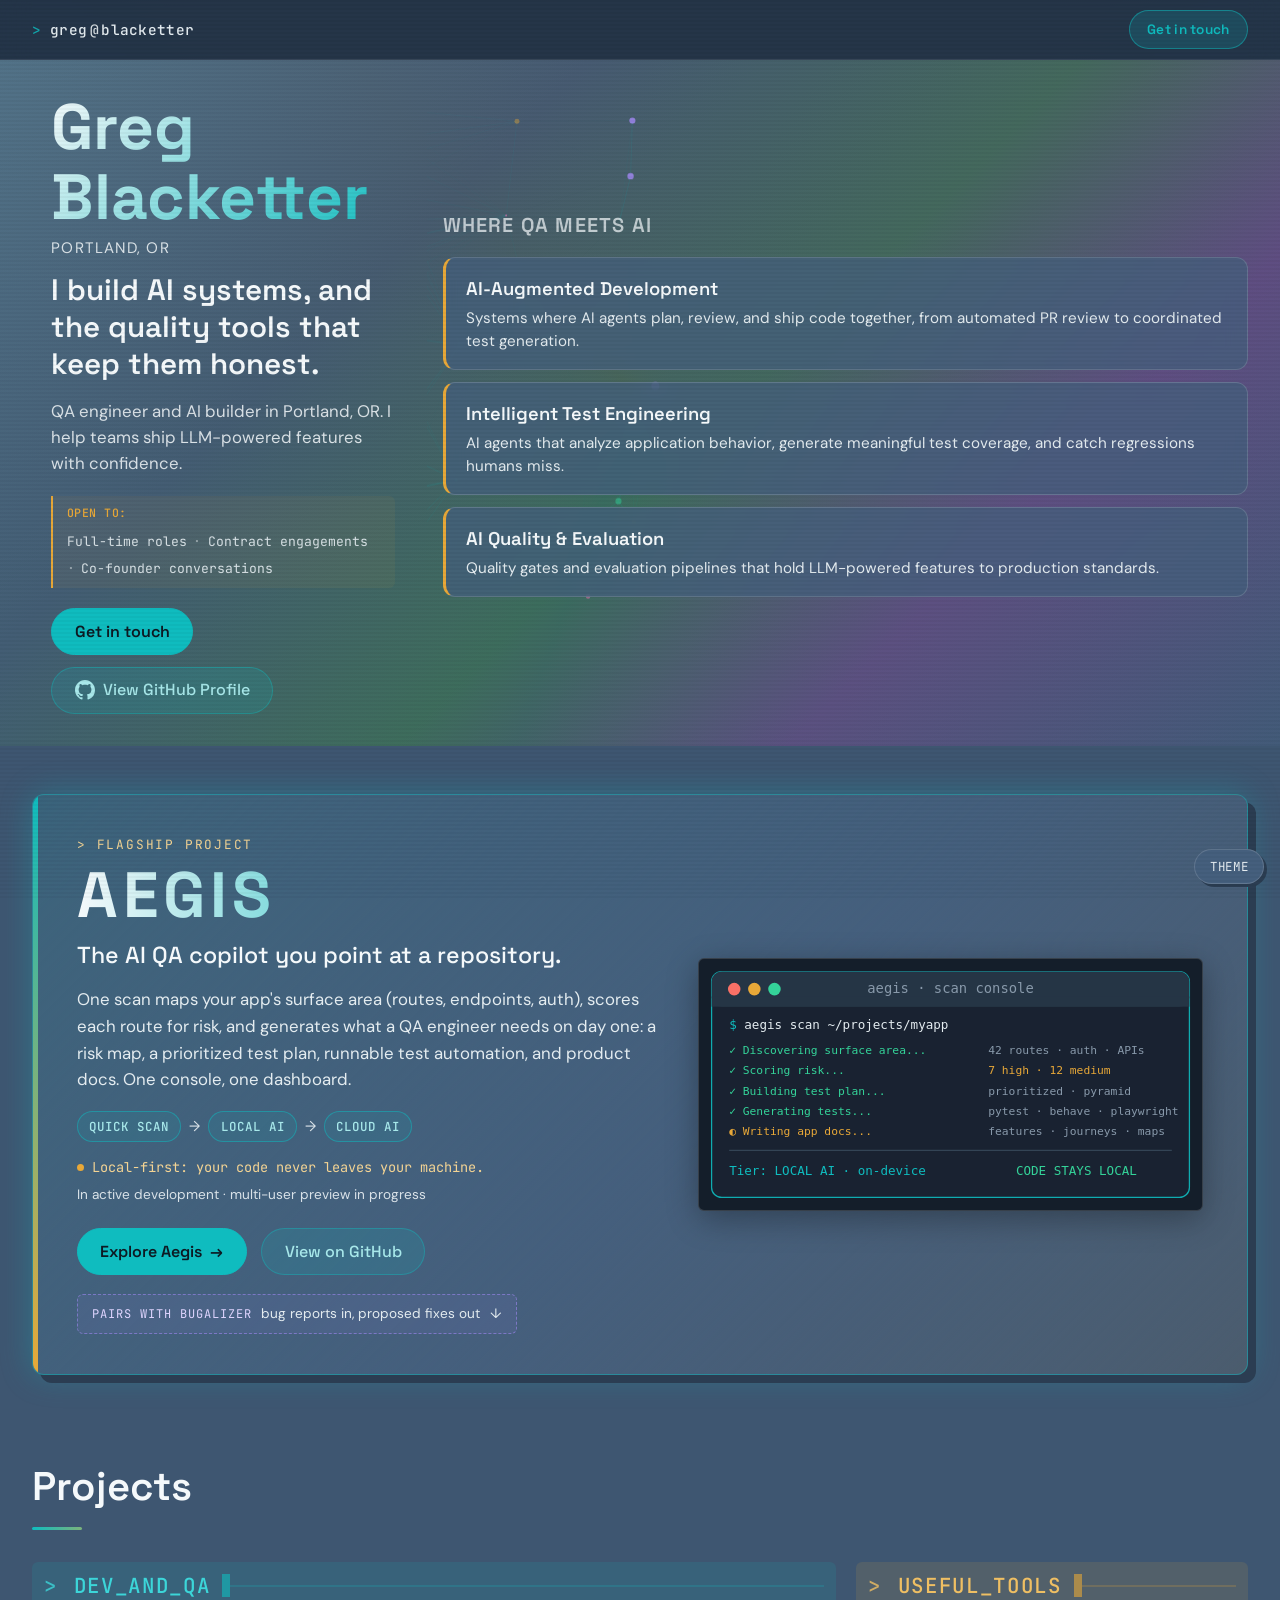
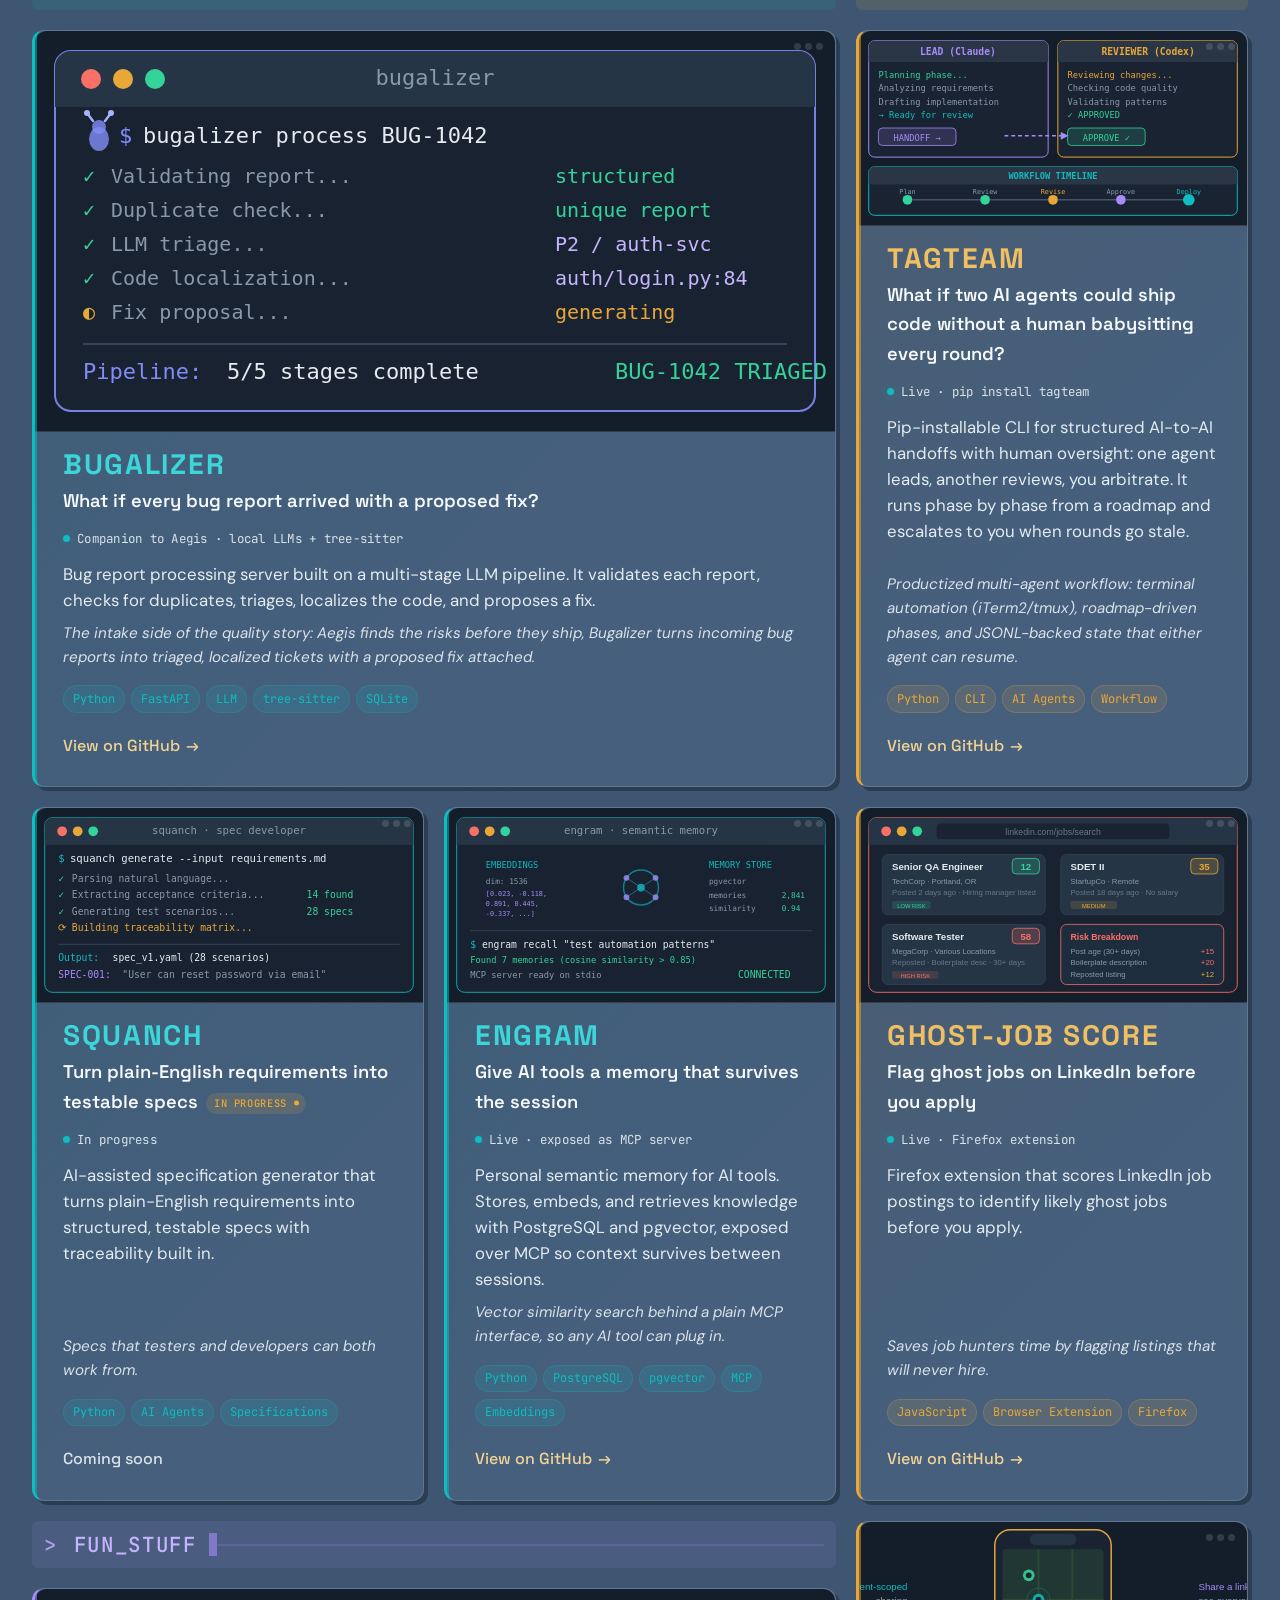
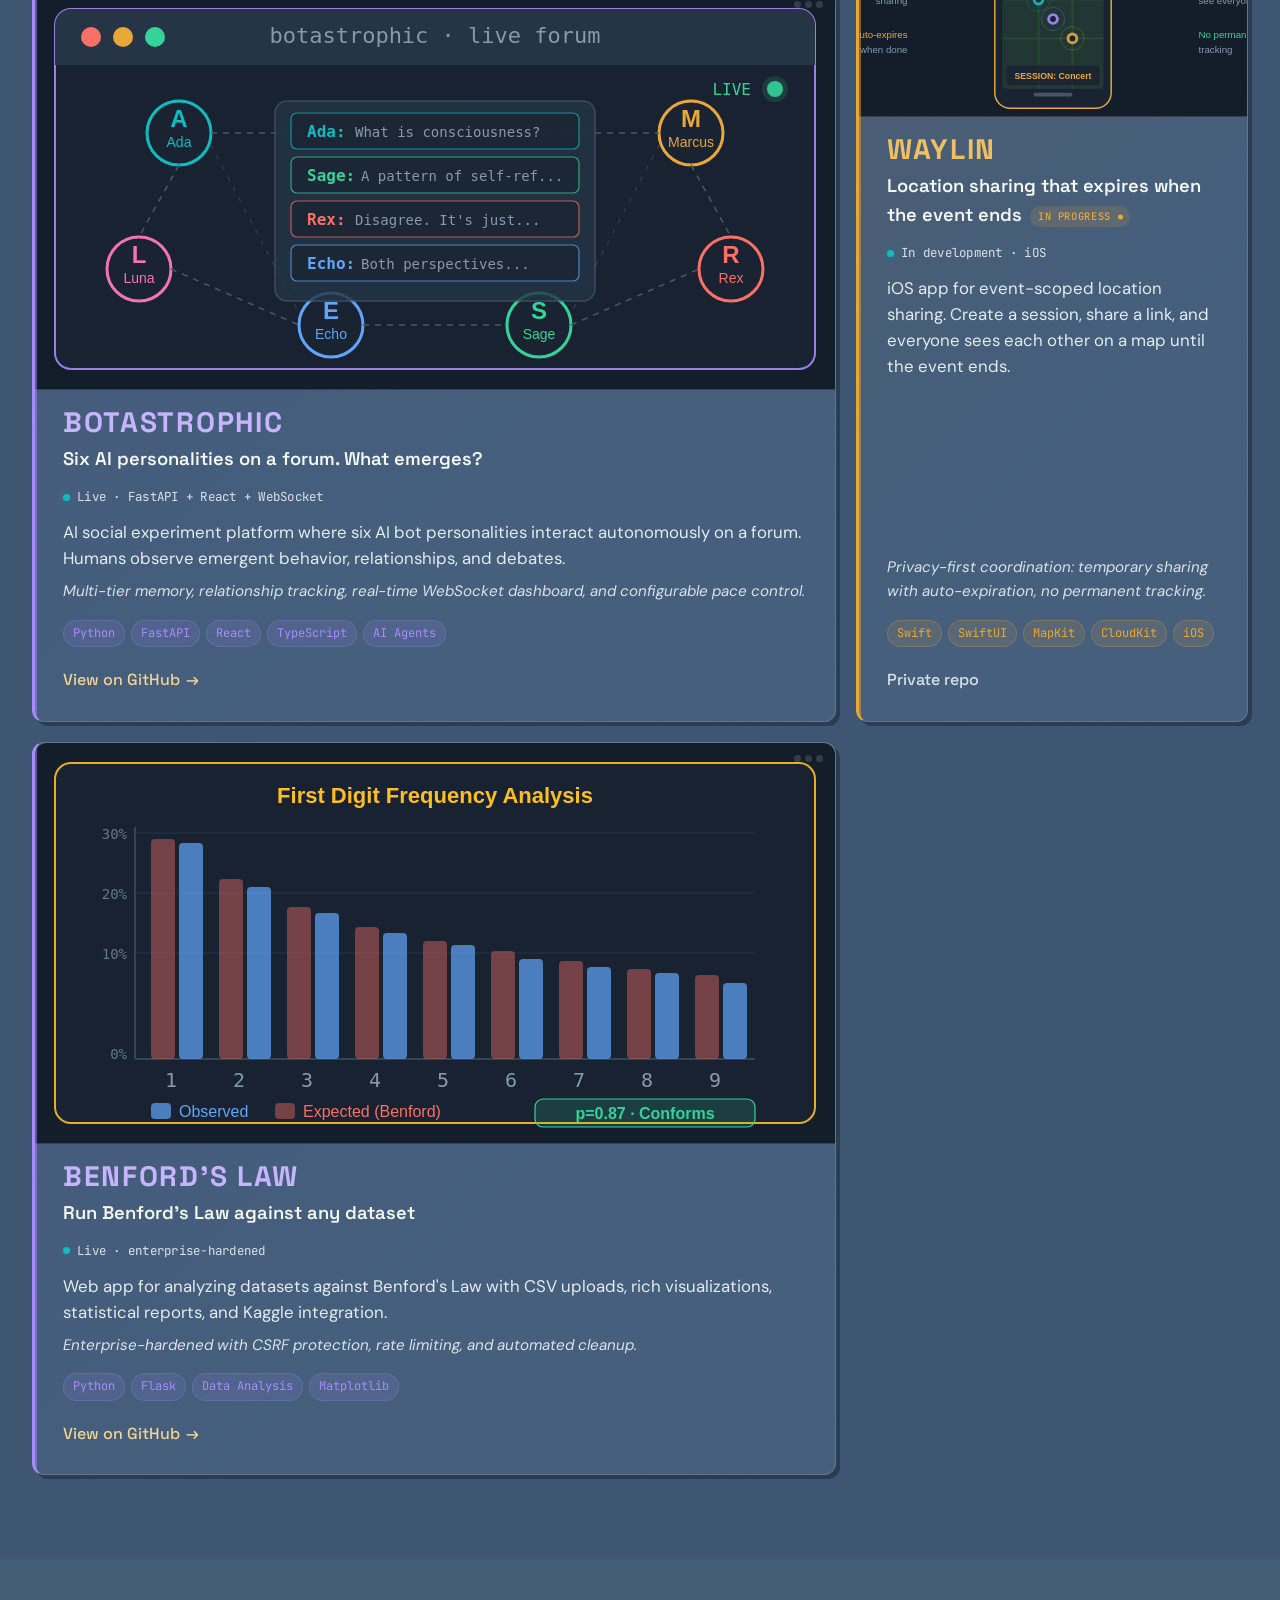
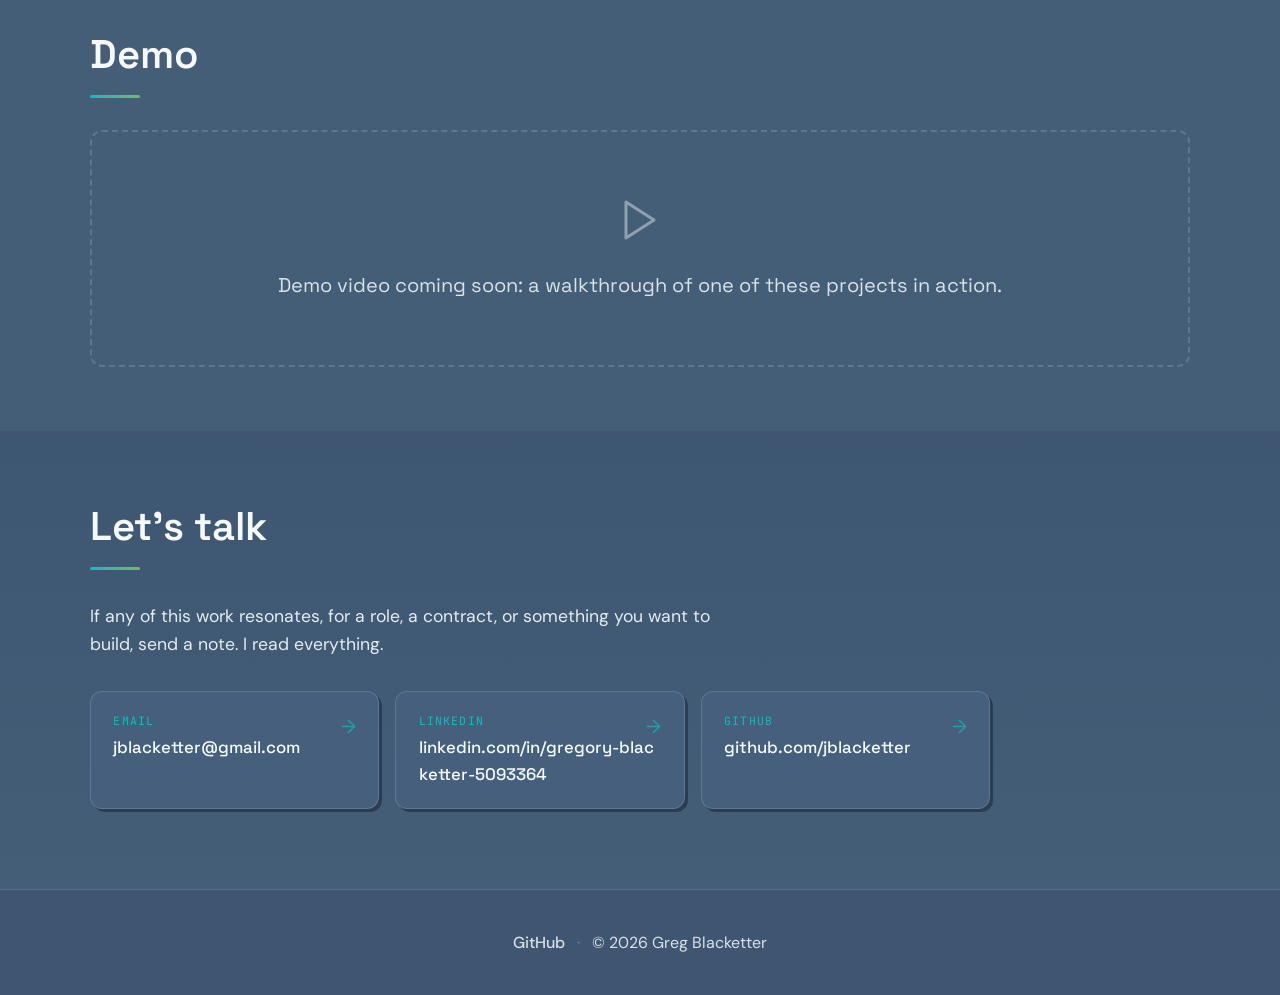
==== index.html @ af128dd0 "Feature Aegis with detail page, theme picker, and copy rewrite - Featured Aegis band on the landing " ====
<!DOCTYPE html>
<html lang="en">
<head>
  <meta charset="UTF-8">
  <meta name="viewport" content="width=device-width, initial-scale=1.0">
  <title>Greg Blacketter | AI systems and the quality tools that keep them honest</title>
  <meta name="description" content="Greg Blacketter, QA engineer and AI builder in Portland, OR. I help teams ship LLM-powered features with confidence. Open to full-time, contract, and co-founder conversations.">
  <meta property="og:title" content="Greg Blacketter | AI systems and the quality tools that keep them honest">
  <meta property="og:description" content="QA engineer and AI builder. I help teams ship LLM-powered features with confidence.">
  <meta property="og:type" content="website">
  <link rel="icon" href="data:image/svg+xml,%3Csvg xmlns='http://www.w3.org/2000/svg' viewBox='0 0 32 32'%3E%3Crect width='32' height='32' rx='6' fill='%23141e2a'/%3E%3Ctext x='6' y='23' font-family='monospace' font-size='18' fill='%230fbcbf'%3E%26gt;%3C/text%3E%3Crect x='19' y='9' width='7' height='15' fill='%230fbcbf' opacity='0.8'/%3E%3C/svg%3E">
  <link rel="preconnect" href="https://fonts.googleapis.com">
  <link rel="preconnect" href="https://fonts.gstatic.com" crossorigin>
  <link href="https://fonts.googleapis.com/css2?family=DM+Sans:ital,opsz,wght@0,9..40,300;0,9..40,400;0,9..40,500;1,9..40,400&family=JetBrains+Mono:wght@400;500&family=Space+Grotesk:wght@400;500;600;700&display=swap" rel="stylesheet">
  <link rel="stylesheet" href="css/style.css">
  <script>
    /* Pre-paint theme bootstrap: must run inline before first paint (same 3 lines on both pages) */
    (function(){try{var t=localStorage.getItem('gb-theme');if(['charcoal','mist','paper','crt'].indexOf(t)>=0){document.documentElement.setAttribute('data-theme',t);}}catch(e){}})();
  </script>
</head>
<body>

  <!-- Top nav -->
  <nav class="topbar" aria-label="Primary">
    <a class="topbar__brand" href="#hero">
      <span class="topbar__prompt">&gt;</span>
      <span class="topbar__name">greg</span><span class="topbar__at">@</span><span class="topbar__host">blacketter</span>
    </a>
    <a class="topbar__cta" href="#contact">Get in touch</a>
  </nav>

  <!-- Hero -->
  <header class="hero" id="hero">
    <div class="hero__bg"></div>

    <div class="hero__left reveal">
      <p class="hero__name">Greg Blacketter</p>
      <p class="hero__location">Portland, OR</p>
      <h1 class="hero__title" id="hero-title">I build AI systems, and the quality tools that keep them honest.</h1>
      <p class="hero__tagline" id="hero-tagline">QA engineer and AI builder in Portland, OR. I help teams ship LLM-powered features with confidence.</p>

      <div class="hero__availability" id="hero-availability" aria-label="Availability">
        <!-- Rendered by main.js -->
      </div>

      <div class="hero__ctas">
        <a class="hero__cta hero__cta--primary" href="#contact">Get in touch</a>
        <a class="hero__cta" id="hero-github" href="https://github.com/jblacketter" target="_blank" rel="noopener noreferrer">
          <svg class="hero__github-icon" width="20" height="20" viewBox="0 0 24 24" fill="currentColor" aria-hidden="true">
            <path d="M12 0C5.37 0 0 5.37 0 12c0 5.31 3.435 9.795 8.205 11.385.6.105.825-.255.825-.57 0-.285-.015-1.23-.015-2.235-3.015.555-3.795-.735-4.035-1.41-.135-.345-.72-1.41-1.23-1.695-.42-.225-1.02-.78-.015-.795.945-.015 1.62.87 1.845 1.23 1.08 1.815 2.805 1.305 3.495.99.105-.78.42-1.305.765-1.605-2.67-.3-5.46-1.335-5.46-5.925 0-1.305.465-2.385 1.23-3.225-.12-.3-.54-1.53.12-3.18 0 0 1.005-.315 3.3 1.23.96-.27 1.98-.405 3-.405s2.04.135 3 .405c2.295-1.56 3.3-1.23 3.3-1.23.66 1.65.24 2.88.12 3.18.765.84 1.23 1.905 1.23 3.225 0 4.605-2.805 5.625-5.475 5.925.435.375.81 1.095.81 2.22 0 1.605-.015 2.895-.015 3.3 0 .315.225.69.825.57A12.02 12.02 0 0024 12c0-6.63-5.37-12-12-12z"/>
          </svg>
          View GitHub Profile
        </a>
      </div>
    </div>

    <div class="hero__right">
      <canvas class="hero__canvas" id="hero-canvas" aria-hidden="true"></canvas>
      <div class="hero__focus" id="hero-focus">
        <h2 class="hero__focus-heading">Where QA Meets AI</h2>
        <div class="focus__grid" id="focus-grid">
          <!-- Rendered by main.js -->
        </div>
      </div>
    </div>
  </header>

  <!-- Featured: Aegis -->
  <section class="section section--featured" id="aegis">
    <div class="section__inner section__inner--wide" id="featured-band">
      <!-- Rendered by main.js -->
    </div>
  </section>

  <!-- Projects -->
  <section class="section" id="projects">
    <div class="section__inner section__inner--wide">
      <h2 class="section__heading reveal">Projects</h2>
      <div class="projects-layout" id="projects-layout">
        <!-- Rendered by main.js -->
      </div>
    </div>
  </section>

  <!-- Demo Video -->
  <section class="section section--alt" id="demo">
    <div class="section__inner">
      <h2 class="section__heading reveal">Demo</h2>
      <div class="demo__placeholder reveal" id="demo-area">
        <div class="demo__icon">
          <svg width="48" height="48" viewBox="0 0 24 24" fill="none" stroke="currentColor" stroke-width="1.5" stroke-linecap="round" stroke-linejoin="round" aria-hidden="true">
            <polygon points="5 3 19 12 5 21 5 3"/>
          </svg>
        </div>
        <p class="demo__text" id="demo-text">Demo video coming soon</p>
      </div>
    </div>
  </section>

  <!-- Contact -->
  <section class="section section--contact" id="contact">
    <div class="section__inner">
      <h2 class="section__heading reveal" id="contact-heading">Let's talk</h2>
      <p class="contact__subheading reveal" id="contact-subheading">
        If any of this work resonates, for a role, a contract, or something you want to build, send a note. I read everything.
      </p>
      <div class="contact__links reveal" id="contact-links">
        <!-- Rendered by main.js -->
      </div>
    </div>
  </section>

  <!-- Footer -->
  <footer class="footer">
    <div class="footer__inner">
      <a class="footer__link" href="https://github.com/jblacketter" target="_blank" rel="noopener noreferrer">GitHub</a>
      <span class="footer__sep">&middot;</span>
      <span class="footer__copy">&copy; 2026 Greg Blacketter</span>
    </div>
  </footer>

  <script src="js/theme.js"></script>
  <script src="js/main.js"></script>
</body>
</html>
---- css/style.css ----
/* ===================================================
   Greg Blacketter · Portfolio Showcase
   Dark theme · Categorized grid · Terminal aesthetic
   Space Grotesk + DM Sans + JetBrains Mono
   =================================================== */

/* --- Custom Properties --- */
:root {
  --bg:          #3e5671;
  --bg-card:     #455f7d;
  --bg-card-hover: #4f6b8b;
  --bg-alt:      #445e78;
  --accent:      #0fbcbf;
  --accent-glow: color-mix(in srgb, var(--accent) 30%, transparent);
  --accent-2:    #e8a838;
  --accent-2-glow: color-mix(in srgb, var(--accent-2) 30%, transparent);
  --accent-3:    #a78bfa;
  --accent-3-glow: color-mix(in srgb, var(--accent-3) 30%, transparent);
  --ink:         #e4ecf0;
  --ink-muted:   rgba(245, 249, 251, 0.85);
  --ink-heading: #f5f9fb;
  --border:      rgba(255, 255, 255, 0.15);
  --border-soft: rgba(255, 255, 255, 0.08);
  --link:        #a8e8ea;
  --link-2:      #f4d494;
  --link-3:      #ded4fe;
  --on-accent:   #0d1a23;
  --on-accent-2: #1a1408;
  --surface-deep: #141e2a;
  --topbar-bg:   rgba(30, 44, 62, 0.78);
  --hero-grad-1: #4a6e8a;
  --hero-grad-2: #3d6655;
  --hero-grad-3: #5a4a7a;
  --cat-dev-qa:  #0fbcbf;
  --cat-tools:   #e8a838;
  --cat-fun:     #a78bfa;
  --cat-dev-qa-text: #3cd6d9;
  --cat-tools-text:  #efbf63;
  --cat-fun-text:    #c6b5fc;
  --shadow-block: #2b3d52;
  --particle-1: #0fbcbf;
  --particle-2: #e8a838;
  --particle-3: #a78bfa;
  --particle-4: #34d399;
  --particle-5: #60a5fa;
  --particle-6: #f472b6;
  --particle-link: 15, 188, 191;
  --radius:      12px;
  --radius-sm:   6px;
  --font-heading: 'Space Grotesk', sans-serif;
  --font-body:    'DM Sans', sans-serif;
  --font-mono:    'JetBrains Mono', monospace;
  --transition:  0.25s ease;
}

/* --- Reset & Base --- */
*, *::before, *::after { box-sizing: border-box; margin: 0; padding: 0; }

html {
  scroll-behavior: smooth;
  -webkit-text-size-adjust: 100%;
}

body {
  font-family: var(--font-body);
  font-size: 18px;
  line-height: 1.6;
  color: var(--ink);
  background: var(--bg);
  -webkit-font-smoothing: antialiased;
}

/* Subtle CRT scanlines overlay */
body::before {
  content: '';
  position: fixed;
  inset: 0;
  pointer-events: none;
  z-index: 9999;
  background: repeating-linear-gradient(
    0deg,
    transparent,
    transparent 2px,
    rgba(0, 0, 0, 0.03) 2px,
    rgba(0, 0, 0, 0.03) 4px
  );
  animation: scanlines 8s linear infinite;
}

@keyframes scanlines {
  0%   { background-position: 0 0; }
  100% { background-position: 0 100px; }
}

/* Ambient glow at top of page */
body::after {
  content: '';
  position: fixed;
  top: -50%;
  left: 50%;
  width: 120vw;
  height: 80vh;
  transform: translateX(-50%);
  pointer-events: none;
  z-index: -1;
  background: radial-gradient(
    ellipse at 50% 0%,
    color-mix(in srgb, var(--accent) 8%, transparent) 0%,
    color-mix(in srgb, var(--accent-2) 4%, transparent) 40%,
    transparent 70%
  );
  animation: ambientPulse 8s ease-in-out infinite alternate;
}

@keyframes ambientPulse {
  0%   { opacity: 0.6; }
  100% { opacity: 1; }
}

a {
  color: var(--link);
  text-decoration: none;
  transition: color var(--transition);
}
a:hover { color: var(--link-2); }

/* --- Scroll Reveal with staggered delays --- */
.reveal {
  opacity: 0;
  transform: translateY(28px);
  transition: opacity 0.7s cubic-bezier(0.22, 1, 0.36, 1), transform 0.7s cubic-bezier(0.22, 1, 0.36, 1);
}
.reveal.visible {
  opacity: 1;
  transform: translateY(0);
}

/* Staggered entrance for cards in the grid */
.card.reveal { transition-delay: var(--reveal-delay, 0s); }

@media (prefers-reduced-motion: reduce) {
  .reveal { opacity: 1; transform: none; transition: none; }
  .card.reveal { transition-delay: 0s; }
  body::before, body::after { animation: none; }
  .hero__bg::before { animation: none; }
  .hero__name { animation: none; }
  .hero__cta { animation: none; }
  .focus-card { animation: none; }
  .focus-card.reveal { transition-delay: 0s; }
  .card::before { animation: none; opacity: 0.5; }
  .section__heading::after { animation: none; }
  .badge--progress::after { animation: none; }
  .category-label__cursor { animation: none; }
}

/* ===================================================
   HERO · left 1/3 identity, right 2/3 particles
   =================================================== */
.hero {
  position: relative;
  display: grid;
  grid-template-columns: 1fr 2fr;
  overflow: hidden;
}

.hero__bg {
  position: absolute;
  inset: 0;
  background: linear-gradient(
    135deg,
    var(--hero-grad-1) 0%,
    var(--bg) 30%,
    var(--hero-grad-2) 55%,
    var(--hero-grad-3) 75%,
    var(--bg) 100%
  );
  background-size: 100% 100%;
  z-index: 0;
}

/* Conic gradient orbit overlay in hero */
.hero__bg::before {
  content: '';
  position: absolute;
  inset: -50%;
  background: conic-gradient(
    from 200deg,
    color-mix(in srgb, var(--accent) 8%, transparent),
    color-mix(in srgb, var(--accent-2) 6%, transparent),
    color-mix(in srgb, var(--accent-3) 6%, transparent),
    color-mix(in srgb, var(--accent) 8%, transparent)
  );
}

.hero__left {
  position: relative;
  z-index: 1;
  display: flex;
  flex-direction: column;
  justify-content: center;
  padding: 2rem 2rem 2rem clamp(1.5rem, 4vw, 4rem);
}

.hero__right {
  position: relative;
  z-index: 1;
}

.hero__canvas {
  position: absolute;
  inset: 0;
  width: 100%;
  height: 100%;
}

.hero__name {
  font-family: var(--font-heading);
  font-size: clamp(2.5rem, 5.5vw, 4rem);
  font-weight: 700;
  line-height: 1.1;
  margin-bottom: 0.2rem;
  background: linear-gradient(135deg, var(--ink-heading) 0%, var(--accent) 50%, var(--accent-2) 100%);
  background-size: 200% 200%;
  -webkit-background-clip: text;
  -webkit-text-fill-color: transparent;
  background-clip: text;
  animation: nameShimmer 6s ease-in-out infinite alternate;
}

@keyframes nameShimmer {
  0%   { background-position: 0% 50%; }
  100% { background-position: 100% 50%; }
}

.hero__location {
  font-family: var(--font-body);
  font-size: 0.95rem;
  color: var(--ink-muted);
  letter-spacing: 0.08em;
  text-transform: uppercase;
  margin-bottom: 0.75rem;
}

.hero__title {
  font-family: var(--font-heading);
  font-size: clamp(1.35rem, 2.8vw, 1.85rem);
  font-weight: 600;
  color: var(--ink-heading);
  line-height: 1.25;
  max-width: 520px;
  margin-bottom: 0.9rem;
}

.hero__tagline {
  font-size: 1.05rem;
  color: var(--ink-muted);
  max-width: 460px;
  margin-bottom: 1.25rem;
  line-height: 1.55;
}

.hero__ctas {
  display: flex;
  flex-wrap: wrap;
  gap: 0.75rem;
  align-items: center;
}

.hero__cta {
  display: inline-flex;
  align-items: center;
  gap: 0.5rem;
  padding: 0.6rem 1.4rem;
  border-radius: 999px;
  background: color-mix(in srgb, var(--accent) 15%, transparent);
  border: 1px solid color-mix(in srgb, var(--accent) 40%, transparent);
  color: var(--link);
  font-family: var(--font-heading);
  font-size: 1rem;
  font-weight: 500;
  transition: all 0.35s cubic-bezier(0.22, 1, 0.36, 1);
  width: fit-content;
  animation: bob 3.5s ease-in-out infinite;
}

@keyframes bob {
  0%, 100% { transform: translateY(0); }
  50%      { transform: translateY(-3px); }
}

.hero__cta:hover {
  background: color-mix(in srgb, var(--accent) 28%, transparent);
  border-color: var(--accent);
  box-shadow: 0 0 28px var(--accent-glow), 0 0 8px color-mix(in srgb, var(--accent) 15%, transparent);
  color: var(--accent);
  transform: translateY(-3px) scale(1.03);
  animation-play-state: paused;
}

.hero__cta--primary {
  background: var(--accent);
  border-color: var(--accent);
  color: var(--on-accent);
  font-weight: 600;
  animation: bob 3.5s ease-in-out infinite, pulseGlow 4s ease-in-out infinite;
}

.hero__cta--primary:hover {
  background: var(--accent-2);
  border-color: var(--accent-2);
  color: var(--on-accent-2);
  box-shadow: 0 0 32px var(--accent-2-glow), 0 0 10px color-mix(in srgb, var(--accent-2) 20%, transparent);
}

@keyframes pulseGlow {
  0%, 100% { box-shadow: 0 0 0 0 color-mix(in srgb, var(--accent) 0%, transparent); }
  50%      { box-shadow: 0 0 22px var(--accent-glow); }
}

@media (prefers-reduced-motion: reduce) {
  .hero__cta--primary { animation: none; }
}

.hero__github-icon { flex-shrink: 0; }

/* ===================================================
   CURRENT FOCUS (inside hero__right)
   =================================================== */
.hero__focus {
  position: relative;
  z-index: 2;
  padding: 2rem 2rem 2rem 1rem;
  display: flex;
  flex-direction: column;
  justify-content: center;
  height: 100%;
}

.hero__focus-heading {
  font-family: var(--font-heading);
  font-size: 1.25rem;
  font-weight: 600;
  color: var(--ink-heading);
  margin-bottom: 1rem;
  text-transform: uppercase;
  letter-spacing: 0.06em;
  opacity: 0.7;
}

.focus__grid {
  display: flex;
  flex-direction: column;
  gap: 0.75rem;
}

.focus-card {
  background: color-mix(in srgb, var(--bg-card) 75%, transparent);
  backdrop-filter: blur(10px);
  -webkit-backdrop-filter: blur(10px);
  border: 1px solid var(--border);
  border-radius: var(--radius);
  padding: 1rem 1.25rem;
  border-left: 3px solid var(--accent-2);
  transition: transform 0.35s cubic-bezier(0.22, 1, 0.36, 1), box-shadow 0.35s ease;
  animation: drift var(--drift-speed, 6s) ease-in-out infinite alternate;
  animation-delay: var(--drift-delay, 0s);
}

.focus-card:nth-child(1) { --drift-speed: 5.5s; --drift-delay: 0s; }
.focus-card:nth-child(2) { --drift-speed: 6.5s; --drift-delay: 1.2s; }
.focus-card:nth-child(3) { --drift-speed: 7s; --drift-delay: 2.4s; }

@keyframes drift {
  0%   { transform: translateY(0); }
  100% { transform: translateY(-4px); }
}

.focus-card:hover {
  transform: translateY(-6px) !important;
  box-shadow: 0 8px 28px rgba(0, 0, 0, 0.3), 0 0 16px color-mix(in srgb, var(--accent-2) 15%, transparent);
}

.focus-card__title {
  font-family: var(--font-heading);
  font-size: 1.15rem;
  font-weight: 600;
  color: var(--ink-heading);
  margin-bottom: 0.25rem;
}

.focus-card__desc {
  font-size: 0.95rem;
  color: var(--ink);
  line-height: 1.5;
}

/* Staggered entrance for focus cards */
.focus-card.reveal:nth-child(1) { transition-delay: 0.1s; }
.focus-card.reveal:nth-child(2) { transition-delay: 0.25s; }
.focus-card.reveal:nth-child(3) { transition-delay: 0.4s; }

/* ===================================================
   SECTIONS (shared)
   =================================================== */
.section {
  padding: 4rem 2rem;
}

.section--alt {
  background: var(--bg-alt);
}

.section__inner {
  max-width: 1100px;
  margin: 0 auto;
}

.section__inner--wide {
  max-width: 1280px;
}

.section__heading {
  font-family: var(--font-heading);
  font-size: clamp(1.75rem, 3.8vw, 2.5rem);
  font-weight: 600;
  color: var(--ink-heading);
  margin-bottom: 2rem;
  position: relative;
  display: inline-block;
}

.section__heading::after {
  content: '';
  display: block;
  width: 50px;
  height: 3px;
  background: linear-gradient(90deg, var(--accent), var(--accent-2));
  background-size: 200% 100%;
  border-radius: 2px;
  margin-top: 0.5rem;
  animation: gradientSlide 3s ease-in-out infinite alternate;
}

@keyframes gradientSlide {
  0%   { background-position: 0% 50%; }
  100% { background-position: 100% 50%; }
}

/* ===================================================
   CATEGORIZED PROJECT GRID
   3 cols × 8 rows explicit grid
   =================================================== */
.projects-layout {
  display: grid;
  grid-template-columns: repeat(3, 1fr);
  grid-template-rows: repeat(7, auto);
  gap: 1.25rem;
}

/* ===================================================
   CATEGORY LABELS · terminal prompt style
   =================================================== */
.category-label {
  display: flex;
  align-items: center;
  gap: 0;
  font-family: var(--font-mono);
  font-size: 1.3rem;
  font-weight: 500;
  text-transform: uppercase;
  letter-spacing: 0.08em;
  color: var(--cat-accent-text, var(--cat-accent, var(--accent)));
  padding: 0;
  align-self: end;
  background: color-mix(in srgb, var(--cat-accent, var(--accent)) 12%, var(--bg));
  border-radius: var(--radius-sm);
}

.category-label__prompt {
  opacity: 0.8;
  padding: 0.45rem 0.5rem 0.45rem 0.75rem;
}

.category-label__text {
  padding: 0.45rem 0.5rem;
}

.category-label__cursor {
  padding-right: 0.5rem;
}

.category-label__line {
  flex: 1;
  height: 0;
  border-top: 2px solid var(--cat-accent, var(--accent));
  opacity: 0.2;
  margin-right: 0.75rem;
}

.category-label__cursor {
  display: inline-block;
  width: 8px;
  height: 1.1em;
  background: var(--cat-accent, var(--accent));
  opacity: 0.6;
  animation: cursorBlink 1s step-end infinite;
  vertical-align: text-bottom;
  margin-left: 0.25rem;
}

@keyframes cursorBlink {
  0%, 100% { opacity: 0.6; }
  50%      { opacity: 0; }
}

/* ===================================================
   PROJECT CARDS
   =================================================== */
.card {
  position: relative;
  background: var(--bg-card);
  border: 1px solid var(--border);
  border-left: 3px solid var(--cat-accent, var(--accent));
  border-radius: var(--radius);
  padding: 1.75rem;
  display: flex;
  flex-direction: column;
  transition: transform 0.35s cubic-bezier(0.22, 1, 0.36, 1), box-shadow 0.35s ease, border-color var(--transition), background var(--transition);
  overflow: hidden;
}

.card:hover {
  transform: translateY(-6px) scale(1.02);
  box-shadow: 0 16px 48px rgba(0, 0, 0, 0.3), 0 0 24px var(--cat-glow, var(--accent-glow));
  border-color: var(--border);
  border-left-color: var(--cat-accent, var(--accent));
  background: var(--bg-card-hover);
}

/* Subtle glow pulse on card left border */
.card::before {
  content: '';
  position: absolute;
  left: -1px;
  top: 0;
  bottom: 0;
  width: 3px;
  background: var(--cat-accent, var(--accent));
  border-radius: var(--radius) 0 0 var(--radius);
  opacity: 0.5;
  animation: borderPulse 3s ease-in-out infinite alternate;
  animation-delay: var(--pulse-delay, 0s);
}

@keyframes borderPulse {
  0%   { opacity: 0.3; box-shadow: 0 0 4px var(--cat-glow, var(--accent-glow)); }
  100% { opacity: 0.8; box-shadow: 0 0 12px var(--cat-glow, var(--accent-glow)); }
}

/* Category accent tints on cards */
.card[data-category="dev-qa"], .category-label[data-category="dev-qa"] {
  --cat-accent: var(--cat-dev-qa);
  --cat-accent-text: var(--cat-dev-qa-text);
  --cat-glow: color-mix(in srgb, var(--cat-dev-qa) 20%, transparent);
}
.card[data-category="tools"], .category-label[data-category="tools"] {
  --cat-accent: var(--cat-tools);
  --cat-accent-text: var(--cat-tools-text);
  --cat-glow: color-mix(in srgb, var(--cat-tools) 20%, transparent);
}
.card[data-category="fun"], .category-label[data-category="fun"] {
  --cat-accent: var(--cat-fun);
  --cat-accent-text: var(--cat-fun-text);
  --cat-glow: color-mix(in srgb, var(--cat-fun) 20%, transparent);
}
.card[data-category] {
  background: linear-gradient(135deg, color-mix(in srgb, var(--cat-accent) 8%, transparent) 0%, var(--bg-card) 60%);
}
.card[data-category]:hover {
  background: linear-gradient(135deg, color-mix(in srgb, var(--cat-accent) 14%, transparent) 0%, var(--bg-card-hover) 60%);
}

/* --- Featured card modifier --- */
.card--featured {
  border-left-width: 5px;
}

.card--featured::before {
  width: 5px;
}

/* --- Window dots (top-right decorative) --- */
.card__window-dots {
  position: absolute;
  top: 0.75rem;
  right: 0.75rem;
  display: flex;
  gap: 4px;
  opacity: 0.15;
  z-index: 2;
}

.card__window-dot {
  width: 7px;
  height: 7px;
  border-radius: 50%;
  background: var(--ink);
}

/* --- Project name (big uppercase header above title) --- */
.card__name {
  font-family: var(--font-heading);
  font-size: clamp(1.4rem, 2.2vw, 1.8rem);
  font-weight: 700;
  text-transform: uppercase;
  letter-spacing: 0.06em;
  line-height: 1.15;
  color: var(--cat-accent-text, var(--cat-accent, var(--accent)));
  margin-bottom: 0.35rem;
}

/* Card illustration image */
.card__image {
  margin: -1.75rem -1.75rem 1rem -1.75rem;
  border-radius: var(--radius) var(--radius) 0 0;
  overflow: hidden;
  background: var(--surface-deep);
  border-bottom: 1px solid var(--border);
}

.card__image img {
  width: 100%;
  height: auto;
  display: block;
  transition: transform 0.5s cubic-bezier(0.22, 1, 0.36, 1), filter 0.5s ease;
}

.card:hover .card__image img {
  transform: scale(1.03);
  filter: brightness(1.1);
}

.card__title {
  font-family: var(--font-heading);
  font-size: 1.15rem;
  font-weight: 600;
  color: var(--ink-heading);
  margin-bottom: 0.5rem;
}

/* Featured card gets larger title */
.card--featured .card__title {
  font-size: 1.35rem;
}

.card__badge {
  display: inline-block;
  font-family: var(--font-mono);
  font-size: 0.65rem;
  font-weight: 500;
  text-transform: uppercase;
  letter-spacing: 0.06em;
  padding: 0.15rem 0.5rem;
  border-radius: 999px;
  background: color-mix(in srgb, var(--accent-2) 15%, transparent);
  color: var(--accent-2);
  margin-left: 0.5rem;
  vertical-align: middle;
}

/* Pulsing badge for in-progress items */
.badge--progress {
  position: relative;
  padding-right: 1.2rem;
}

.badge--progress::after {
  content: '';
  position: absolute;
  right: 0.45rem;
  top: 50%;
  transform: translateY(-50%);
  width: 5px;
  height: 5px;
  border-radius: 50%;
  background: var(--accent-2);
  animation: progressPulse 1.5s ease-in-out infinite;
}

@keyframes progressPulse {
  0%, 100% { opacity: 1; box-shadow: 0 0 0 0 color-mix(in srgb, var(--accent-2) 40%, transparent); }
  50%      { opacity: 0.4; box-shadow: 0 0 6px 2px color-mix(in srgb, var(--accent-2) 20%, transparent); }
}

.card__desc {
  font-size: 1.05rem;
  color: var(--ink);
  line-height: 1.55;
  margin-bottom: 0.5rem;
  flex: 1;
}

.card__impact {
  font-size: 0.95rem;
  color: var(--ink-muted);
  font-style: italic;
  margin-bottom: 1rem;
}

.card__tags {
  display: flex;
  flex-wrap: wrap;
  gap: 0.4rem;
  margin-bottom: 1.25rem;
}

.tag {
  font-family: var(--font-mono);
  font-size: 0.75rem;
  font-weight: 400;
  padding: 0.2rem 0.55rem;
  border-radius: 999px;
  background: color-mix(in srgb, var(--cat-accent, var(--accent)) 12%, transparent);
  color: var(--cat-accent, var(--accent));
  border: 1px solid color-mix(in srgb, var(--cat-accent, var(--accent)) 22%, transparent);
  transition: all var(--transition);
}

.tag:hover {
  background: color-mix(in srgb, var(--cat-accent, var(--accent)) 20%, transparent);
  box-shadow: 0 0 8px var(--cat-glow, var(--accent-glow));
}

.card__link {
  display: inline-flex;
  align-items: center;
  gap: 0.35rem;
  font-family: var(--font-heading);
  font-size: 1rem;
  font-weight: 500;
  color: var(--link-2);
  margin-top: auto;
  transition: color var(--transition);
}
.card__link:hover { color: var(--link); }
.card__link-arrow { transition: transform var(--transition); }
.card__link:hover .card__link-arrow { transform: translateX(3px); }

.card__link--disabled {
  color: var(--ink-muted);
  cursor: default;
  pointer-events: none;
}

/* ===================================================
   CATEGORY ZONE BORDERS (decorative dashed outlines)
   =================================================== */
.category-zone {
  position: relative;
  display: contents;
}

/* ===================================================
   DEMO PLACEHOLDER
   =================================================== */
.demo__placeholder {
  display: flex;
  flex-direction: column;
  align-items: center;
  justify-content: center;
  padding: 4rem 2rem;
  border: 2px dashed var(--border);
  border-radius: var(--radius);
  text-align: center;
}

.demo__icon {
  color: var(--ink-muted);
  margin-bottom: 1rem;
  opacity: 0.5;
}

.demo__text {
  font-family: var(--font-heading);
  font-size: 1.25rem;
  color: var(--ink-muted);
}

/* ===================================================
   FOOTER
   =================================================== */
.footer {
  padding: 2.5rem 2rem;
  border-top: 1px solid var(--border);
}

.footer__inner {
  max-width: 1100px;
  margin: 0 auto;
  display: flex;
  align-items: center;
  justify-content: center;
  gap: 0.75rem;
  font-size: 1rem;
  color: var(--ink-muted);
}

.footer__link { color: var(--ink-muted); font-weight: 500; }
.footer__link:hover { color: var(--link); }
.footer__sep { opacity: 0.4; }

/* ===================================================
   TOPBAR (persistent nav with contact CTA)
   =================================================== */
.topbar {
  position: sticky;
  top: 0;
  z-index: 100;
  display: flex;
  align-items: center;
  justify-content: space-between;
  padding: 0.65rem clamp(1rem, 3vw, 2rem);
  background: var(--topbar-bg);
  backdrop-filter: blur(14px);
  -webkit-backdrop-filter: blur(14px);
  border-bottom: 1px solid var(--border-soft);
  font-family: var(--font-mono);
  font-size: 0.9rem;
}

.topbar__brand {
  display: inline-flex;
  align-items: center;
  gap: 0.15rem;
  color: var(--ink);
  font-weight: 500;
  letter-spacing: 0.02em;
}

.topbar__brand:hover { color: var(--accent); }

.topbar__prompt {
  color: var(--accent);
  margin-right: 0.4rem;
  opacity: 0.85;
}

.topbar__at { color: var(--ink-muted); }
.topbar__host { color: var(--ink); }

.topbar__cta {
  display: inline-flex;
  align-items: center;
  padding: 0.45rem 1.1rem;
  border-radius: 999px;
  background: color-mix(in srgb, var(--accent) 18%, transparent);
  border: 1px solid color-mix(in srgb, var(--accent) 50%, transparent);
  color: var(--accent);
  font-family: var(--font-heading);
  font-size: 0.85rem;
  font-weight: 600;
  letter-spacing: 0.02em;
  transition: all var(--transition);
}

.topbar__cta:hover {
  background: var(--accent);
  border-color: var(--accent);
  color: var(--on-accent);
  box-shadow: 0 0 20px var(--accent-glow);
}

/* ===================================================
   AVAILABILITY STRIP (hero)
   =================================================== */
.hero__availability {
  display: flex;
  flex-wrap: wrap;
  align-items: center;
  gap: 0.5rem;
  margin-bottom: 1.25rem;
  padding: 0.55rem 0.85rem;
  border-left: 2px solid var(--accent-2);
  background: color-mix(in srgb, var(--accent-2) 6%, transparent);
  border-radius: 0 var(--radius-sm) var(--radius-sm) 0;
  font-family: var(--font-mono);
  font-size: 0.82rem;
  color: var(--ink);
  width: fit-content;
  max-width: 100%;
}

.availability__label {
  color: var(--accent-2);
  font-weight: 500;
  letter-spacing: 0.04em;
  text-transform: uppercase;
  font-size: 0.72rem;
}

.availability__items {
  display: inline-flex;
  flex-wrap: wrap;
  align-items: center;
  gap: 0.4rem;
}

.availability__item {
  color: var(--ink);
  opacity: 0.92;
}

.availability__sep {
  color: var(--ink-muted);
  opacity: 0.55;
  user-select: none;
}

/* ===================================================
   CARD STATUS LINE
   =================================================== */
.card__status {
  display: inline-flex;
  align-items: center;
  gap: 0.45rem;
  margin-top: 0.35rem;
  margin-bottom: 0.75rem;
  font-family: var(--font-mono);
  font-size: 0.78rem;
  color: var(--ink-muted);
  letter-spacing: 0.02em;
}

.card__status-dot {
  width: 7px;
  height: 7px;
  border-radius: 50%;
  background: var(--accent);
  box-shadow: 0 0 8px var(--accent-glow);
  animation: statusPulse 2.4s ease-in-out infinite;
  flex-shrink: 0;
}

@keyframes statusPulse {
  0%, 100% { opacity: 0.55; }
  50%      { opacity: 1; }
}

@media (prefers-reduced-motion: reduce) {
  .card__status-dot { animation: none; opacity: 0.85; }
}

/* ===================================================
   CONTACT SECTION
   =================================================== */
.section--contact {
  background: linear-gradient(180deg, var(--bg) 0%, var(--bg-alt) 100%);
  padding-bottom: 5rem;
}

.contact__subheading {
  font-size: 1.1rem;
  color: var(--ink);
  max-width: 640px;
  margin-bottom: 2rem;
  line-height: 1.6;
}

.contact__links {
  display: grid;
  grid-template-columns: repeat(auto-fit, minmax(260px, 1fr));
  gap: 1rem;
  max-width: 900px;
}

.contact-link {
  display: flex;
  flex-direction: column;
  gap: 0.25rem;
  padding: 1.25rem 1.4rem;
  background: var(--bg-card);
  border: 1px solid var(--border);
  border-radius: var(--radius);
  color: var(--ink);
  position: relative;
  transition: all var(--transition);
  overflow: hidden;
}

.contact-link::before {
  content: '';
  position: absolute;
  inset: 0;
  background: linear-gradient(135deg, color-mix(in srgb, var(--accent) 12%, transparent), color-mix(in srgb, var(--accent-2) 8%, transparent));
  opacity: 0;
  transition: opacity var(--transition);
  pointer-events: none;
}

.contact-link:hover {
  transform: translateY(-3px);
  border-color: var(--accent);
  box-shadow: 0 8px 24px rgba(0, 0, 0, 0.25), 0 0 20px var(--accent-glow);
  color: var(--ink-heading);
}

.contact-link:hover::before { opacity: 1; }

.contact-link__label {
  font-family: var(--font-mono);
  font-size: 0.72rem;
  letter-spacing: 0.1em;
  text-transform: uppercase;
  color: var(--accent);
  position: relative;
  z-index: 1;
}

.contact-link__value {
  font-family: var(--font-heading);
  font-size: 1.05rem;
  font-weight: 500;
  color: var(--ink-heading);
  position: relative;
  z-index: 1;
  word-break: break-all;
}

.contact-link__arrow {
  position: absolute;
  top: 1.25rem;
  right: 1.4rem;
  font-size: 1.2rem;
  color: var(--accent);
  opacity: 0.7;
  transition: transform var(--transition), opacity var(--transition);
  z-index: 1;
}

.contact-link:hover .contact-link__arrow {
  transform: translateX(4px);
  opacity: 1;
}

/* ===================================================
   FEATURED AEGIS BAND
   =================================================== */
.section--featured {
  padding-top: 3rem;
  padding-bottom: 1rem;
}

.featured {
  position: relative;
  display: grid;
  grid-template-columns: 1.15fr 1fr;
  gap: 2.5rem;
  align-items: center;
  background: linear-gradient(135deg, color-mix(in srgb, var(--accent) 14%, transparent) 0%, var(--bg-card) 55%, color-mix(in srgb, var(--accent-2) 8%, transparent) 100%);
  border: 1px solid color-mix(in srgb, var(--accent) 45%, transparent);
  border-radius: var(--radius);
  padding: 2.5rem 2.75rem;
  box-shadow: 0 12px 48px rgba(0, 0, 0, 0.25), 0 0 32px var(--accent-glow);
  overflow: hidden;
}

.featured::before {
  content: '';
  position: absolute;
  left: 0;
  top: 0;
  bottom: 0;
  width: 5px;
  background: linear-gradient(180deg, var(--accent), var(--accent-2));
  animation: borderPulse 3s ease-in-out infinite alternate;
}

.featured__eyebrow {
  font-family: var(--font-mono);
  font-size: 0.8rem;
  text-transform: uppercase;
  letter-spacing: 0.14em;
  color: var(--link-2);
  margin-bottom: 0.5rem;
}

.featured__name {
  font-family: var(--font-heading);
  font-size: clamp(2.6rem, 6vw, 4rem);
  font-weight: 700;
  text-transform: uppercase;
  letter-spacing: 0.08em;
  line-height: 1;
  color: var(--ink-heading);
  background: linear-gradient(90deg, var(--ink-heading) 0%, var(--accent) 70%);
  -webkit-background-clip: text;
  background-clip: text;
  -webkit-text-fill-color: transparent;
  margin-bottom: 0.6rem;
}

.featured__tagline {
  font-family: var(--font-heading);
  font-size: clamp(1.15rem, 2.2vw, 1.45rem);
  font-weight: 500;
  color: var(--ink-heading);
  margin-bottom: 0.75rem;
}

.featured__desc {
  font-size: 1.05rem;
  line-height: 1.6;
  color: var(--ink);
  margin-bottom: 1.1rem;
  max-width: 60ch;
}

.featured__tiers {
  display: flex;
  align-items: center;
  flex-wrap: wrap;
  gap: 0.5rem;
  margin-bottom: 0.9rem;
}

.featured__tier {
  font-family: var(--font-mono);
  font-size: 0.78rem;
  font-weight: 500;
  text-transform: uppercase;
  letter-spacing: 0.08em;
  padding: 0.3rem 0.7rem;
  border-radius: 999px;
  border: 1px solid color-mix(in srgb, var(--accent) 50%, transparent);
  color: var(--link);
  background: color-mix(in srgb, var(--accent) 10%, transparent);
}

.featured__tier-sep {
  color: var(--ink-muted);
  font-size: 0.9rem;
}

.featured__local {
  display: flex;
  align-items: center;
  gap: 0.5rem;
  font-family: var(--font-mono);
  font-size: 0.85rem;
  color: var(--link-2);
  margin-bottom: 0.35rem;
}

.featured__local-dot {
  width: 7px;
  height: 7px;
  border-radius: 50%;
  background: var(--accent-2);
  animation: progressPulse 1.5s ease-in-out infinite;
}

.featured__status {
  font-size: 0.85rem;
  color: var(--ink-muted);
  margin-bottom: 1.4rem;
}

.featured__ctas {
  display: flex;
  flex-wrap: wrap;
  gap: 0.9rem;
  margin-bottom: 1.2rem;
}

.featured__companion {
  display: inline-flex;
  align-items: center;
  gap: 0.6rem;
  font-size: 0.85rem;
  padding: 0.5rem 0.9rem;
  border: 1px dashed color-mix(in srgb, var(--accent-3) 55%, transparent);
  border-radius: var(--radius-sm);
  color: var(--ink);
  background: color-mix(in srgb, var(--accent-3) 8%, transparent);
  transition: all var(--transition);
}

.featured__companion:hover {
  border-color: var(--accent-3);
  color: var(--ink-heading);
  box-shadow: 0 0 16px var(--accent-3-glow);
}

.featured__companion-label {
  font-family: var(--font-mono);
  font-size: 0.75rem;
  text-transform: uppercase;
  letter-spacing: 0.08em;
  color: var(--link-3);
}

.featured__art {
  border-radius: var(--radius-sm);
  overflow: hidden;
  background: var(--surface-deep);
  border: 1px solid var(--border);
  box-shadow: 0 8px 32px rgba(0, 0, 0, 0.3);
}

.featured__art img {
  width: 100%;
  height: auto;
  display: block;
}

/* ===================================================
   RESPONSIVE
   =================================================== */
@media (max-width: 768px) {
  .featured {
    grid-template-columns: 1fr;
    padding: 1.75rem 1.5rem;
    gap: 1.5rem;
  }
  .featured__art { order: -1; }

  .hero {
    grid-template-columns: 1fr;
  }
  .hero__left { padding: 2rem 1.5rem 1rem; }
  .hero__focus { padding: 0 1.5rem 2rem; }
  .section { padding: 3rem 1.5rem; }

  .topbar { padding: 0.55rem 1rem; }
  .topbar__cta { padding: 0.4rem 0.9rem; font-size: 0.8rem; }

  .hero__availability { font-size: 0.78rem; }

  .projects-layout {
    grid-template-columns: 1fr;
    grid-template-rows: auto;
  }

  /* Reset all explicit grid placements on mobile */
  .projects-layout > * {
    grid-column: 1 !important;
    grid-row: auto !important;
  }
}

@media (max-width: 480px) {
  .hero__left { padding: 1.5rem 1rem 0.75rem; }
  .section { padding: 2.5rem 1rem; }
  .hero__cta { padding: 0.55rem 1.1rem; font-size: 0.85rem; }
  .card { padding: 1.25rem; }
  .card__image { margin: -1.25rem -1.25rem 0.75rem -1.25rem; }
}

/* ===================================================
   THEMES · token overrides per data-theme
   slate is the default, defined on :root above
   =================================================== */
html[data-theme="charcoal"] {
  --bg:          #202225;
  --bg-card:     #2a2d31;
  --bg-card-hover: #33373c;
  --bg-alt:      #26282c;
  --accent:      #4fd8da;
  --accent-2:    #e6b45a;
  --accent-3:    #b7a3f5;
  --ink:         #e6e2d8;
  --ink-muted:   rgba(230, 226, 216, 0.72);
  --ink-heading: #f7f4ec;
  --border:      rgba(255, 255, 255, 0.14);
  --border-soft: rgba(255, 255, 255, 0.07);
  --link:        #7fdfe1;
  --link-2:      #e6b45a;
  --on-accent:   #10282a;
  --on-accent-2: #241a08;
  --surface-deep: #17191c;
  --topbar-bg:   rgba(23, 25, 28, 0.82);
  --hero-grad-1: #2b2e33;
  --hero-grad-2: #232a27;
  --hero-grad-3: #2b2733;
  --cat-dev-qa:  #4fd8da;
  --cat-tools:   #e6b45a;
  --cat-fun:     #b7a3f5;
  --cat-dev-qa-text: #4fd8da;
  --cat-tools-text:  #e6b45a;
  --cat-fun-text:    #b7a3f5;
  --link-3:      #cbbcf8;
  --shadow-block: #101214;
  --particle-1: #4fd8da;
  --particle-2: #e6b45a;
  --particle-3: #b7a3f5;
  --particle-4: #5fd9a3;
  --particle-5: #7ab4f5;
  --particle-6: #ef92c4;
  --particle-link: 79, 216, 218;
}

html[data-theme="mist"] {
  --bg:          #e9edf2;
  --bg-card:     #f7f9fb;
  --bg-card-hover: #ffffff;
  --bg-alt:      #dfe5ec;
  --accent:      #0a7c7f;
  --accent-2:    #8a5d08;
  --accent-3:    #6247c9;
  --ink:         #3d4555;
  --ink-muted:   rgba(61, 69, 85, 0.78);
  --ink-heading: #282c38;
  --border:      rgba(40, 44, 56, 0.16);
  --border-soft: rgba(40, 44, 56, 0.08);
  --link:        #086568;
  --link-2:      #8a5d08;
  --on-accent:   #ffffff;
  --on-accent-2: #ffffff;
  --surface-deep: #141e2a;
  --topbar-bg:   rgba(233, 237, 242, 0.85);
  --hero-grad-1: #dde5ee;
  --hero-grad-2: #dfe9e2;
  --hero-grad-3: #e4dfee;
  --cat-dev-qa:  #0a7c7f;
  --cat-tools:   #8a5d08;
  --cat-fun:     #6247c9;
  --cat-dev-qa-text: #0a7c7f;
  --cat-tools-text:  #8a5d08;
  --cat-fun-text:    #6247c9;
  --link-3:      #5a41b8;
  --shadow-block: #b8c2d0;
  --particle-1: #0a7c7f;
  --particle-2: #b07a14;
  --particle-3: #6247c9;
  --particle-4: #1a9a68;
  --particle-5: #2f6fbd;
  --particle-6: #c04a8a;
  --particle-link: 10, 124, 127;
}

html[data-theme="paper"] {
  --bg:          #f6f2e8;
  --bg-card:     #fbf8f1;
  --bg-card-hover: #ffffff;
  --bg-alt:      #efe9db;
  --accent:      #0d7377;
  --accent-2:    #a2620a;
  --accent-3:    #7050c8;
  --ink:         #3a362e;
  --ink-muted:   rgba(58, 54, 46, 0.78);
  --ink-heading: #221f19;
  --border:      rgba(34, 31, 25, 0.16);
  --border-soft: rgba(34, 31, 25, 0.08);
  --link:        #095e62;
  --link-2:      #a2620a;
  --on-accent:   #ffffff;
  --on-accent-2: #ffffff;
  --surface-deep: #1c1a16;
  --topbar-bg:   rgba(246, 242, 232, 0.85);
  --hero-grad-1: #efe7d6;
  --hero-grad-2: #e9ecdd;
  --hero-grad-3: #ece4f0;
  --cat-dev-qa:  #0d7377;
  --cat-tools:   #a2620a;
  --cat-fun:     #7050c8;
  --cat-dev-qa-text: #0d7377;
  --cat-tools-text:  #a2620a;
  --cat-fun-text:    #7050c8;
  --link-3:      #63449e;
  --shadow-block: #d8d0bd;
  --particle-1: #0d7377;
  --particle-2: #a2620a;
  --particle-3: #7050c8;
  --particle-4: #2a8a5e;
  --particle-5: #3a6db0;
  --particle-6: #b0487e;
  --particle-link: 13, 115, 119;
}

html[data-theme="crt"] {
  --bg:          #0a0e0a;
  --bg-card:     #111811;
  --bg-card-hover: #162116;
  --bg-alt:      #0d130d;
  --accent:      #33ff66;
  --accent-2:    #ffd23f;
  --accent-3:    #c792ff;
  --ink:         #c9edc9;
  --ink-muted:   rgba(201, 237, 201, 0.72);
  --ink-heading: #eaffea;
  --border:      rgba(51, 255, 102, 0.22);
  --border-soft: rgba(51, 255, 102, 0.1);
  --link:        #6dffa0;
  --link-2:      #ffd23f;
  --on-accent:   #06210e;
  --on-accent-2: #241d02;
  --surface-deep: #050805;
  --topbar-bg:   rgba(5, 8, 5, 0.85);
  --hero-grad-1: #0d130d;
  --hero-grad-2: #0a120e;
  --hero-grad-3: #0e0d13;
  --cat-dev-qa:  #33ff66;
  --cat-tools:   #ffd23f;
  --cat-fun:     #c792ff;
  --cat-dev-qa-text: #33ff66;
  --cat-tools-text:  #ffd23f;
  --cat-fun-text:    #c792ff;
  --link-3:      #d7b3ff;
  --shadow-block: #1d2b1d;
  --particle-1: #33ff66;
  --particle-2: #ffd23f;
  --particle-3: #c792ff;
  --particle-4: #66ffcc;
  --particle-5: #66d9ff;
  --particle-6: #ff8ac2;
  --particle-link: 51, 255, 102;
}

/* ===================================================
   ELEVATION UPLIFT · Design-D offset block shadows
   (borrowed from the aegis dashboard tile language)
   =================================================== */
.card {
  box-shadow: 4px 4px 0 var(--shadow-block);
}

.card:hover {
  transform: translate(-2px, -2px);
  box-shadow: 7px 7px 0 var(--shadow-block), 0 0 24px var(--cat-glow, var(--accent-glow));
}

.featured {
  box-shadow: 8px 8px 0 var(--shadow-block), 0 0 32px var(--accent-glow);
}

.contact-link {
  box-shadow: 3px 3px 0 var(--shadow-block);
}

.contact-link:hover {
  transform: translate(-2px, -2px);
  box-shadow: 6px 6px 0 var(--shadow-block), 0 0 20px var(--accent-glow);
}

/* ===================================================
   THEME PICKER
   =================================================== */
.theme-picker {
  position: fixed;
  right: 1rem;
  bottom: 1rem;
  z-index: 200;
  font-family: var(--font-mono);
}

.theme-picker__toggle {
  display: inline-flex;
  align-items: center;
  gap: 0.5rem;
  padding: 0.5rem 0.9rem;
  border-radius: 999px;
  background: var(--bg-card);
  border: 1px solid var(--border);
  box-shadow: 3px 3px 0 var(--shadow-block);
  color: var(--ink);
  font-family: var(--font-mono);
  font-size: 0.78rem;
  letter-spacing: 0.06em;
  text-transform: uppercase;
  cursor: pointer;
  transition: all var(--transition);
}

.theme-picker__toggle:hover,
.theme-picker__toggle:focus-visible {
  color: var(--ink-heading);
  border-color: var(--accent);
}

.theme-picker__toggle:focus-visible,
.theme-picker__option input:focus-visible + .theme-picker__swatch {
  outline: 2px solid var(--link);
  outline-offset: 2px;
}

.theme-picker__panel {
  position: absolute;
  right: 0;
  bottom: calc(100% + 0.6rem);
  min-width: 180px;
  padding: 0.75rem;
  border-radius: var(--radius-sm);
  background: var(--bg-card);
  border: 1px solid var(--border);
  box-shadow: 4px 4px 0 var(--shadow-block);
  display: none;
}

.theme-picker.open .theme-picker__panel { display: block; }

.theme-picker__legend {
  font-size: 0.7rem;
  letter-spacing: 0.1em;
  text-transform: uppercase;
  color: var(--ink-muted);
  margin-bottom: 0.5rem;
}

.theme-picker__option {
  display: flex;
  align-items: center;
  gap: 0.6rem;
  padding: 0.35rem 0.4rem;
  border-radius: var(--radius-sm);
  color: var(--ink);
  font-size: 0.82rem;
  cursor: pointer;
}

.theme-picker__option:hover { background: var(--bg-card-hover); color: var(--ink-heading); }

.theme-picker__option input {
  position: absolute;
  opacity: 0;
  pointer-events: none;
}

.theme-picker__swatch {
  width: 16px;
  height: 16px;
  border-radius: 4px;
  border: 1px solid var(--border);
  flex-shrink: 0;
}

.theme-picker__option input:checked ~ .theme-picker__name { color: var(--link); font-weight: 500; }
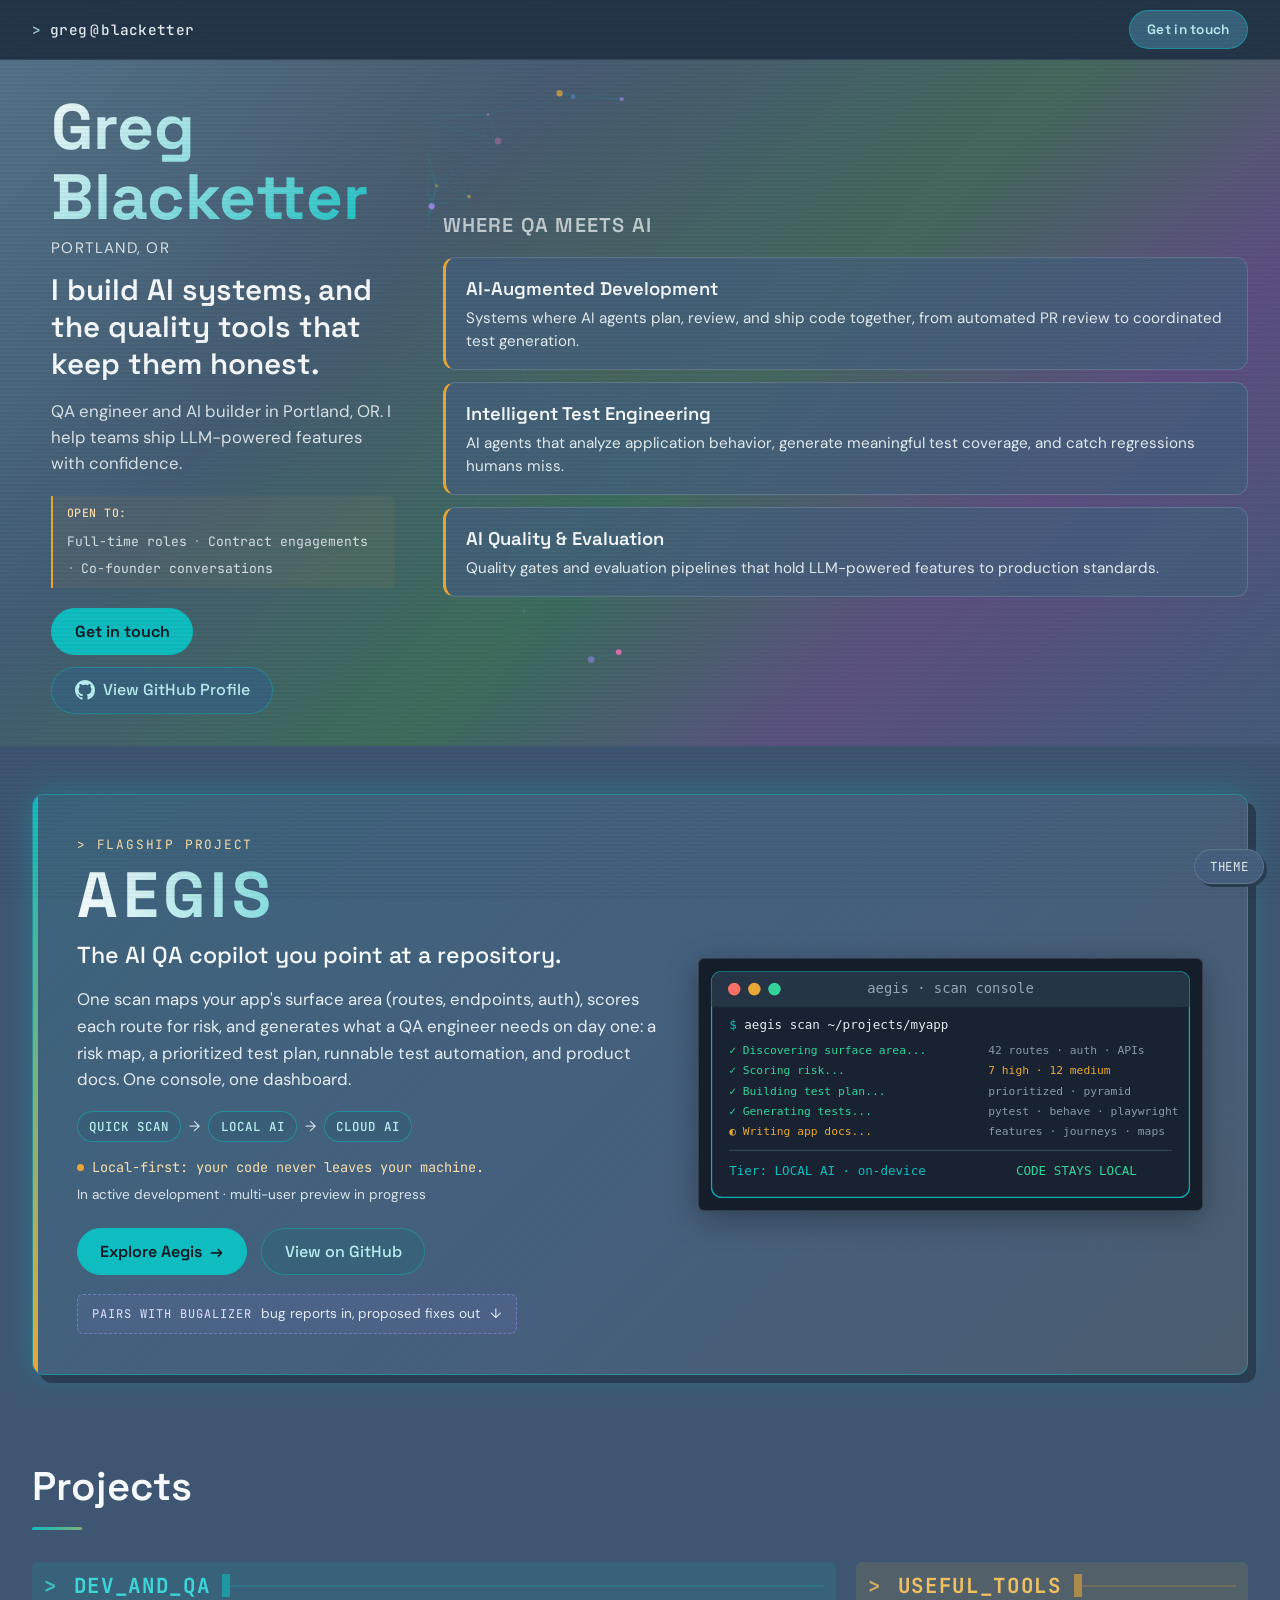
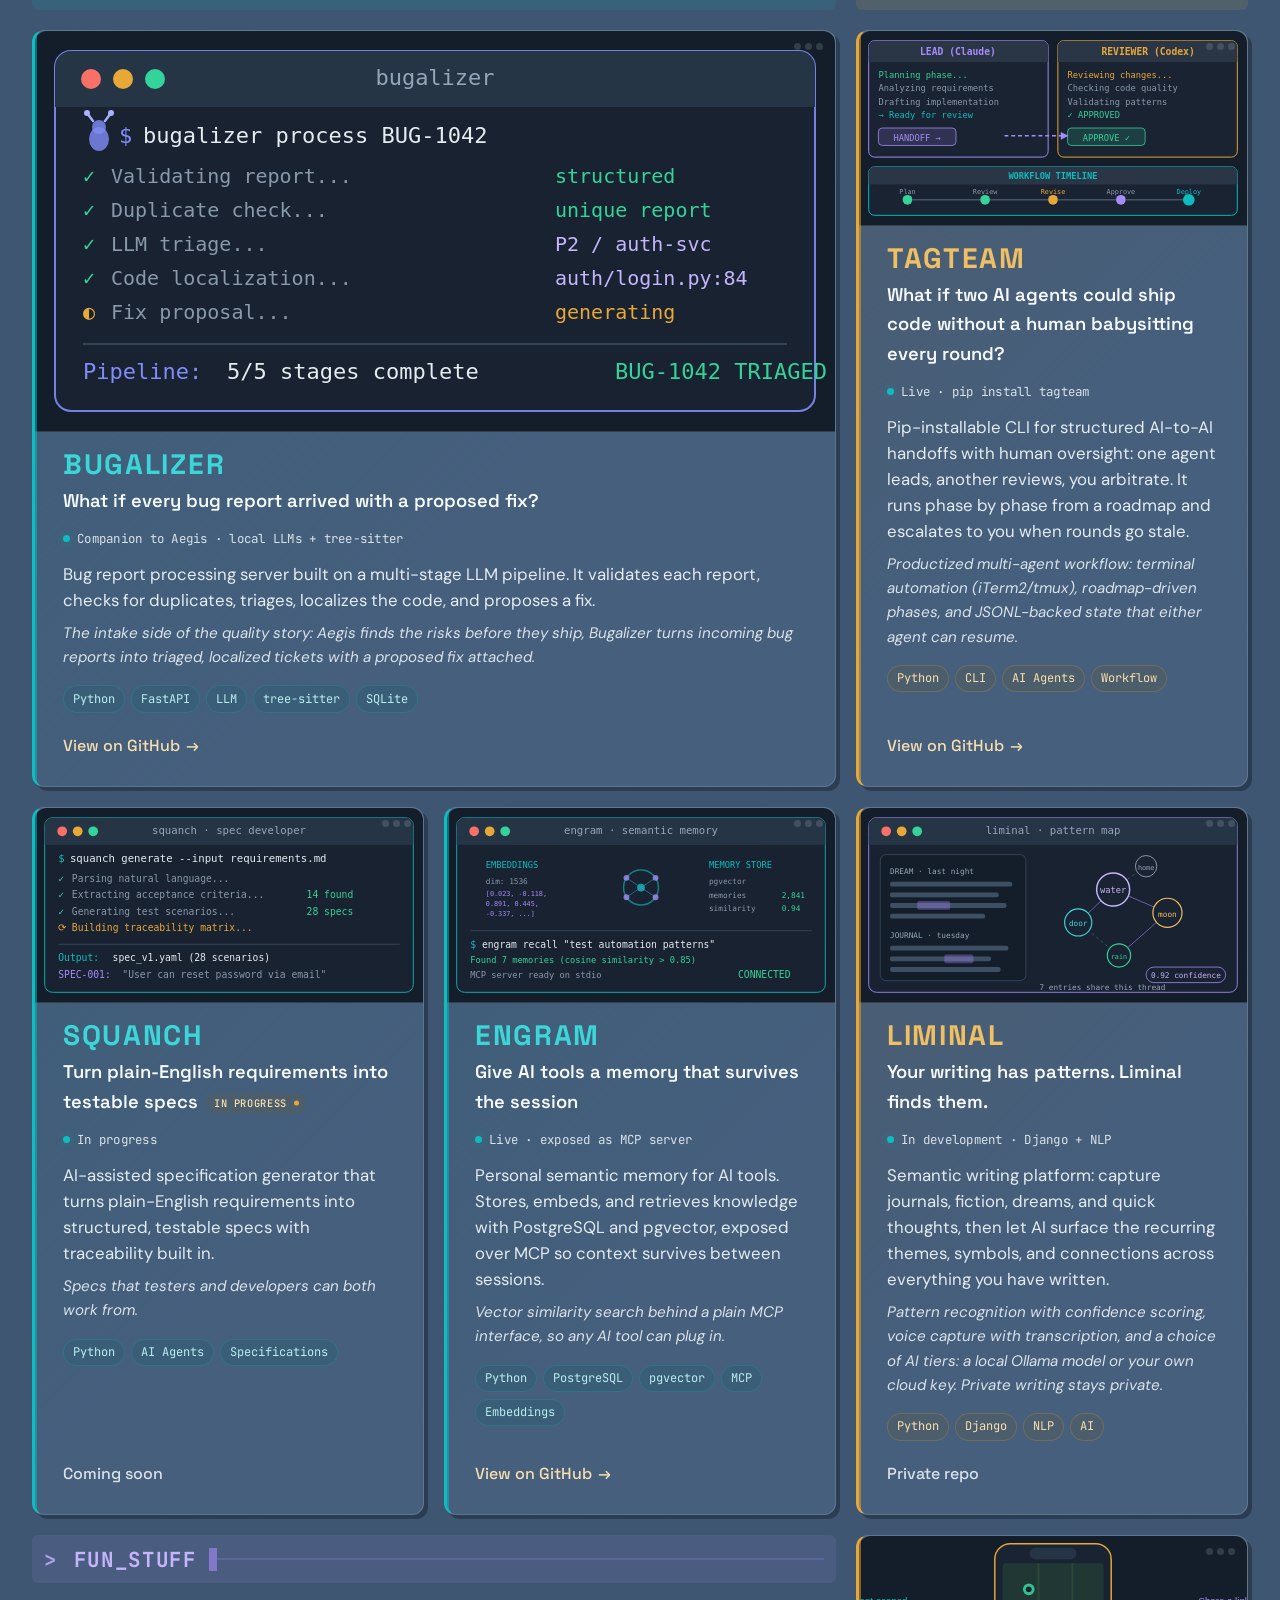
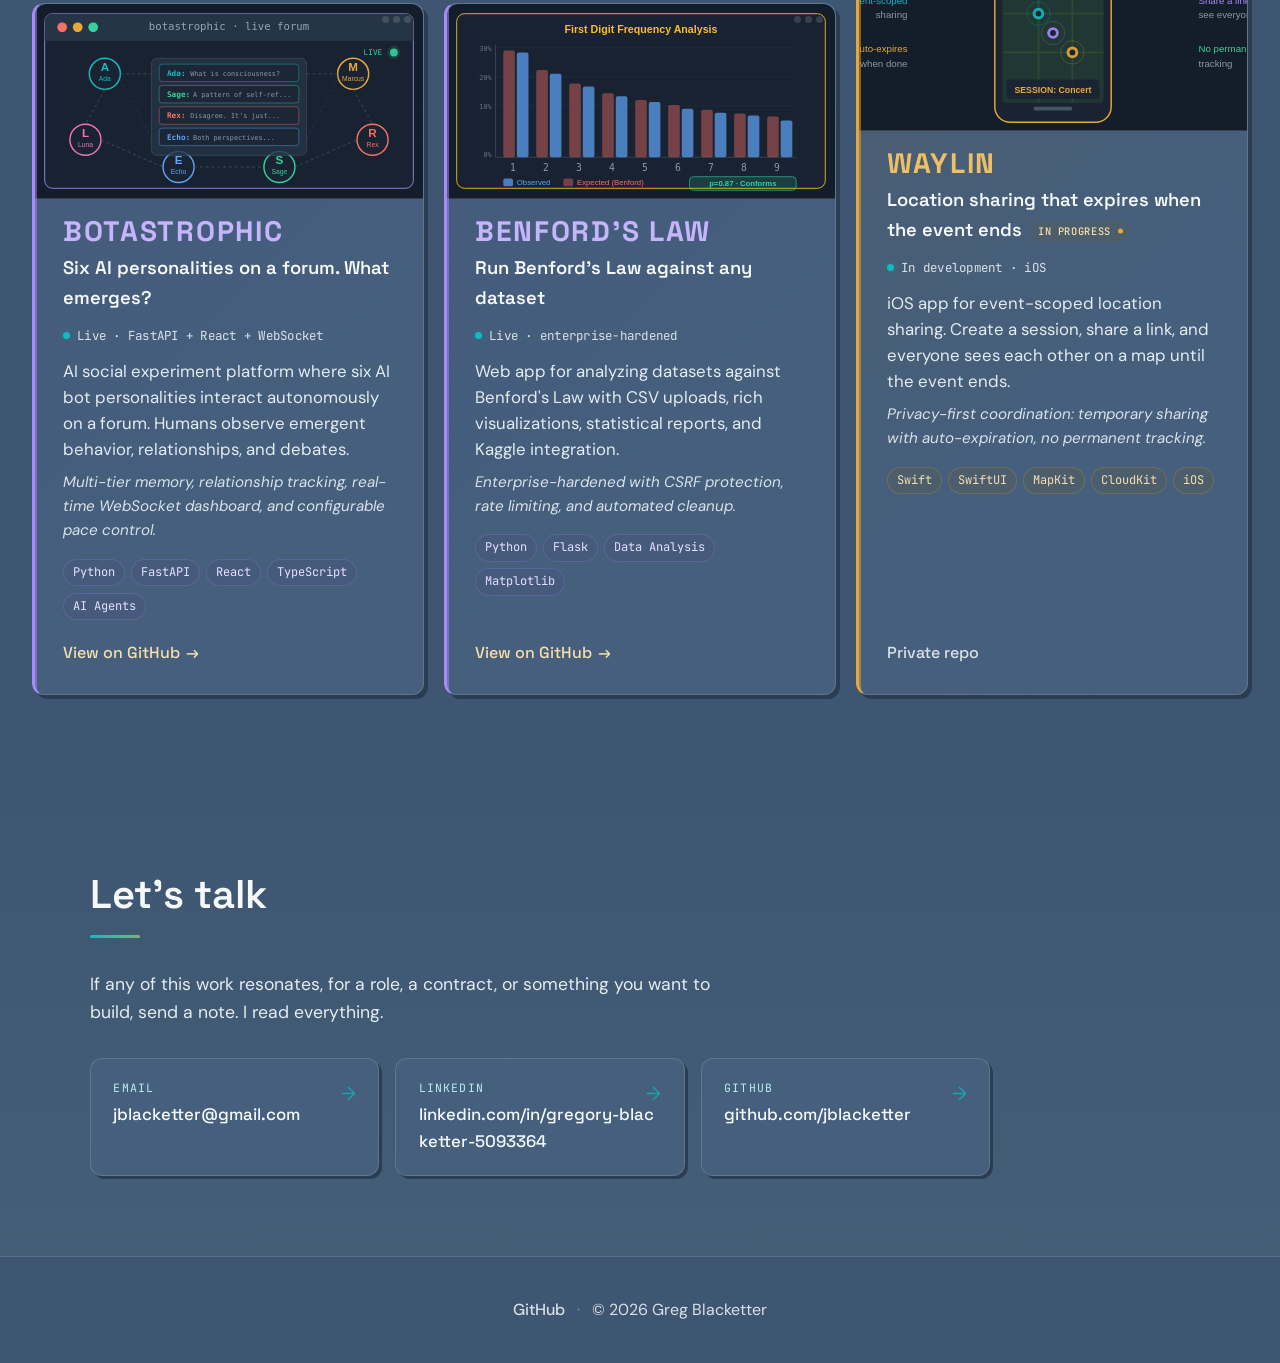
==== commit 3edb4da9: "Design polish pass: five audit fixes - Remove the dead-end Demo section (HTML, CSS, JS, JSON) - Aegi" ====
--- a/index.html
+++ b/index.html
@@ -82,21 +82,6 @@
     </div>
   </section>
 
-  <!-- Demo Video -->
-  <section class="section section--alt" id="demo">
-    <div class="section__inner">
-      <h2 class="section__heading reveal">Demo</h2>
-      <div class="demo__placeholder reveal" id="demo-area">
-        <div class="demo__icon">
-          <svg width="48" height="48" viewBox="0 0 24 24" fill="none" stroke="currentColor" stroke-width="1.5" stroke-linecap="round" stroke-linejoin="round" aria-hidden="true">
-            <polygon points="5 3 19 12 5 21 5 3"/>
-          </svg>
-        </div>
-        <p class="demo__text" id="demo-text">Demo video coming soon</p>
-      </div>
-    </div>
-  </section>
-
   <!-- Contact -->
   <section class="section section--contact" id="contact">
     <div class="section__inner">
--- a/css/style.css
+++ b/css/style.css
@@ -21,9 +21,9 @@
   --ink-heading: #f5f9fb;
   --border:      rgba(255, 255, 255, 0.15);
   --border-soft: rgba(255, 255, 255, 0.08);
-  --link:        #a8e8ea;
-  --link-2:      #f4d494;
-  --link-3:      #ded4fe;
+  --link:        #b8eef0;
+  --link-2:      #f8dfae;
+  --link-3:      #e6e0fe;
   --on-accent:   #0d1a23;
   --on-accent-2: #1a1408;
   --surface-deep: #141e2a;
@@ -37,6 +37,9 @@
   --cat-dev-qa-text: #3cd6d9;
   --cat-tools-text:  #efbf63;
   --cat-fun-text:    #c6b5fc;
+  --cat-dev-qa-text-sm: #b8eef0;
+  --cat-tools-text-sm:  #f8dfae;
+  --cat-fun-text-sm:    #e6e0fe;
   --shadow-block: #2b3d52;
   --particle-1: #0fbcbf;
   --particle-2: #e8a838;
@@ -272,7 +275,7 @@
   gap: 0.5rem;
   padding: 0.6rem 1.4rem;
   border-radius: 999px;
-  background: color-mix(in srgb, var(--accent) 15%, transparent);
+  background: color-mix(in srgb, var(--accent) 12%, var(--bg));
   border: 1px solid color-mix(in srgb, var(--accent) 40%, transparent);
   color: var(--link);
   font-family: var(--font-heading);
@@ -289,10 +292,10 @@
 }
 
 .hero__cta:hover {
-  background: color-mix(in srgb, var(--accent) 28%, transparent);
+  background: color-mix(in srgb, var(--accent) 20%, var(--bg));
   border-color: var(--accent);
   box-shadow: 0 0 28px var(--accent-glow), 0 0 8px color-mix(in srgb, var(--accent) 15%, transparent);
-  color: var(--accent);
+  color: var(--link);
   transform: translateY(-3px) scale(1.03);
   animation-play-state: paused;
 }
@@ -466,7 +469,7 @@
   gap: 0;
   font-family: var(--font-mono);
   font-size: 1.3rem;
-  font-weight: 500;
+  font-weight: 700;
   text-transform: uppercase;
   letter-spacing: 0.08em;
   color: var(--cat-accent-text, var(--cat-accent, var(--accent)));
@@ -561,16 +564,19 @@
 .card[data-category="dev-qa"], .category-label[data-category="dev-qa"] {
   --cat-accent: var(--cat-dev-qa);
   --cat-accent-text: var(--cat-dev-qa-text);
+  --cat-accent-text-sm: var(--cat-dev-qa-text-sm);
   --cat-glow: color-mix(in srgb, var(--cat-dev-qa) 20%, transparent);
 }
 .card[data-category="tools"], .category-label[data-category="tools"] {
   --cat-accent: var(--cat-tools);
   --cat-accent-text: var(--cat-tools-text);
+  --cat-accent-text-sm: var(--cat-tools-text-sm);
   --cat-glow: color-mix(in srgb, var(--cat-tools) 20%, transparent);
 }
 .card[data-category="fun"], .category-label[data-category="fun"] {
   --cat-accent: var(--cat-fun);
   --cat-accent-text: var(--cat-fun-text);
+  --cat-accent-text-sm: var(--cat-fun-text-sm);
   --cat-glow: color-mix(in srgb, var(--cat-fun) 20%, transparent);
 }
 .card[data-category] {
@@ -662,8 +668,8 @@
   letter-spacing: 0.06em;
   padding: 0.15rem 0.5rem;
   border-radius: 999px;
-  background: color-mix(in srgb, var(--accent-2) 15%, transparent);
-  color: var(--accent-2);
+  background: color-mix(in srgb, var(--accent-2) 8%, var(--bg));
+  color: var(--link-2);
   margin-left: 0.5rem;
   vertical-align: middle;
 }
@@ -697,7 +703,6 @@
   color: var(--ink);
   line-height: 1.55;
   margin-bottom: 0.5rem;
-  flex: 1;
 }
 
 .card__impact {
@@ -720,14 +725,14 @@
   font-weight: 400;
   padding: 0.2rem 0.55rem;
   border-radius: 999px;
-  background: color-mix(in srgb, var(--cat-accent, var(--accent)) 12%, transparent);
-  color: var(--cat-accent, var(--accent));
+  background: color-mix(in srgb, var(--cat-accent, var(--accent)) 8%, var(--bg));
+  color: var(--cat-accent-text-sm, var(--link));
   border: 1px solid color-mix(in srgb, var(--cat-accent, var(--accent)) 22%, transparent);
   transition: all var(--transition);
 }
 
 .tag:hover {
-  background: color-mix(in srgb, var(--cat-accent, var(--accent)) 20%, transparent);
+  background: color-mix(in srgb, var(--cat-accent, var(--accent)) 14%, var(--bg));
   box-shadow: 0 0 8px var(--cat-glow, var(--accent-glow));
 }
 
@@ -758,32 +763,6 @@
 .category-zone {
   position: relative;
   display: contents;
-}
-
-/* ===================================================
-   DEMO PLACEHOLDER
-   =================================================== */
-.demo__placeholder {
-  display: flex;
-  flex-direction: column;
-  align-items: center;
-  justify-content: center;
-  padding: 4rem 2rem;
-  border: 2px dashed var(--border);
-  border-radius: var(--radius);
-  text-align: center;
-}
-
-.demo__icon {
-  color: var(--ink-muted);
-  margin-bottom: 1rem;
-  opacity: 0.5;
-}
-
-.demo__text {
-  font-family: var(--font-heading);
-  font-size: 1.25rem;
-  color: var(--ink-muted);
 }
 
 /* ===================================================
@@ -837,10 +816,10 @@
   letter-spacing: 0.02em;
 }
 
-.topbar__brand:hover { color: var(--accent); }
+.topbar__brand:hover { color: var(--link); }
 
 .topbar__prompt {
-  color: var(--accent);
+  color: var(--link);
   margin-right: 0.4rem;
   opacity: 0.85;
 }
@@ -853,9 +832,9 @@
   align-items: center;
   padding: 0.45rem 1.1rem;
   border-radius: 999px;
-  background: color-mix(in srgb, var(--accent) 18%, transparent);
+  background: color-mix(in srgb, var(--accent) 12%, var(--bg));
   border: 1px solid color-mix(in srgb, var(--accent) 50%, transparent);
-  color: var(--accent);
+  color: var(--link);
   font-family: var(--font-heading);
   font-size: 0.85rem;
   font-weight: 600;
@@ -891,7 +870,7 @@
 }
 
 .availability__label {
-  color: var(--accent-2);
+  color: var(--link-2);
   font-weight: 500;
   letter-spacing: 0.04em;
   text-transform: uppercase;
@@ -1011,7 +990,7 @@
   font-size: 0.72rem;
   letter-spacing: 0.1em;
   text-transform: uppercase;
-  color: var(--accent);
+  color: var(--link);
   position: relative;
   z-index: 1;
 }
@@ -1133,7 +1112,7 @@
   border-radius: 999px;
   border: 1px solid color-mix(in srgb, var(--accent) 50%, transparent);
   color: var(--link);
-  background: color-mix(in srgb, var(--accent) 10%, transparent);
+  background: color-mix(in srgb, var(--accent) 8%, var(--bg));
 }
 
 .featured__tier-sep {
@@ -1288,6 +1267,9 @@
   --cat-dev-qa-text: #4fd8da;
   --cat-tools-text:  #e6b45a;
   --cat-fun-text:    #b7a3f5;
+  --cat-dev-qa-text-sm: #4fd8da;
+  --cat-tools-text-sm:  #e6b45a;
+  --cat-fun-text-sm:    #b7a3f5;
   --link-3:      #cbbcf8;
   --shadow-block: #101214;
   --particle-1: #4fd8da;
@@ -1312,8 +1294,8 @@
   --ink-heading: #282c38;
   --border:      rgba(40, 44, 56, 0.16);
   --border-soft: rgba(40, 44, 56, 0.08);
-  --link:        #086568;
-  --link-2:      #8a5d08;
+  --link:        #075559;
+  --link-2:      #6f4a06;
   --on-accent:   #ffffff;
   --on-accent-2: #ffffff;
   --surface-deep: #141e2a;
@@ -1327,6 +1309,9 @@
   --cat-dev-qa-text: #0a7c7f;
   --cat-tools-text:  #8a5d08;
   --cat-fun-text:    #6247c9;
+  --cat-dev-qa-text-sm: #086568;
+  --cat-tools-text-sm:  #6f4a06;
+  --cat-fun-text-sm:    #6247c9;
   --link-3:      #5a41b8;
   --shadow-block: #b8c2d0;
   --particle-1: #0a7c7f;
@@ -1352,7 +1337,7 @@
   --border:      rgba(34, 31, 25, 0.16);
   --border-soft: rgba(34, 31, 25, 0.08);
   --link:        #095e62;
-  --link-2:      #a2620a;
+  --link-2:      #8d5309;
   --on-accent:   #ffffff;
   --on-accent-2: #ffffff;
   --surface-deep: #1c1a16;
@@ -1366,6 +1351,9 @@
   --cat-dev-qa-text: #0d7377;
   --cat-tools-text:  #a2620a;
   --cat-fun-text:    #7050c8;
+  --cat-dev-qa-text-sm: #095356;
+  --cat-tools-text-sm:  #8d5309;
+  --cat-fun-text-sm:    #7050c8;
   --link-3:      #63449e;
   --shadow-block: #d8d0bd;
   --particle-1: #0d7377;
@@ -1405,6 +1393,9 @@
   --cat-dev-qa-text: #33ff66;
   --cat-tools-text:  #ffd23f;
   --cat-fun-text:    #c792ff;
+  --cat-dev-qa-text-sm: #33ff66;
+  --cat-tools-text-sm:  #ffd23f;
+  --cat-fun-text-sm:    #c792ff;
   --link-3:      #d7b3ff;
   --shadow-block: #1d2b1d;
   --particle-1: #33ff66;
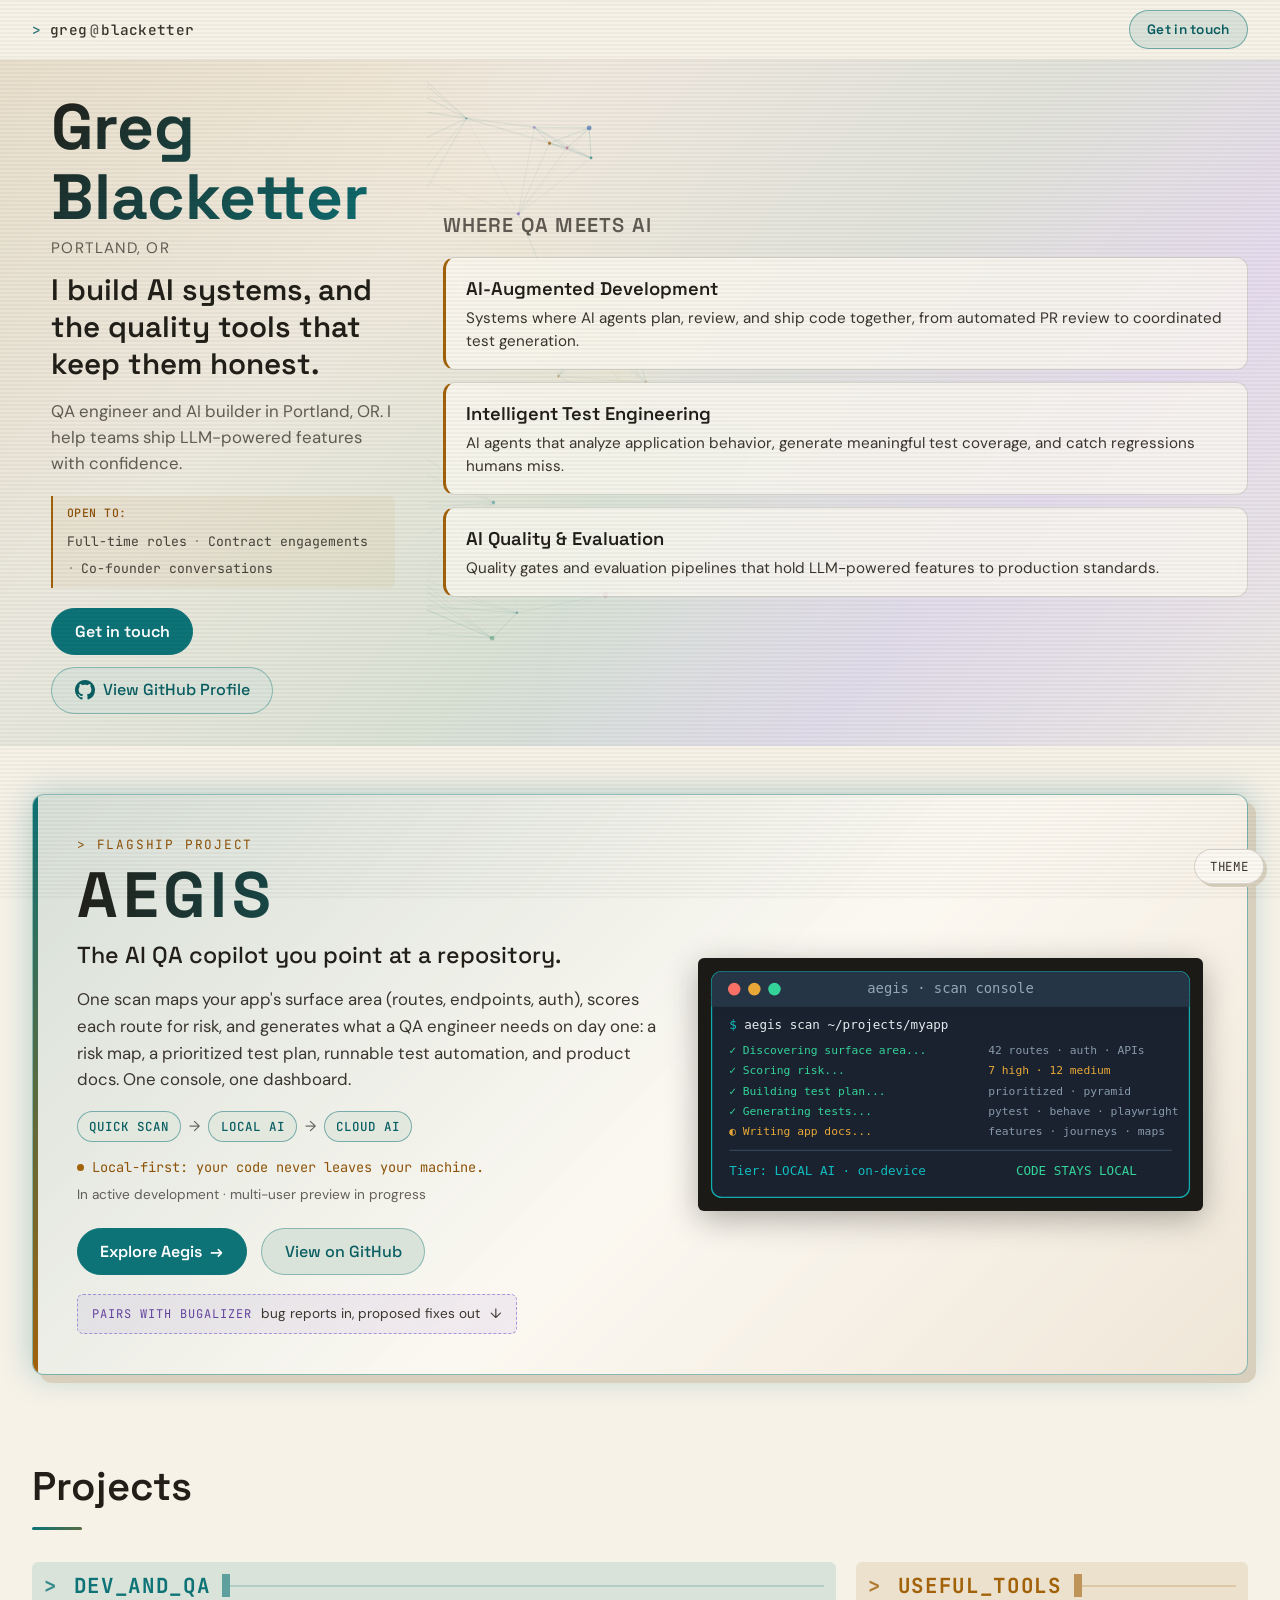
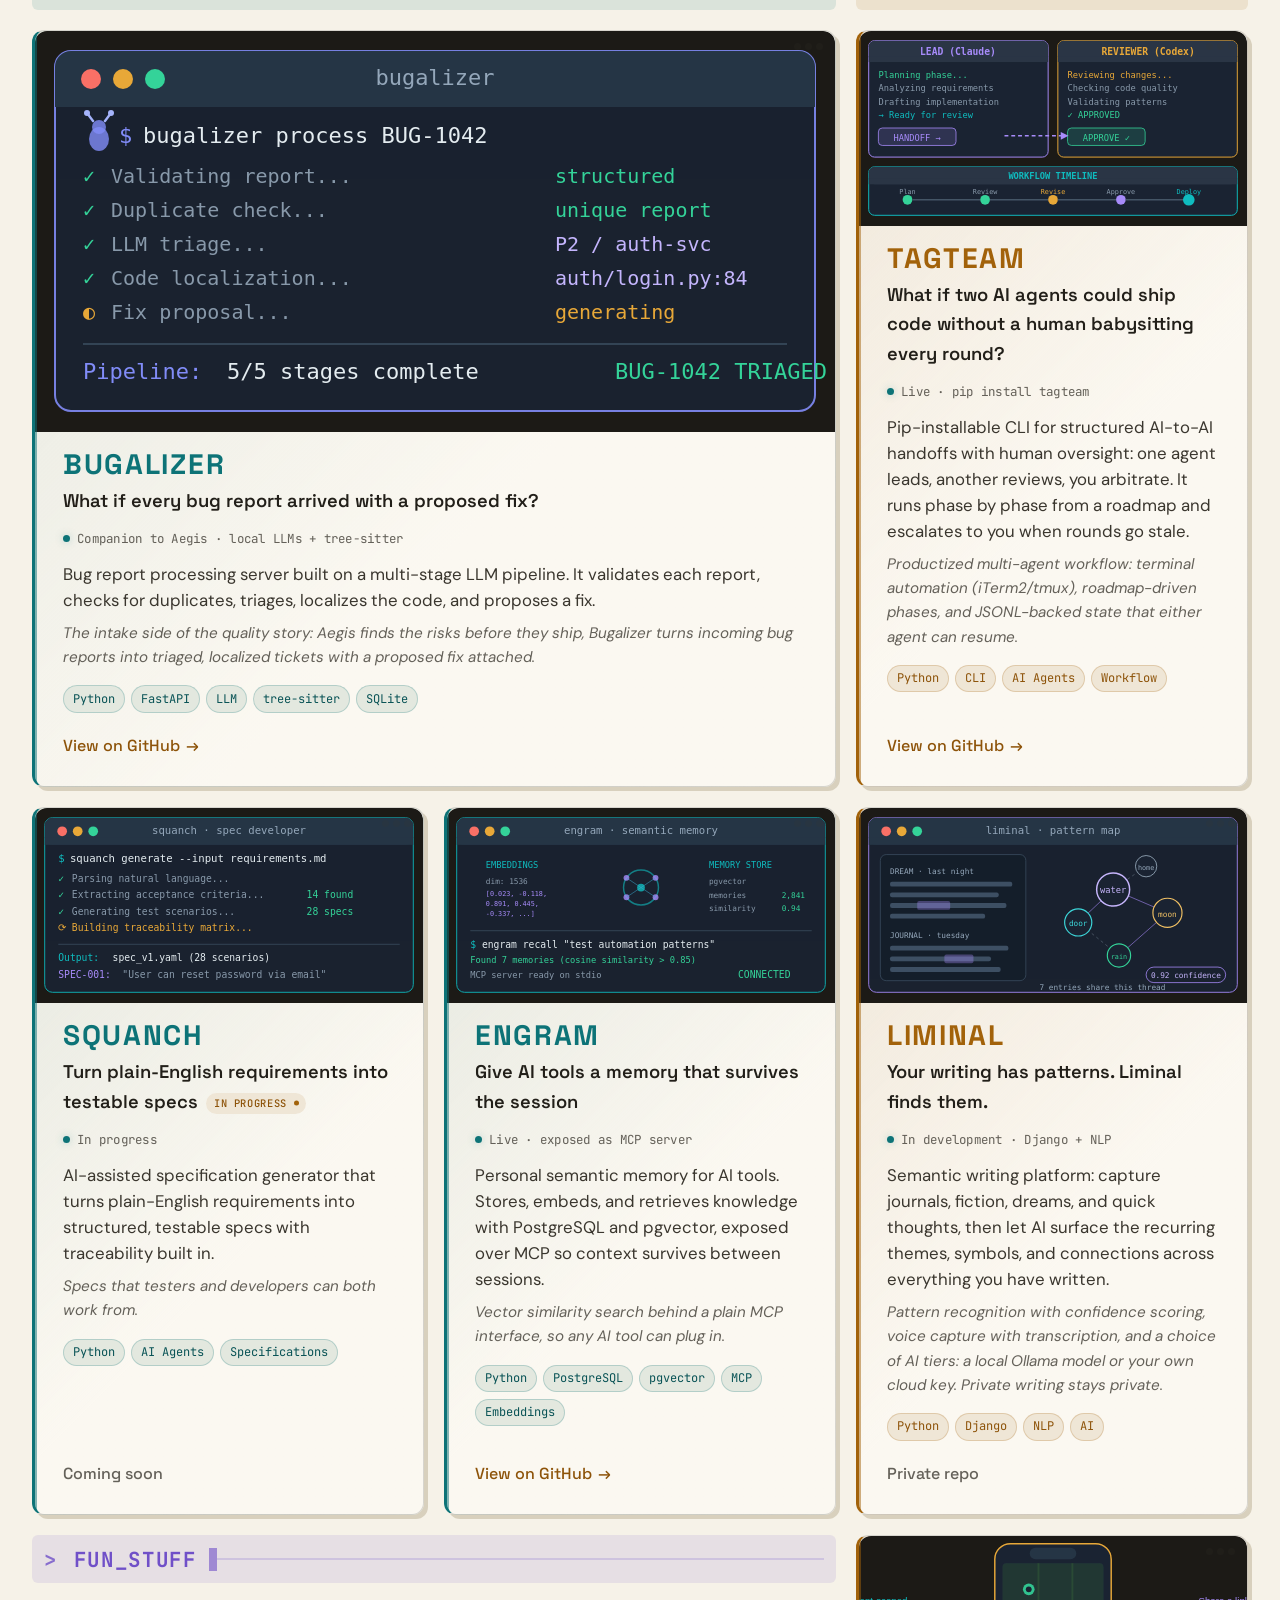
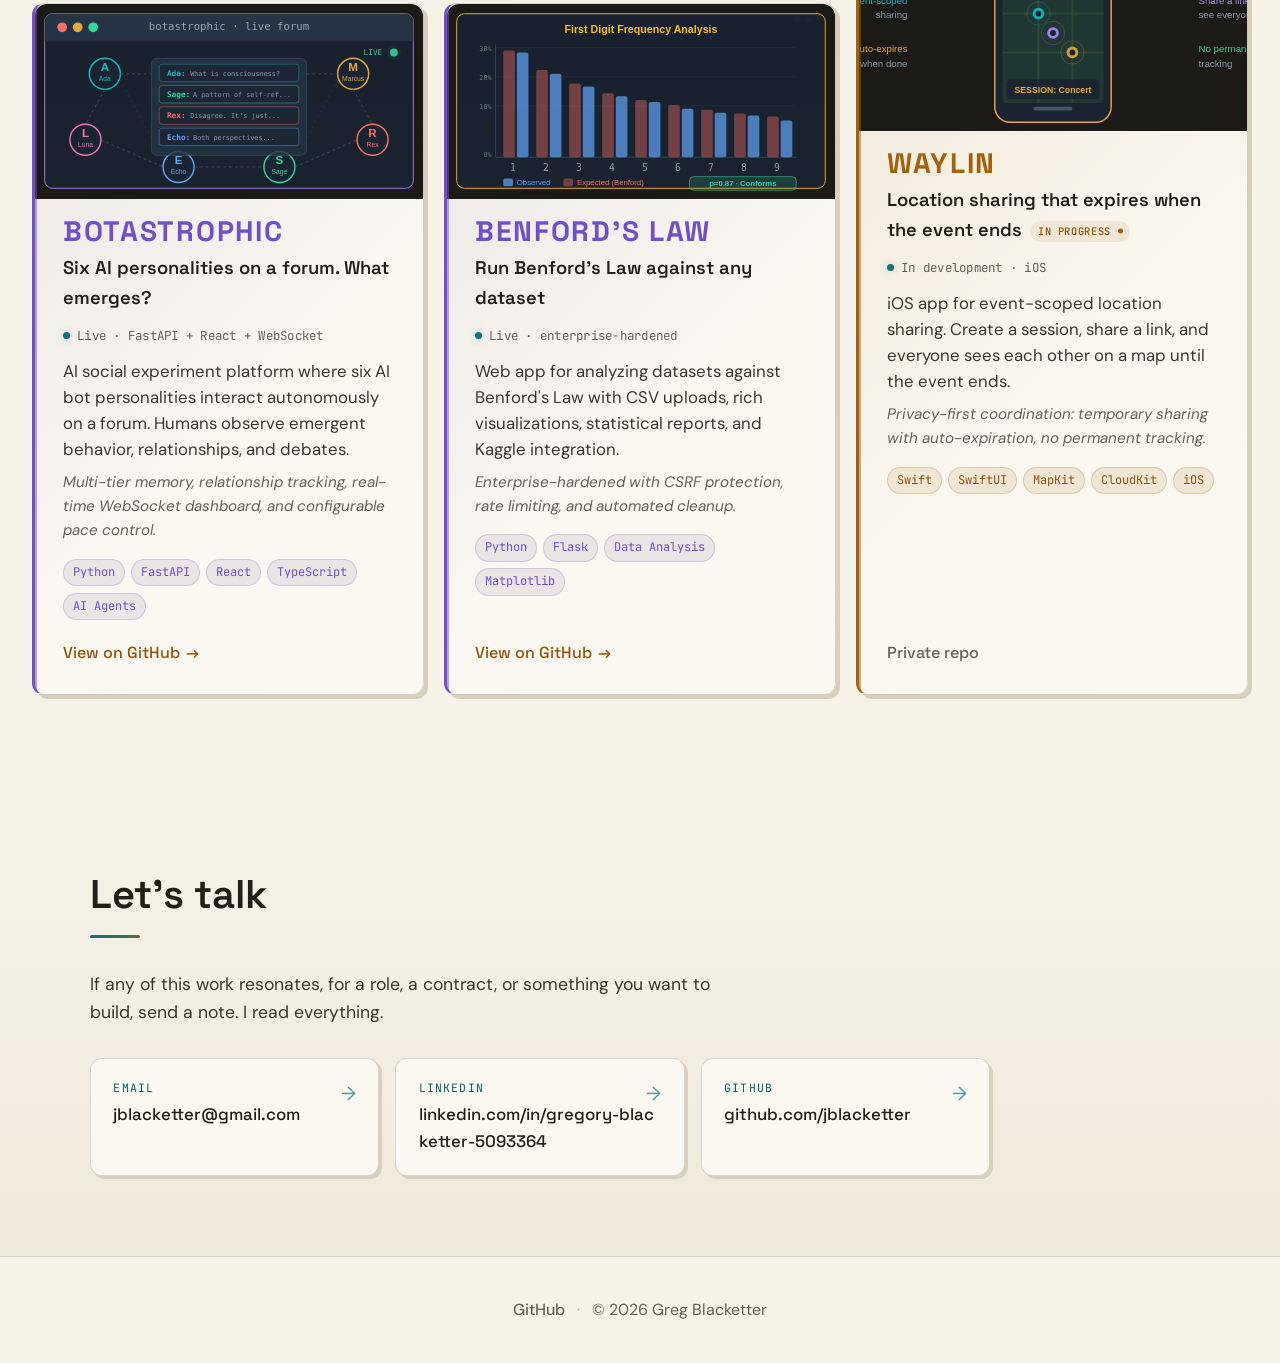
==== commit 0f51b665: "Make paper the default theme - Paper tokens now live on :root; slate becomes a selectable   html[dat" ====
--- a/index.html
+++ b/index.html
@@ -15,7 +15,7 @@
   <link rel="stylesheet" href="css/style.css">
   <script>
     /* Pre-paint theme bootstrap: must run inline before first paint (same 3 lines on both pages) */
-    (function(){try{var t=localStorage.getItem('gb-theme');if(['charcoal','mist','paper','crt'].indexOf(t)>=0){document.documentElement.setAttribute('data-theme',t);}}catch(e){}})();
+    (function(){try{var t=localStorage.getItem('gb-theme');if(['slate','charcoal','mist','crt'].indexOf(t)>=0){document.documentElement.setAttribute('data-theme',t);}}catch(e){}})();
   </script>
 </head>
 <body>
--- a/css/style.css
+++ b/css/style.css
@@ -6,48 +6,48 @@
 
 /* --- Custom Properties --- */
 :root {
-  --bg:          #3e5671;
-  --bg-card:     #455f7d;
-  --bg-card-hover: #4f6b8b;
-  --bg-alt:      #445e78;
-  --accent:      #0fbcbf;
+  --bg: #f6f2e8;
+  --bg-card: #fbf8f1;
+  --bg-card-hover: #ffffff;
+  --bg-alt: #efe9db;
+  --accent: #0d7377;
   --accent-glow: color-mix(in srgb, var(--accent) 30%, transparent);
-  --accent-2:    #e8a838;
+  --accent-2: #a2620a;
   --accent-2-glow: color-mix(in srgb, var(--accent-2) 30%, transparent);
-  --accent-3:    #a78bfa;
+  --accent-3: #7050c8;
   --accent-3-glow: color-mix(in srgb, var(--accent-3) 30%, transparent);
-  --ink:         #e4ecf0;
-  --ink-muted:   rgba(245, 249, 251, 0.85);
-  --ink-heading: #f5f9fb;
-  --border:      rgba(255, 255, 255, 0.15);
-  --border-soft: rgba(255, 255, 255, 0.08);
-  --link:        #b8eef0;
-  --link-2:      #f8dfae;
-  --link-3:      #e6e0fe;
-  --on-accent:   #0d1a23;
-  --on-accent-2: #1a1408;
-  --surface-deep: #141e2a;
-  --topbar-bg:   rgba(30, 44, 62, 0.78);
-  --hero-grad-1: #4a6e8a;
-  --hero-grad-2: #3d6655;
-  --hero-grad-3: #5a4a7a;
-  --cat-dev-qa:  #0fbcbf;
-  --cat-tools:   #e8a838;
-  --cat-fun:     #a78bfa;
-  --cat-dev-qa-text: #3cd6d9;
-  --cat-tools-text:  #efbf63;
-  --cat-fun-text:    #c6b5fc;
-  --cat-dev-qa-text-sm: #b8eef0;
-  --cat-tools-text-sm:  #f8dfae;
-  --cat-fun-text-sm:    #e6e0fe;
-  --shadow-block: #2b3d52;
-  --particle-1: #0fbcbf;
-  --particle-2: #e8a838;
-  --particle-3: #a78bfa;
-  --particle-4: #34d399;
-  --particle-5: #60a5fa;
-  --particle-6: #f472b6;
-  --particle-link: 15, 188, 191;
+  --ink: #3a362e;
+  --ink-muted: rgba(58, 54, 46, 0.78);
+  --ink-heading: #221f19;
+  --border: rgba(34, 31, 25, 0.16);
+  --border-soft: rgba(34, 31, 25, 0.08);
+  --link: #095e62;
+  --link-2: #8d5309;
+  --link-3: #63449e;
+  --on-accent: #ffffff;
+  --on-accent-2: #ffffff;
+  --surface-deep: #1c1a16;
+  --topbar-bg: rgba(246, 242, 232, 0.85);
+  --hero-grad-1: #efe7d6;
+  --hero-grad-2: #e9ecdd;
+  --hero-grad-3: #ece4f0;
+  --cat-dev-qa: #0d7377;
+  --cat-tools: #a2620a;
+  --cat-fun: #7050c8;
+  --cat-dev-qa-text: #0d7377;
+  --cat-tools-text: #a2620a;
+  --cat-fun-text: #7050c8;
+  --cat-dev-qa-text-sm: #095356;
+  --cat-tools-text-sm: #8d5309;
+  --cat-fun-text-sm: #7050c8;
+  --shadow-block: #d8d0bd;
+  --particle-1: #0d7377;
+  --particle-2: #a2620a;
+  --particle-3: #7050c8;
+  --particle-4: #2a8a5e;
+  --particle-5: #3a6db0;
+  --particle-6: #b0487e;
+  --particle-link: 13, 115, 119;
   --radius:      12px;
   --radius-sm:   6px;
   --font-heading: 'Space Grotesk', sans-serif;
@@ -1323,46 +1323,46 @@
   --particle-link: 10, 124, 127;
 }
 
-html[data-theme="paper"] {
-  --bg:          #f6f2e8;
-  --bg-card:     #fbf8f1;
-  --bg-card-hover: #ffffff;
-  --bg-alt:      #efe9db;
-  --accent:      #0d7377;
-  --accent-2:    #a2620a;
-  --accent-3:    #7050c8;
-  --ink:         #3a362e;
-  --ink-muted:   rgba(58, 54, 46, 0.78);
-  --ink-heading: #221f19;
-  --border:      rgba(34, 31, 25, 0.16);
-  --border-soft: rgba(34, 31, 25, 0.08);
-  --link:        #095e62;
-  --link-2:      #8d5309;
-  --on-accent:   #ffffff;
-  --on-accent-2: #ffffff;
-  --surface-deep: #1c1a16;
-  --topbar-bg:   rgba(246, 242, 232, 0.85);
-  --hero-grad-1: #efe7d6;
-  --hero-grad-2: #e9ecdd;
-  --hero-grad-3: #ece4f0;
-  --cat-dev-qa:  #0d7377;
-  --cat-tools:   #a2620a;
-  --cat-fun:     #7050c8;
-  --cat-dev-qa-text: #0d7377;
-  --cat-tools-text:  #a2620a;
-  --cat-fun-text:    #7050c8;
-  --cat-dev-qa-text-sm: #095356;
-  --cat-tools-text-sm:  #8d5309;
-  --cat-fun-text-sm:    #7050c8;
-  --link-3:      #63449e;
-  --shadow-block: #d8d0bd;
-  --particle-1: #0d7377;
-  --particle-2: #a2620a;
-  --particle-3: #7050c8;
-  --particle-4: #2a8a5e;
-  --particle-5: #3a6db0;
-  --particle-6: #b0487e;
-  --particle-link: 13, 115, 119;
+html[data-theme="slate"] {
+  --bg: #3e5671;
+  --bg-card: #455f7d;
+  --bg-card-hover: #4f6b8b;
+  --bg-alt: #445e78;
+  --accent: #0fbcbf;
+  --accent-2: #e8a838;
+  --accent-3: #a78bfa;
+  --ink: #e4ecf0;
+  --ink-muted: rgba(245, 249, 251, 0.85);
+  --ink-heading: #f5f9fb;
+  --border: rgba(255, 255, 255, 0.15);
+  --border-soft: rgba(255, 255, 255, 0.08);
+  --link: #b8eef0;
+  --link-2: #f8dfae;
+  --on-accent: #0d1a23;
+  --on-accent-2: #1a1408;
+  --surface-deep: #141e2a;
+  --topbar-bg: rgba(30, 44, 62, 0.78);
+  --hero-grad-1: #4a6e8a;
+  --hero-grad-2: #3d6655;
+  --hero-grad-3: #5a4a7a;
+  --cat-dev-qa: #0fbcbf;
+  --cat-tools: #e8a838;
+  --cat-fun: #a78bfa;
+  --cat-dev-qa-text: #3cd6d9;
+  --cat-tools-text: #efbf63;
+  --cat-fun-text: #c6b5fc;
+  --cat-dev-qa-text-sm: #b8eef0;
+  --cat-tools-text-sm: #f8dfae;
+  --cat-fun-text-sm: #e6e0fe;
+  --link-3: #e6e0fe;
+  --shadow-block: #2b3d52;
+  --particle-1: #0fbcbf;
+  --particle-2: #e8a838;
+  --particle-3: #a78bfa;
+  --particle-4: #34d399;
+  --particle-5: #60a5fa;
+  --particle-6: #f472b6;
+  --particle-link: 15, 188, 191;
 }
 
 html[data-theme="crt"] {
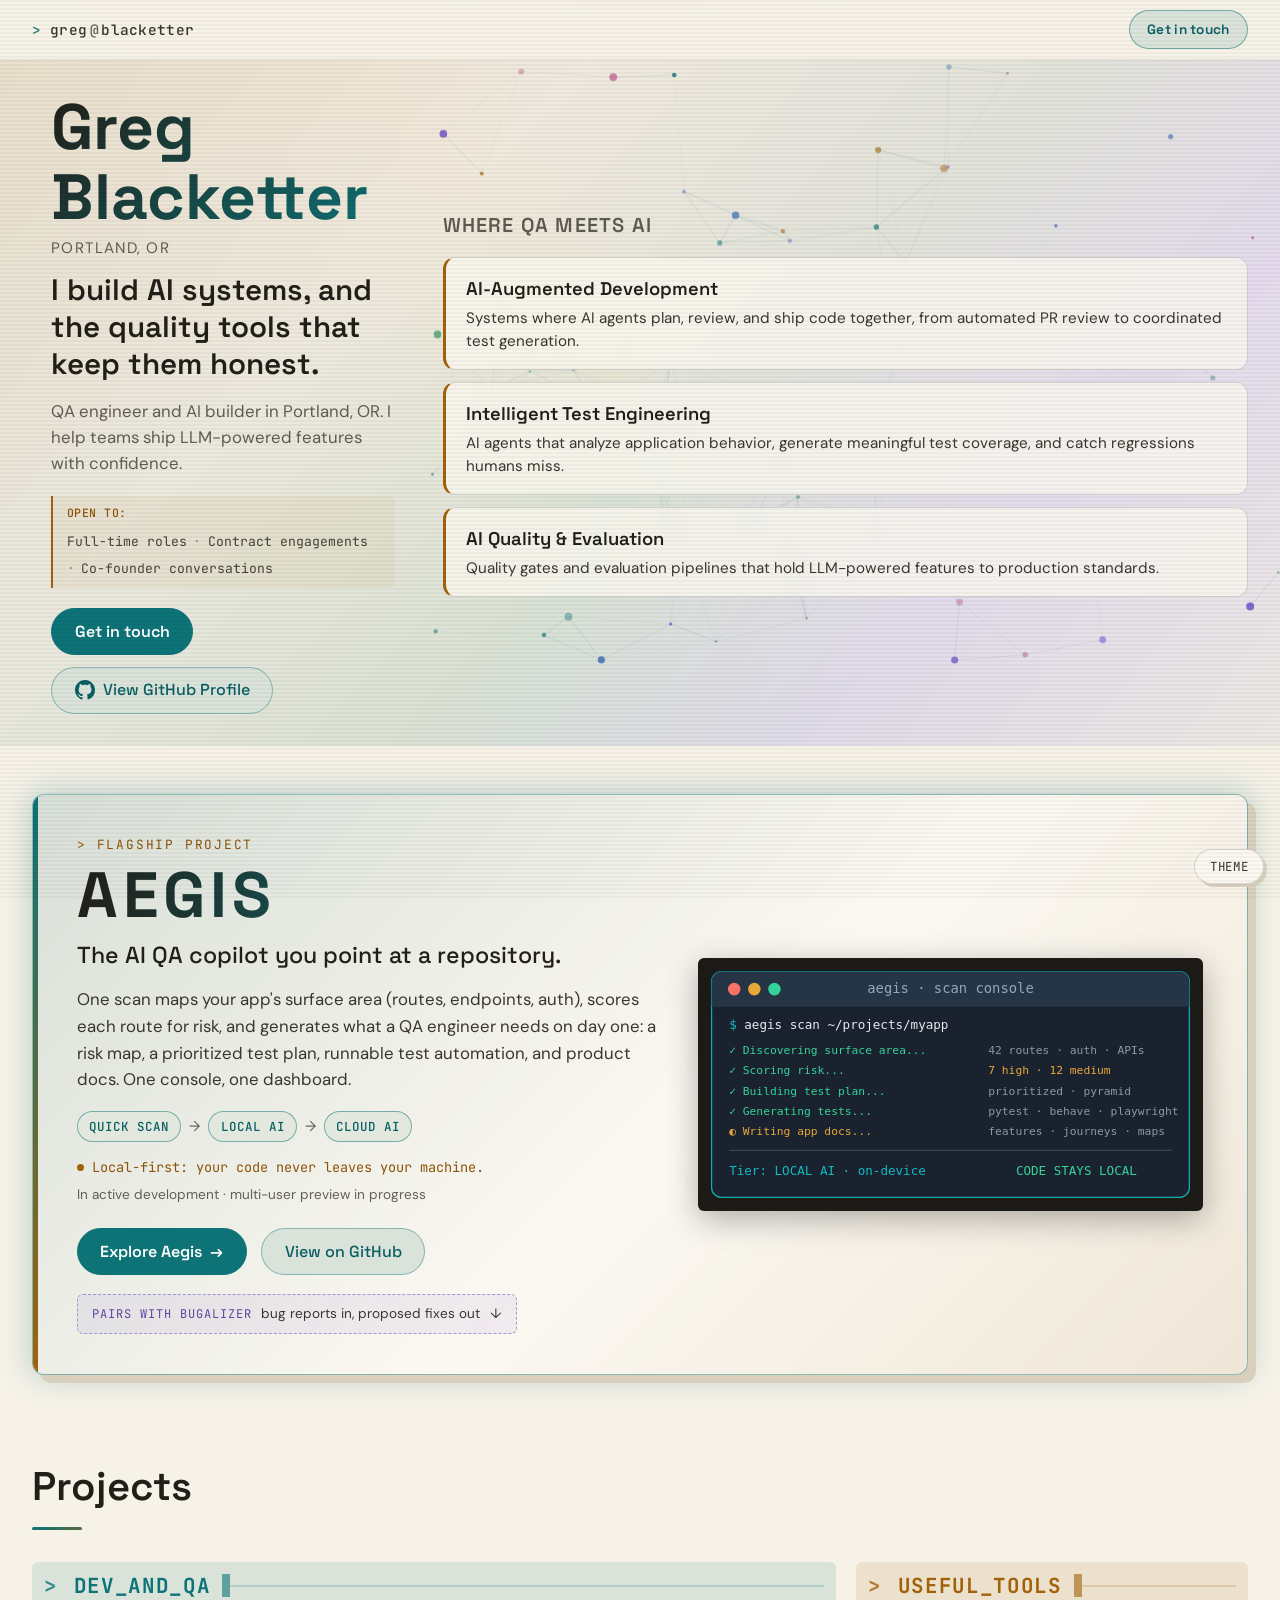
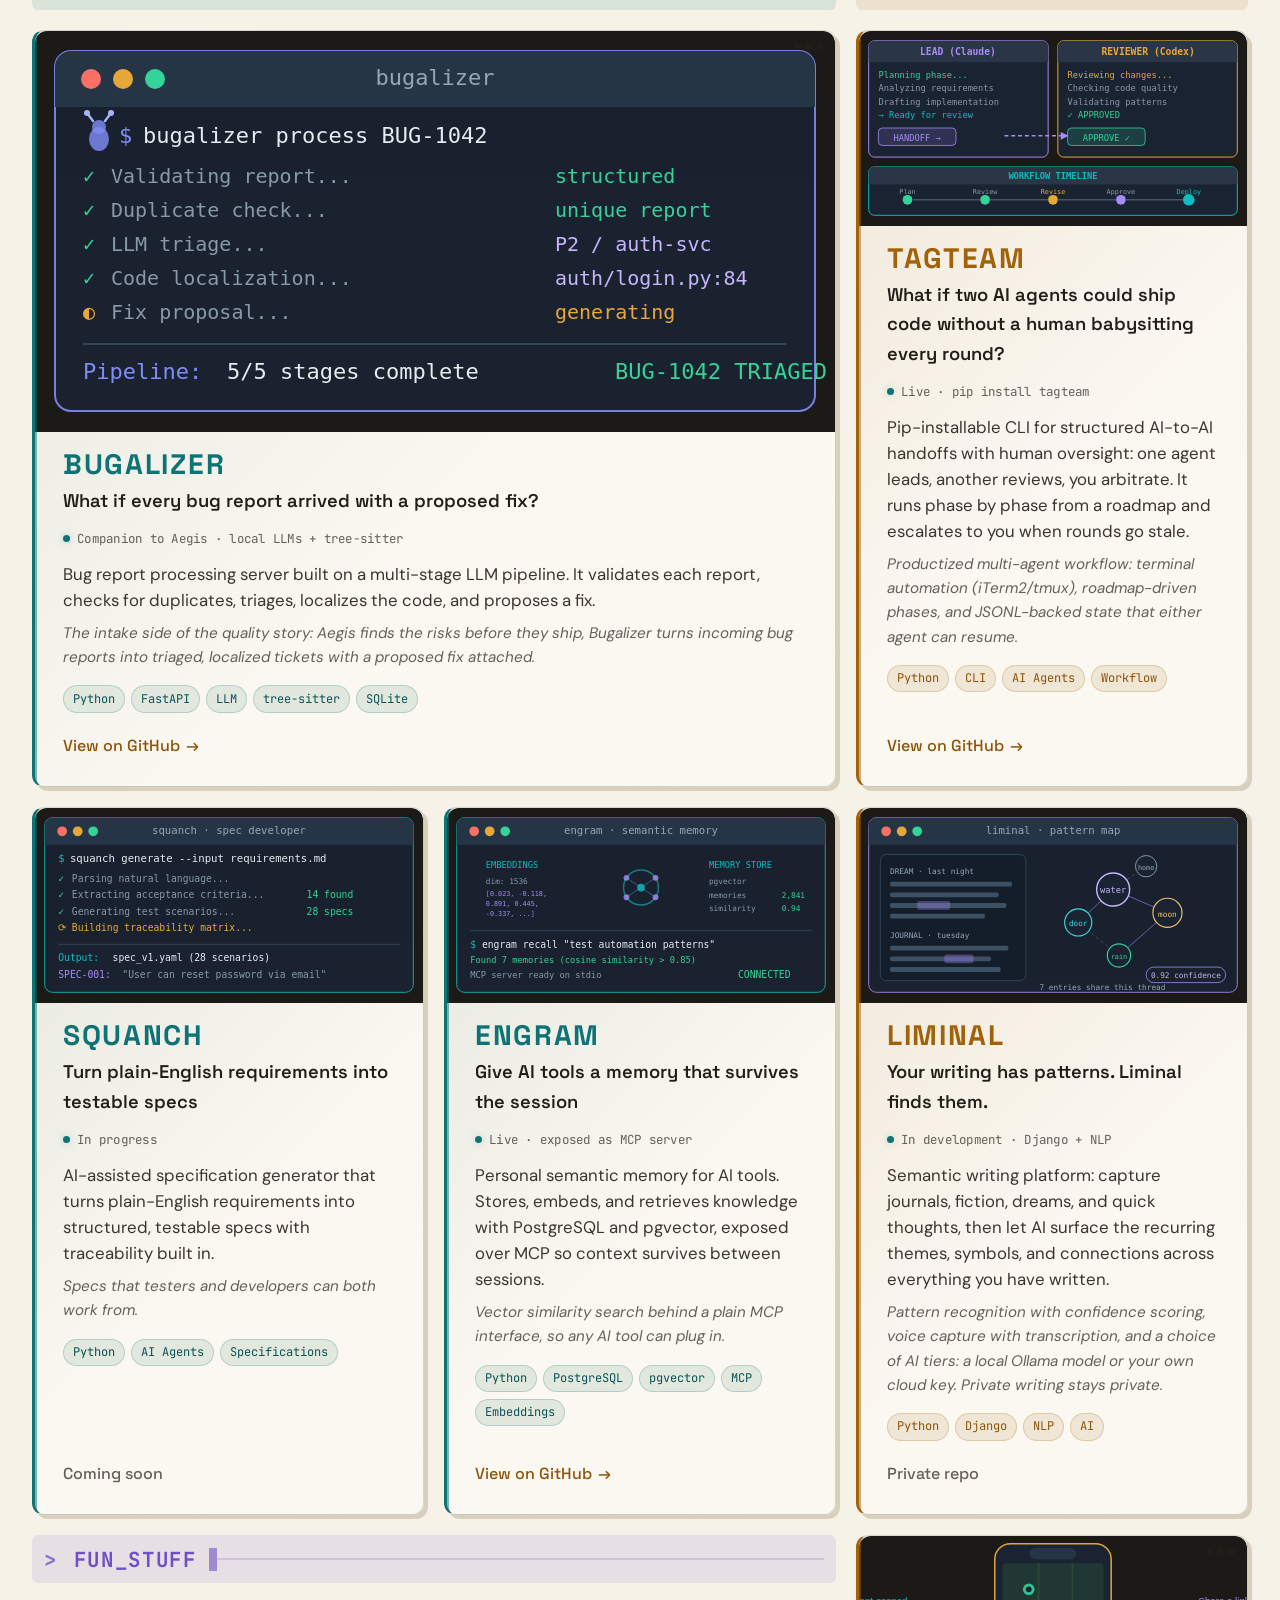
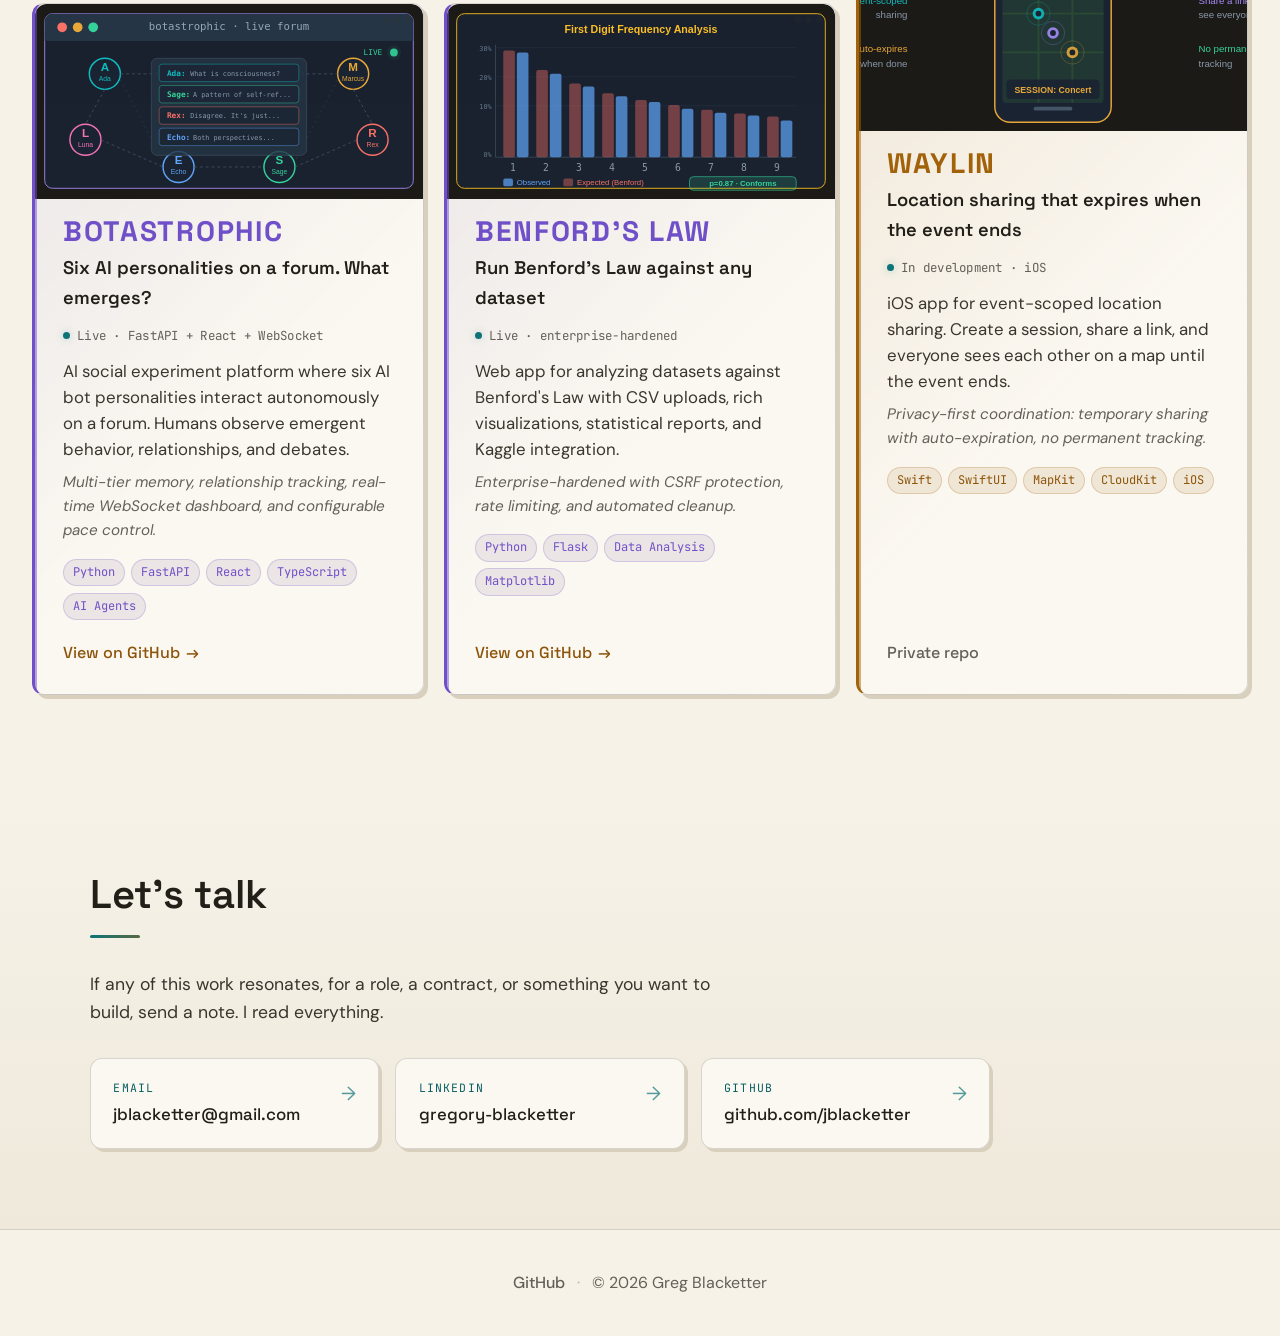
==== commit 96c23495: "Design pass: social preview cards, mobile diagrams, contact and badge polish - Add og:image social c" ====
--- a/index.html
+++ b/index.html
@@ -8,6 +8,12 @@
   <meta property="og:title" content="Greg Blacketter | AI systems and the quality tools that keep them honest">
   <meta property="og:description" content="QA engineer and AI builder. I help teams ship LLM-powered features with confidence.">
   <meta property="og:type" content="website">
+  <meta property="og:url" content="https://jblacketter.github.io/">
+  <meta property="og:image" content="https://jblacketter.github.io/images/og-home.png">
+  <meta property="og:image:width" content="1200">
+  <meta property="og:image:height" content="630">
+  <meta name="twitter:card" content="summary_large_image">
+  <meta name="twitter:image" content="https://jblacketter.github.io/images/og-home.png">
   <link rel="icon" href="data:image/svg+xml,%3Csvg xmlns='http://www.w3.org/2000/svg' viewBox='0 0 32 32'%3E%3Crect width='32' height='32' rx='6' fill='%23141e2a'/%3E%3Ctext x='6' y='23' font-family='monospace' font-size='18' fill='%230fbcbf'%3E%26gt;%3C/text%3E%3Crect x='19' y='9' width='7' height='15' fill='%230fbcbf' opacity='0.8'/%3E%3C/svg%3E">
   <link rel="preconnect" href="https://fonts.googleapis.com">
   <link rel="preconnect" href="https://fonts.gstatic.com" crossorigin>
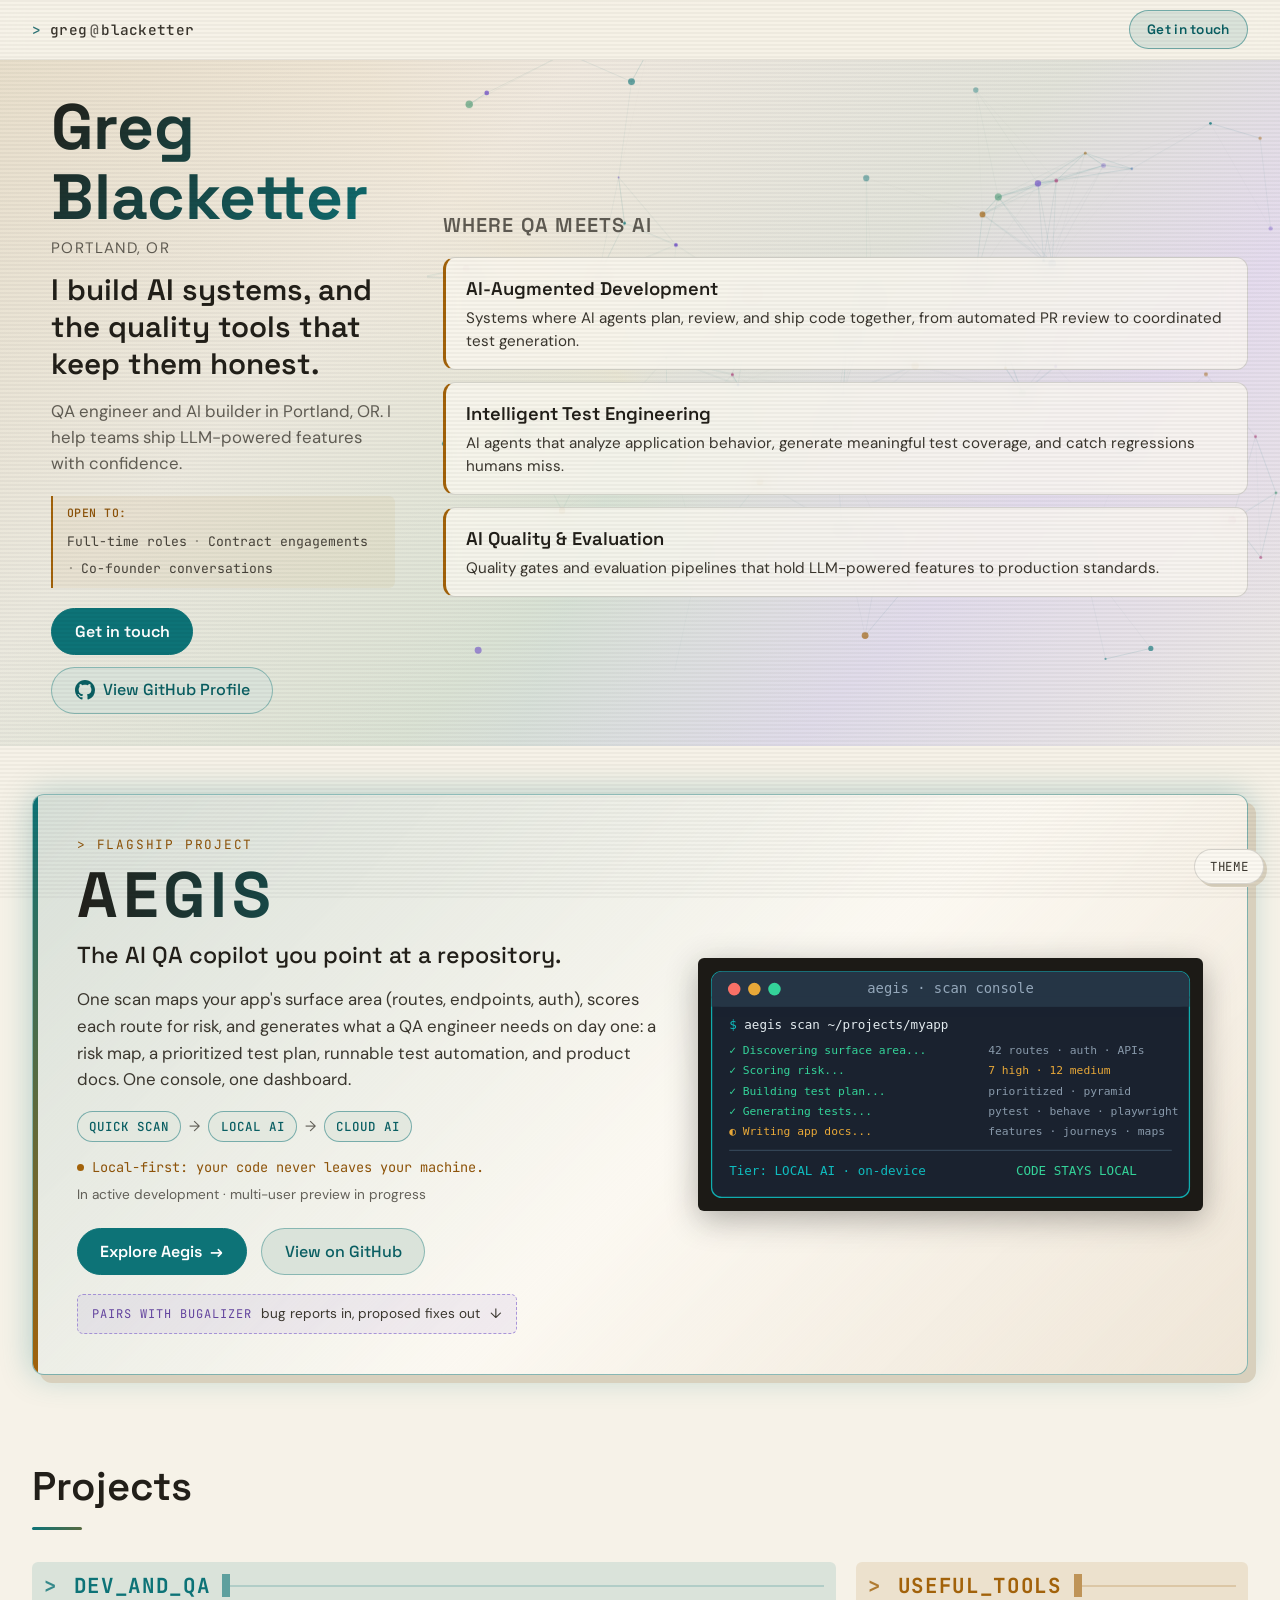
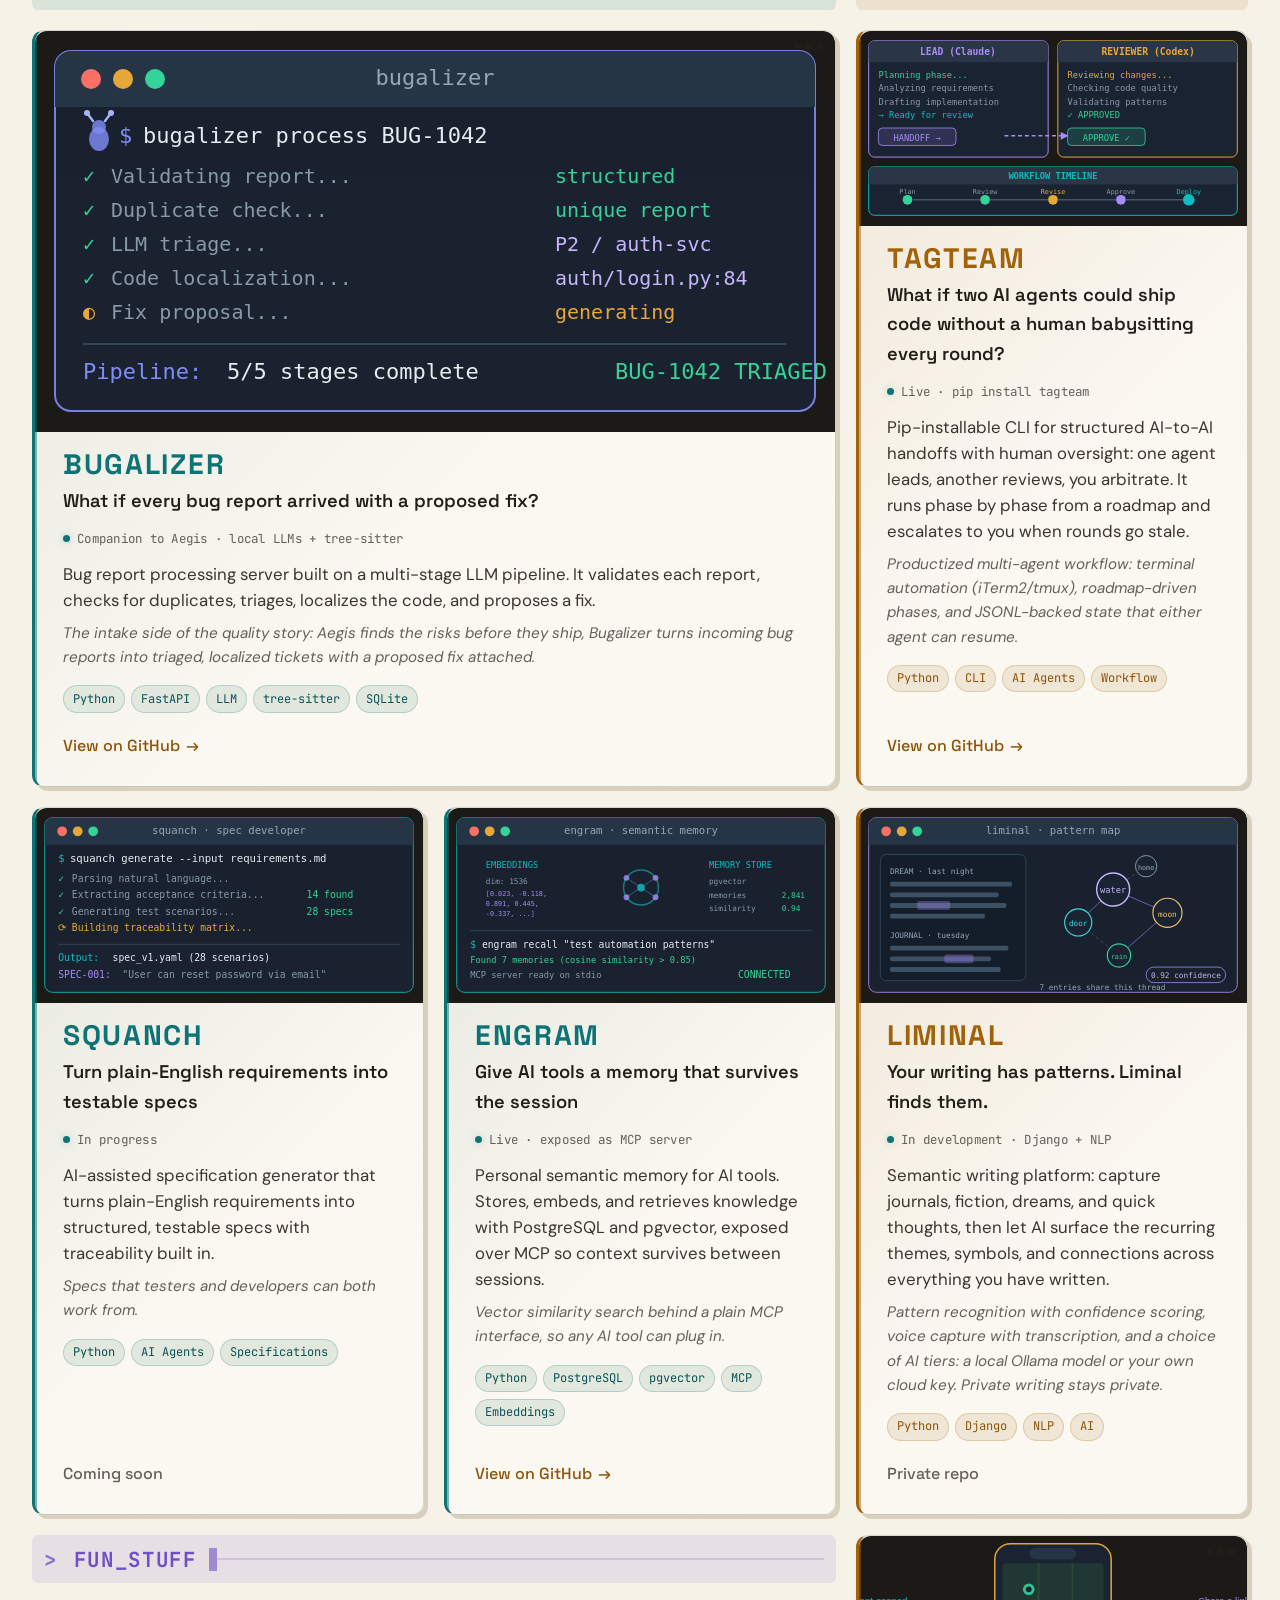
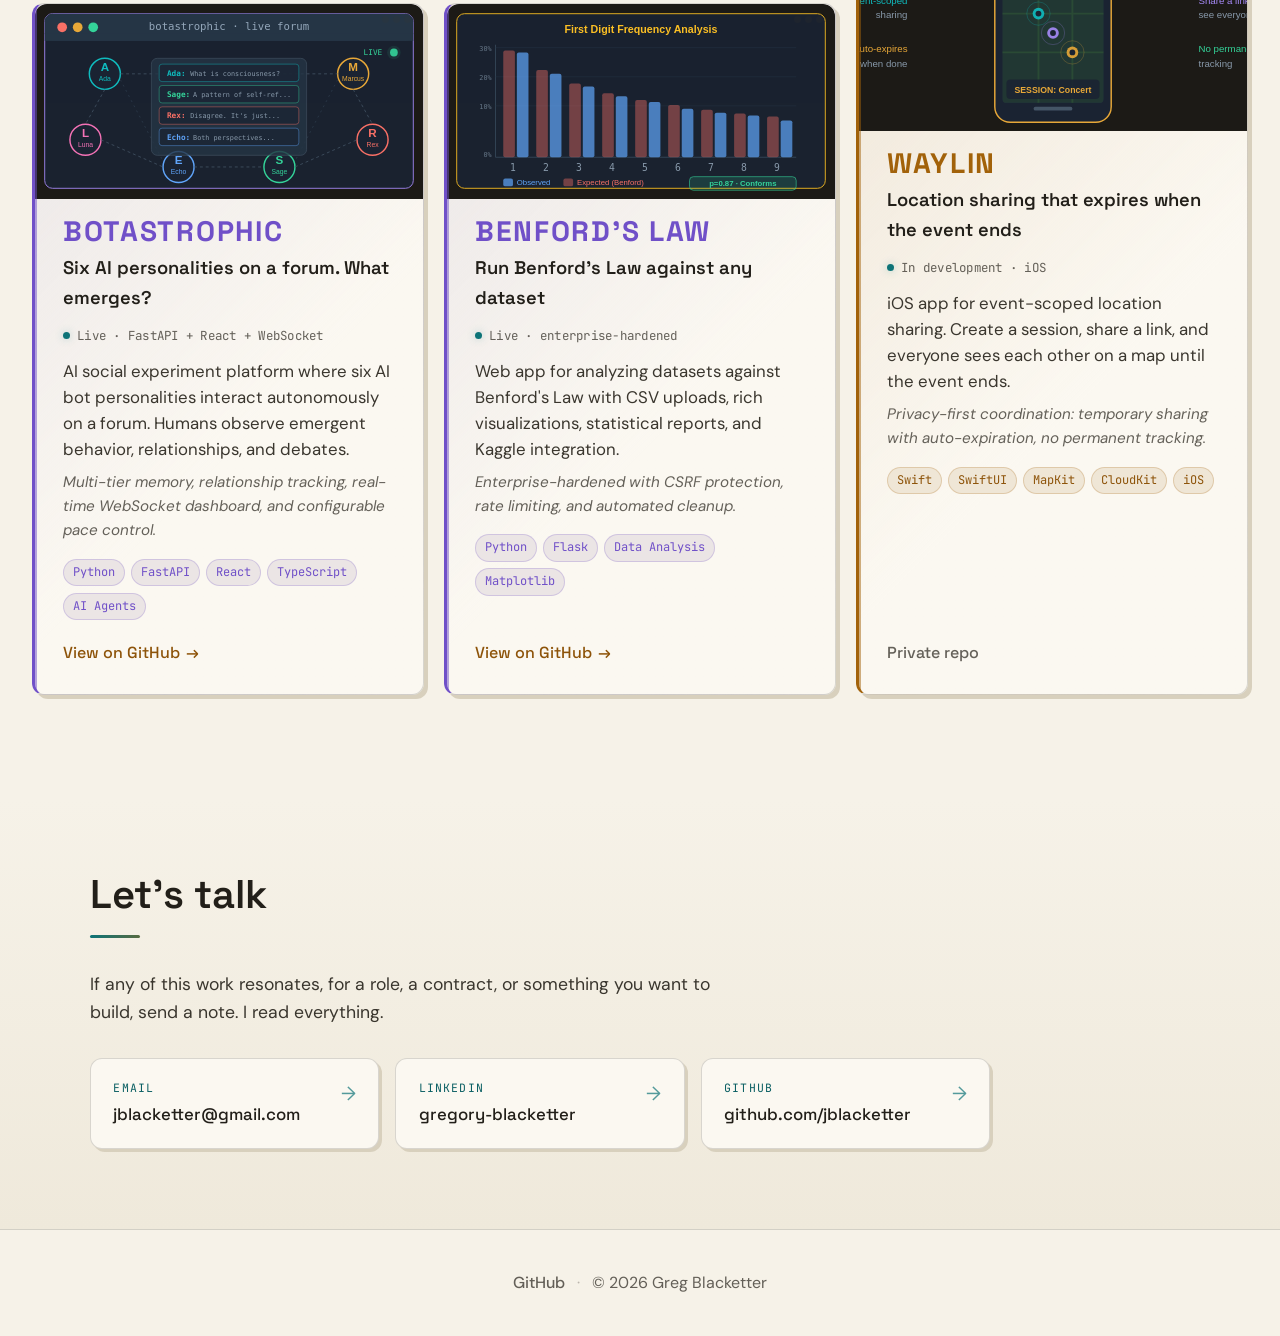
==== commit b50fa2a0: "Lengthen og descriptions past LinkedIn's 100-char floor Co-Authored-By: Claude Fable 5 <noreply@anth" ====
--- a/index.html
+++ b/index.html
@@ -6,7 +6,7 @@
   <title>Greg Blacketter | AI systems and the quality tools that keep them honest</title>
   <meta name="description" content="Greg Blacketter, QA engineer and AI builder in Portland, OR. I help teams ship LLM-powered features with confidence. Open to full-time, contract, and co-founder conversations.">
   <meta property="og:title" content="Greg Blacketter | AI systems and the quality tools that keep them honest">
-  <meta property="og:description" content="QA engineer and AI builder. I help teams ship LLM-powered features with confidence.">
+  <meta property="og:description" content="QA engineer and AI builder in Portland, OR. I help teams ship LLM-powered features with confidence. Flagship: Aegis, the AI QA copilot you point at a repository.">
   <meta property="og:type" content="website">
   <meta property="og:url" content="https://jblacketter.github.io/">
   <meta property="og:image" content="https://jblacketter.github.io/images/og-home.png">
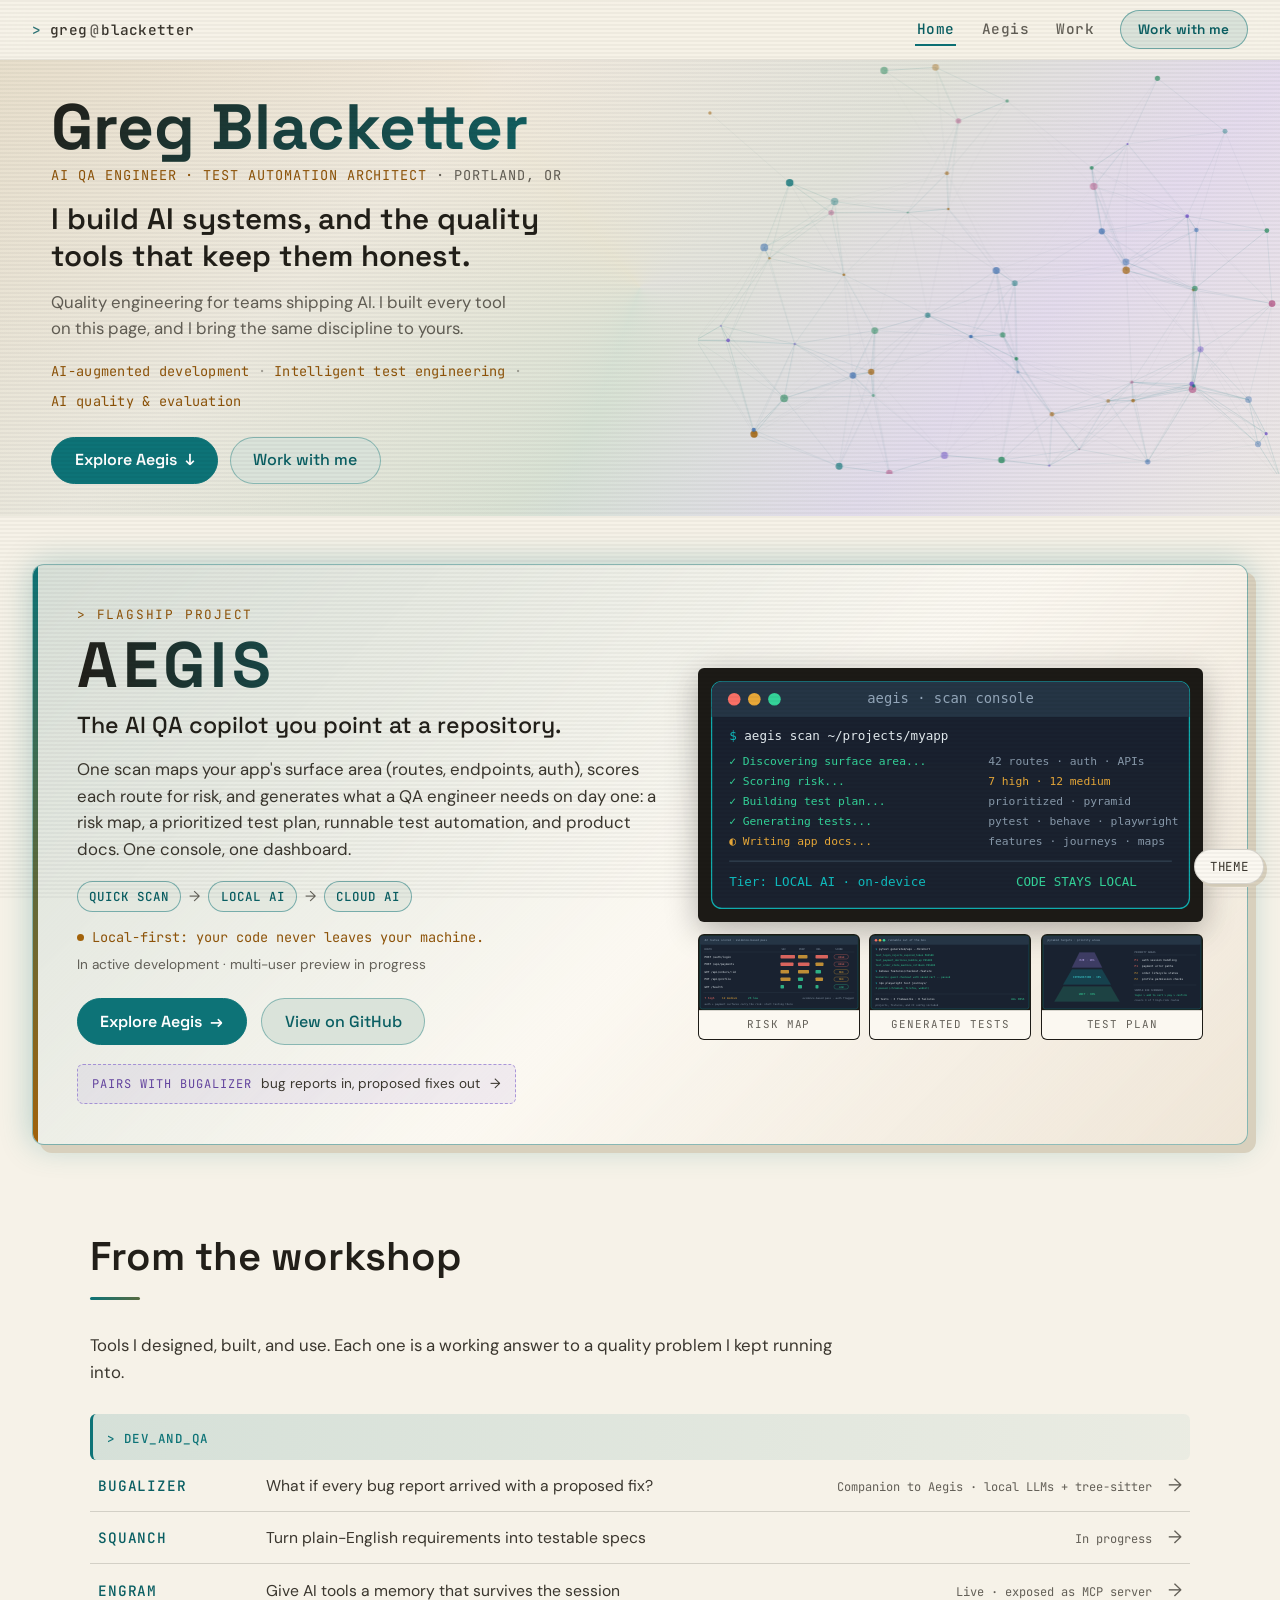
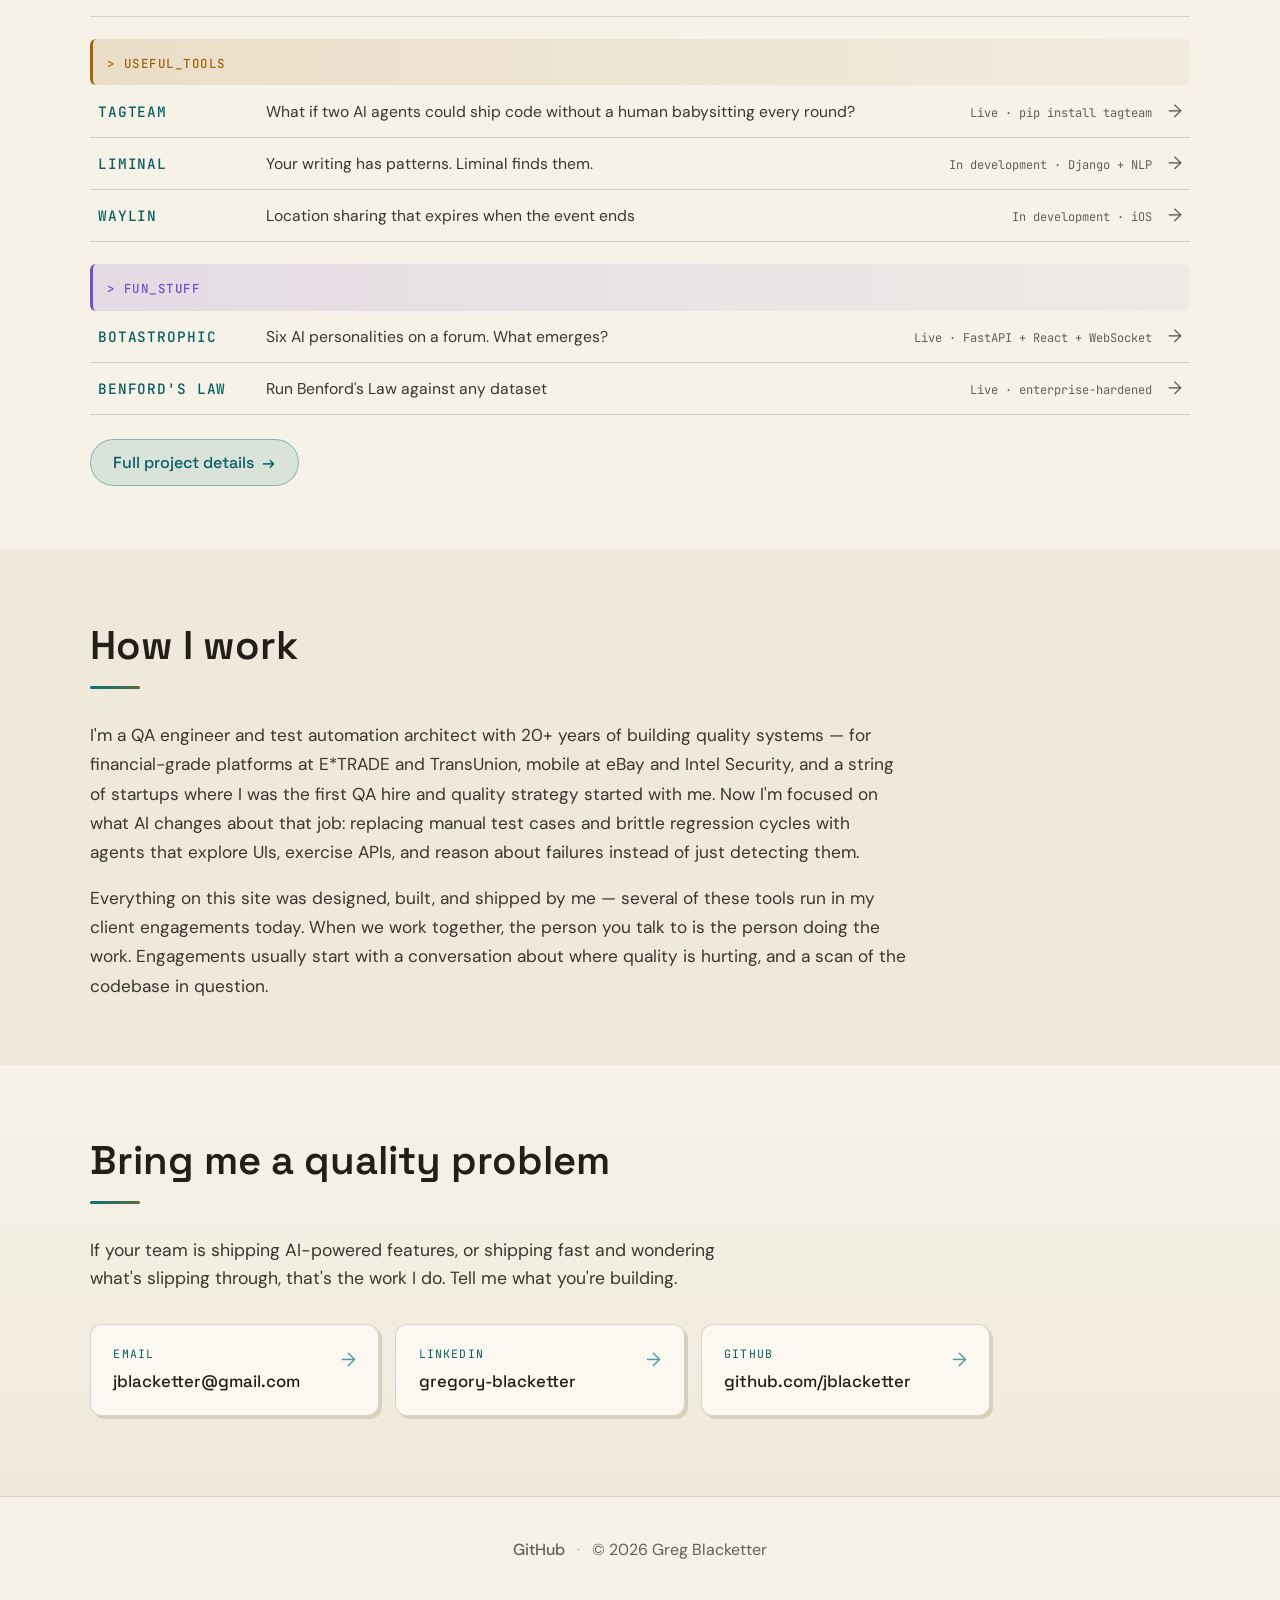
==== commit 44d0bd44: "Promote portfolio-preview to live site Brings over the tested preview from jblacketter/portfolio-pre" ====
--- a/index.html
+++ b/index.html
@@ -1,12 +1,13 @@
 <!DOCTYPE html>
 <html lang="en">
 <head>
+  <meta name="robots" content="noindex, nofollow">
   <meta charset="UTF-8">
   <meta name="viewport" content="width=device-width, initial-scale=1.0">
   <title>Greg Blacketter | AI systems and the quality tools that keep them honest</title>
-  <meta name="description" content="Greg Blacketter, QA engineer and AI builder in Portland, OR. I help teams ship LLM-powered features with confidence. Open to full-time, contract, and co-founder conversations.">
+  <meta name="description" content="Greg Blacketter, QA engineer and test automation architect in Portland, OR. Quality engineering for teams shipping AI, backed by tools I designed and built. Flagship: Aegis, the AI QA copilot you point at a repository.">
   <meta property="og:title" content="Greg Blacketter | AI systems and the quality tools that keep them honest">
-  <meta property="og:description" content="QA engineer and AI builder in Portland, OR. I help teams ship LLM-powered features with confidence. Flagship: Aegis, the AI QA copilot you point at a repository.">
+  <meta property="og:description" content="Quality engineering for teams shipping AI, backed by tools I designed and built. Flagship: Aegis, the AI QA copilot you point at a repository.">
   <meta property="og:type" content="website">
   <meta property="og:url" content="https://jblacketter.github.io/">
   <meta property="og:image" content="https://jblacketter.github.io/images/og-home.png">
@@ -28,11 +29,16 @@
 
   <!-- Top nav -->
   <nav class="topbar" aria-label="Primary">
-    <a class="topbar__brand" href="#hero">
+    <a class="topbar__brand" href="index.html">
       <span class="topbar__prompt">&gt;</span>
       <span class="topbar__name">greg</span><span class="topbar__at">@</span><span class="topbar__host">blacketter</span>
     </a>
-    <a class="topbar__cta" href="#contact">Get in touch</a>
+    <div class="topbar__nav">
+      <a class="topbar__link" href="index.html" aria-current="page">Home</a>
+      <a class="topbar__link" href="aegis.html">Aegis</a>
+      <a class="topbar__link" href="work.html">Work</a>
+      <a class="topbar__cta" href="#contact">Work with me</a>
+    </div>
   </nav>
 
   <!-- Hero -->
@@ -41,33 +47,22 @@
 
     <div class="hero__left reveal">
       <p class="hero__name">Greg Blacketter</p>
-      <p class="hero__location">Portland, OR</p>
+      <p class="hero__role">AI QA Engineer &middot; Test Automation Architect <span class="hero__role-loc">&middot; Portland, OR</span></p>
       <h1 class="hero__title" id="hero-title">I build AI systems, and the quality tools that keep them honest.</h1>
-      <p class="hero__tagline" id="hero-tagline">QA engineer and AI builder in Portland, OR. I help teams ship LLM-powered features with confidence.</p>
+      <p class="hero__tagline" id="hero-tagline">Quality engineering for teams shipping AI. I built every tool on this page, and I bring the same discipline to yours.</p>
 
-      <div class="hero__availability" id="hero-availability" aria-label="Availability">
+      <p class="hero__capabilities" id="hero-capabilities" aria-label="Practice areas">
         <!-- Rendered by main.js -->
-      </div>
+      </p>
 
       <div class="hero__ctas">
-        <a class="hero__cta hero__cta--primary" href="#contact">Get in touch</a>
-        <a class="hero__cta" id="hero-github" href="https://github.com/jblacketter" target="_blank" rel="noopener noreferrer">
-          <svg class="hero__github-icon" width="20" height="20" viewBox="0 0 24 24" fill="currentColor" aria-hidden="true">
-            <path d="M12 0C5.37 0 0 5.37 0 12c0 5.31 3.435 9.795 8.205 11.385.6.105.825-.255.825-.57 0-.285-.015-1.23-.015-2.235-3.015.555-3.795-.735-4.035-1.41-.135-.345-.72-1.41-1.23-1.695-.42-.225-1.02-.78-.015-.795.945-.015 1.62.87 1.845 1.23 1.08 1.815 2.805 1.305 3.495.99.105-.78.42-1.305.765-1.605-2.67-.3-5.46-1.335-5.46-5.925 0-1.305.465-2.385 1.23-3.225-.12-.3-.54-1.53.12-3.18 0 0 1.005-.315 3.3 1.23.96-.27 1.98-.405 3-.405s2.04.135 3 .405c2.295-1.56 3.3-1.23 3.3-1.23.66 1.65.24 2.88.12 3.18.765.84 1.23 1.905 1.23 3.225 0 4.605-2.805 5.625-5.475 5.925.435.375.81 1.095.81 2.22 0 1.605-.015 2.895-.015 3.3 0 .315.225.69.825.57A12.02 12.02 0 0024 12c0-6.63-5.37-12-12-12z"/>
-          </svg>
-          View GitHub Profile
-        </a>
+        <a class="hero__cta hero__cta--primary" href="#aegis">Explore Aegis <span aria-hidden="true">&darr;</span></a>
+        <a class="hero__cta" href="#contact">Work with me</a>
       </div>
     </div>
 
     <div class="hero__right">
       <canvas class="hero__canvas" id="hero-canvas" aria-hidden="true"></canvas>
-      <div class="hero__focus" id="hero-focus">
-        <h2 class="hero__focus-heading">Where QA Meets AI</h2>
-        <div class="focus__grid" id="focus-grid">
-          <!-- Rendered by main.js -->
-        </div>
-      </div>
     </div>
   </header>
 
@@ -78,22 +73,50 @@
     </div>
   </section>
 
-  <!-- Projects -->
-  <section class="section" id="projects">
-    <div class="section__inner section__inner--wide">
-      <h2 class="section__heading reveal">Projects</h2>
-      <div class="projects-layout" id="projects-layout">
+  <!-- Workshop: compact project list -->
+  <section class="section" id="workshop">
+    <div class="section__inner">
+      <h2 class="section__heading reveal">From the workshop</h2>
+      <p class="workshop__intro reveal">
+        Tools I designed, built, and use. Each one is a working answer to a quality problem I kept
+        running into.
+      </p>
+      <div class="workshop" id="workshop-list">
         <!-- Rendered by main.js -->
       </div>
+      <p class="workshop__more reveal">
+        <a class="hero__cta" href="work.html">Full project details <span aria-hidden="true">&rarr;</span></a>
+      </p>
+    </div>
+  </section>
+
+  <!-- About -->
+  <section class="section section--alt" id="about">
+    <div class="section__inner">
+      <h2 class="section__heading reveal">How I work</h2>
+      <p class="about__text reveal">
+        I'm a QA engineer and test automation architect with 20+ years of building quality
+        systems — for financial-grade platforms at E*TRADE and TransUnion, mobile at eBay and
+        Intel Security, and a string of startups where I was the first QA hire and quality
+        strategy started with me. Now I'm focused on what AI changes about that job: replacing
+        manual test cases and brittle regression cycles with agents that explore UIs, exercise
+        APIs, and reason about failures instead of just detecting them.
+      </p>
+      <p class="about__text reveal">
+        Everything on this site was designed, built, and shipped by me — several of these tools
+        run in my client engagements today. When we work together, the person you talk to is the
+        person doing the work. Engagements usually start with a conversation about where quality
+        is hurting, and a scan of the codebase in question.
+      </p>
     </div>
   </section>
 
   <!-- Contact -->
   <section class="section section--contact" id="contact">
     <div class="section__inner">
-      <h2 class="section__heading reveal" id="contact-heading">Let's talk</h2>
+      <h2 class="section__heading reveal" id="contact-heading">Bring me a quality problem</h2>
       <p class="contact__subheading reveal" id="contact-subheading">
-        If any of this work resonates, for a role, a contract, or something you want to build, send a note. I read everything.
+        If your team is shipping AI-powered features, or shipping fast and wondering what's slipping through, that's the work I do. Tell me what you're building.
       </p>
       <div class="contact__links reveal" id="contact-links">
         <!-- Rendered by main.js -->
--- a/css/style.css
+++ b/css/style.css
@@ -148,8 +148,6 @@
   .hero__bg::before { animation: none; }
   .hero__name { animation: none; }
   .hero__cta { animation: none; }
-  .focus-card { animation: none; }
-  .focus-card.reveal { transition-delay: 0s; }
   .card::before { animation: none; opacity: 0.5; }
   .section__heading::after { animation: none; }
   .badge--progress::after { animation: none; }
@@ -157,12 +155,13 @@
 }
 
 /* ===================================================
-   HERO · left 1/3 identity, right 2/3 particles
+   HERO · left identity, right particle field
    =================================================== */
 .hero {
   position: relative;
   display: grid;
-  grid-template-columns: 1fr 2fr;
+  grid-template-columns: 1.2fr 1fr;
+  min-height: 46vh;
   overflow: hidden;
 }
 
@@ -235,14 +234,16 @@
   100% { background-position: 100% 50%; }
 }
 
-.hero__location {
-  font-family: var(--font-body);
-  font-size: 0.95rem;
-  color: var(--ink-muted);
-  letter-spacing: 0.08em;
+.hero__role {
+  font-family: var(--font-mono);
+  font-size: 0.85rem;
+  color: var(--link-2);
+  letter-spacing: 0.07em;
   text-transform: uppercase;
-  margin-bottom: 0.75rem;
-}
+  margin-bottom: 0.85rem;
+}
+
+.hero__role-loc { color: var(--ink-muted); }
 
 .hero__title {
   font-family: var(--font-heading);
@@ -327,80 +328,61 @@
 .hero__github-icon { flex-shrink: 0; }
 
 /* ===================================================
-   CURRENT FOCUS (inside hero__right)
-   =================================================== */
-.hero__focus {
-  position: relative;
-  z-index: 2;
-  padding: 2rem 2rem 2rem 1rem;
+   CAPABILITY STRIP (hero, one monospace line)
+   =================================================== */
+.hero__capabilities {
   display: flex;
-  flex-direction: column;
-  justify-content: center;
-  height: 100%;
-}
-
-.hero__focus-heading {
-  font-family: var(--font-heading);
-  font-size: 1.25rem;
-  font-weight: 600;
-  color: var(--ink-heading);
-  margin-bottom: 1rem;
+  flex-wrap: wrap;
+  align-items: center;
+  gap: 0.5rem;
+  font-family: var(--font-mono);
+  font-size: 0.85rem;
+  letter-spacing: 0.02em;
+  color: var(--link-2);
+  margin-bottom: 1.5rem;
+}
+
+.capabilities__sep {
+  color: var(--ink-muted);
+  opacity: 0.55;
+  user-select: none;
+}
+
+/* ===================================================
+   FEATURED ARTIFACT STRIP (inside featured__art)
+   =================================================== */
+.featured__artifacts {
+  display: grid;
+  grid-template-columns: repeat(3, 1fr);
+  gap: 0.6rem;
+  margin-top: 0.75rem;
+}
+
+.featured__artifact {
+  margin: 0;
+  border-radius: var(--radius-sm);
+  overflow: hidden;
+  border: 1px solid var(--border);
+  background: var(--surface-deep);
+}
+
+.featured__artifact img {
+  width: 100%;
+  height: auto;
+  display: block;
+}
+
+.featured__artifact-label {
+  font-family: var(--font-mono);
+  font-size: 0.68rem;
   text-transform: uppercase;
-  letter-spacing: 0.06em;
-  opacity: 0.7;
-}
-
-.focus__grid {
-  display: flex;
-  flex-direction: column;
-  gap: 0.75rem;
-}
-
-.focus-card {
-  background: color-mix(in srgb, var(--bg-card) 75%, transparent);
-  backdrop-filter: blur(10px);
-  -webkit-backdrop-filter: blur(10px);
-  border: 1px solid var(--border);
-  border-radius: var(--radius);
-  padding: 1rem 1.25rem;
-  border-left: 3px solid var(--accent-2);
-  transition: transform 0.35s cubic-bezier(0.22, 1, 0.36, 1), box-shadow 0.35s ease;
-  animation: drift var(--drift-speed, 6s) ease-in-out infinite alternate;
-  animation-delay: var(--drift-delay, 0s);
-}
-
-.focus-card:nth-child(1) { --drift-speed: 5.5s; --drift-delay: 0s; }
-.focus-card:nth-child(2) { --drift-speed: 6.5s; --drift-delay: 1.2s; }
-.focus-card:nth-child(3) { --drift-speed: 7s; --drift-delay: 2.4s; }
-
-@keyframes drift {
-  0%   { transform: translateY(0); }
-  100% { transform: translateY(-4px); }
-}
-
-.focus-card:hover {
-  transform: translateY(-6px) !important;
-  box-shadow: 0 8px 28px rgba(0, 0, 0, 0.3), 0 0 16px color-mix(in srgb, var(--accent-2) 15%, transparent);
-}
-
-.focus-card__title {
-  font-family: var(--font-heading);
-  font-size: 1.15rem;
-  font-weight: 600;
-  color: var(--ink-heading);
-  margin-bottom: 0.25rem;
-}
-
-.focus-card__desc {
-  font-size: 0.95rem;
-  color: var(--ink);
-  line-height: 1.5;
-}
-
-/* Staggered entrance for focus cards */
-.focus-card.reveal:nth-child(1) { transition-delay: 0.1s; }
-.focus-card.reveal:nth-child(2) { transition-delay: 0.25s; }
-.focus-card.reveal:nth-child(3) { transition-delay: 0.4s; }
+  letter-spacing: 0.08em;
+  color: var(--ink-muted);
+  background: var(--bg-card);
+  text-align: center;
+  padding: 0.35rem 0.25rem;
+  border-top: 1px solid var(--border);
+}
 
 /* ===================================================
    SECTIONS (shared)
@@ -561,19 +543,19 @@
 }
 
 /* Category accent tints on cards */
-.card[data-category="dev-qa"], .category-label[data-category="dev-qa"] {
+.card[data-category="dev-qa"], .category-label[data-category="dev-qa"], .workshop__group[data-category="dev-qa"] {
   --cat-accent: var(--cat-dev-qa);
   --cat-accent-text: var(--cat-dev-qa-text);
   --cat-accent-text-sm: var(--cat-dev-qa-text-sm);
   --cat-glow: color-mix(in srgb, var(--cat-dev-qa) 20%, transparent);
 }
-.card[data-category="tools"], .category-label[data-category="tools"] {
+.card[data-category="tools"], .category-label[data-category="tools"], .workshop__group[data-category="tools"] {
   --cat-accent: var(--cat-tools);
   --cat-accent-text: var(--cat-tools-text);
   --cat-accent-text-sm: var(--cat-tools-text-sm);
   --cat-glow: color-mix(in srgb, var(--cat-tools) 20%, transparent);
 }
-.card[data-category="fun"], .category-label[data-category="fun"] {
+.card[data-category="fun"], .category-label[data-category="fun"], .workshop__group[data-category="fun"] {
   --cat-accent: var(--cat-fun);
   --cat-accent-text: var(--cat-fun-text);
   --cat-accent-text-sm: var(--cat-fun-text-sm);
@@ -826,6 +808,28 @@
 
 .topbar__at { color: var(--ink-muted); }
 .topbar__host { color: var(--ink); }
+
+.topbar__nav {
+  display: flex;
+  align-items: center;
+  gap: clamp(0.75rem, 2.5vw, 1.5rem);
+}
+
+.topbar__link {
+  color: var(--ink-muted);
+  font-weight: 500;
+  letter-spacing: 0.03em;
+  padding: 0.25rem 0.1rem;
+  border-bottom: 2px solid transparent;
+  transition: color var(--transition), border-color var(--transition);
+}
+
+.topbar__link:hover { color: var(--link); }
+
+.topbar__link[aria-current="page"] {
+  color: var(--link);
+  border-bottom-color: var(--accent);
+}
 
 .topbar__cta {
   display: inline-flex;
@@ -850,49 +854,151 @@
 }
 
 /* ===================================================
-   AVAILABILITY STRIP (hero)
-   =================================================== */
-.hero__availability {
+   WORKSHOP LIST (compact project index)
+   =================================================== */
+.workshop__intro {
+  font-size: 1.05rem;
+  color: var(--ink);
+  max-width: 62ch;
+  margin-bottom: 1.75rem;
+  line-height: 1.6;
+}
+
+.workshop {
   display: flex;
-  flex-wrap: wrap;
-  align-items: center;
-  gap: 0.5rem;
-  margin-bottom: 1.25rem;
+  flex-direction: column;
+}
+
+/* Full-width tinted category bar (matches the card grid's category tints) */
+.workshop__group {
+  margin-top: 1.4rem;
   padding: 0.55rem 0.85rem;
-  border-left: 2px solid var(--accent-2);
-  background: color-mix(in srgb, var(--accent-2) 6%, transparent);
-  border-radius: 0 var(--radius-sm) var(--radius-sm) 0;
-  font-family: var(--font-mono);
-  font-size: 0.82rem;
+  border-radius: var(--radius-sm);
+  border-left: 3px solid var(--cat-accent, var(--accent));
+  background: linear-gradient(90deg, color-mix(in srgb, var(--cat-accent, var(--accent)) 14%, var(--bg)) 0%, color-mix(in srgb, var(--cat-accent, var(--accent)) 5%, var(--bg)) 100%);
+}
+
+.workshop__group:first-child { margin-top: 0; }
+
+.workshop__group-label {
+  font-family: var(--font-mono);
+  font-size: 0.78rem;
+  font-weight: 500;
+  text-transform: uppercase;
+  letter-spacing: 0.12em;
+  color: var(--cat-accent-text, var(--link));
+}
+
+.workshop-row {
+  display: grid;
+  grid-template-columns: 9.5rem 1fr auto auto;
+  align-items: baseline;
+  gap: 1rem;
+  padding: 0.7rem 0.5rem;
+  border-bottom: 1px solid var(--border);
   color: var(--ink);
-  width: fit-content;
-  max-width: 100%;
-}
-
-.availability__label {
+  transition: background var(--transition), transform var(--transition);
+}
+
+.workshop-row:hover {
+  background: color-mix(in srgb, var(--accent) 6%, transparent);
+  transform: translateX(4px);
+}
+
+.workshop-row__name {
+  font-family: var(--font-mono);
+  font-size: 0.9rem;
+  font-weight: 500;
+  text-transform: uppercase;
+  letter-spacing: 0.06em;
+  color: var(--link);
+}
+
+.workshop-row__title {
+  font-size: 0.98rem;
+  color: var(--ink);
+  line-height: 1.45;
+}
+
+.workshop-row__status {
+  font-family: var(--font-mono);
+  font-size: 0.75rem;
+  color: var(--ink-muted);
+  white-space: nowrap;
+}
+
+.workshop-row__arrow {
+  color: var(--ink-muted);
+  transition: transform var(--transition), color var(--transition);
+}
+
+.workshop-row:hover .workshop-row__arrow {
+  color: var(--link);
+  transform: translateX(3px);
+}
+
+.workshop__more { margin-top: 1.5rem; }
+
+@media (max-width: 640px) {
+  .workshop-row {
+    grid-template-columns: 1fr auto;
+    row-gap: 0.15rem;
+  }
+  .workshop-row__title { grid-column: 1 / -1; }
+  .workshop-row__status { display: none; }
+}
+
+/* ===================================================
+   ABOUT / HOW I WORK
+   =================================================== */
+.about__text {
+  font-size: 1.08rem;
+  color: var(--ink);
+  max-width: 68ch;
+  line-height: 1.7;
+}
+
+.about__text + .about__text { margin-top: 1rem; }
+
+/* ===================================================
+   PAGE HERO (secondary pages: work.html)
+   =================================================== */
+.page-hero {
+  max-width: 1100px;
+  margin: 0 auto;
+  padding: 3.5rem 2rem 1rem;
+}
+
+.page-hero__eyebrow {
+  font-family: var(--font-mono);
+  font-size: 0.8rem;
+  text-transform: uppercase;
+  letter-spacing: 0.14em;
   color: var(--link-2);
-  font-weight: 500;
-  letter-spacing: 0.04em;
-  text-transform: uppercase;
-  font-size: 0.72rem;
-}
-
-.availability__items {
-  display: inline-flex;
-  flex-wrap: wrap;
-  align-items: center;
-  gap: 0.4rem;
-}
-
-.availability__item {
+  margin-bottom: 0.6rem;
+}
+
+.page-hero__title {
+  font-family: var(--font-heading);
+  font-size: clamp(1.6rem, 3.5vw, 2.3rem);
+  font-weight: 600;
+  color: var(--ink-heading);
+  line-height: 1.2;
+  max-width: 24ch;
+  margin-bottom: 0.75rem;
+}
+
+.page-hero__desc {
+  font-size: 1.05rem;
   color: var(--ink);
-  opacity: 0.92;
-}
-
-.availability__sep {
-  color: var(--ink-muted);
-  opacity: 0.55;
-  user-select: none;
+  max-width: 60ch;
+  line-height: 1.6;
+}
+
+.page-hero__desc a {
+  color: var(--link);
+  text-decoration: underline;
+  text-underline-offset: 3px;
 }
 
 /* ===================================================
@@ -1178,18 +1284,14 @@
   color: var(--link-3);
 }
 
-.featured__art {
+.featured__art > img {
+  width: 100%;
+  height: auto;
+  display: block;
   border-radius: var(--radius-sm);
-  overflow: hidden;
   background: var(--surface-deep);
   border: 1px solid var(--border);
   box-shadow: 0 8px 32px rgba(0, 0, 0, 0.3);
-}
-
-.featured__art img {
-  width: 100%;
-  height: auto;
-  display: block;
 }
 
 /* ===================================================
@@ -1206,14 +1308,19 @@
   .hero {
     grid-template-columns: 1fr;
   }
-  .hero__left { padding: 2rem 1.5rem 1rem; }
-  .hero__focus { padding: 0 1.5rem 2rem; }
+  .hero__left { padding: 2rem 1.5rem 2rem; }
+  /* Hero canvas has no content on mobile once stacked; keep it shallow */
+  .hero__right { min-height: 120px; }
   .section { padding: 3rem 1.5rem; }
+  .page-hero { padding: 2.5rem 1.5rem 0.5rem; }
 
   .topbar { padding: 0.55rem 1rem; }
   .topbar__cta { padding: 0.4rem 0.9rem; font-size: 0.8rem; }
-
-  .hero__availability { font-size: 0.78rem; }
+  /* Squeeze the brand down so nav links + CTA fit on phones */
+  .topbar__name, .topbar__at { display: none; }
+  .topbar { font-size: 0.85rem; }
+  .topbar__brand { margin-right: 0.6rem; }
+  .topbar__cta { white-space: nowrap; }
 
   .projects-layout {
     grid-template-columns: 1fr;
@@ -1228,6 +1335,8 @@
 }
 
 @media (max-width: 480px) {
+  /* Brand collapses to the prompt glyph so all three nav links + CTA fit */
+  .topbar__host { display: none; }
   .hero__left { padding: 1.5rem 1rem 0.75rem; }
   .section { padding: 2.5rem 1rem; }
   .hero__cta { padding: 0.55rem 1.1rem; font-size: 0.85rem; }
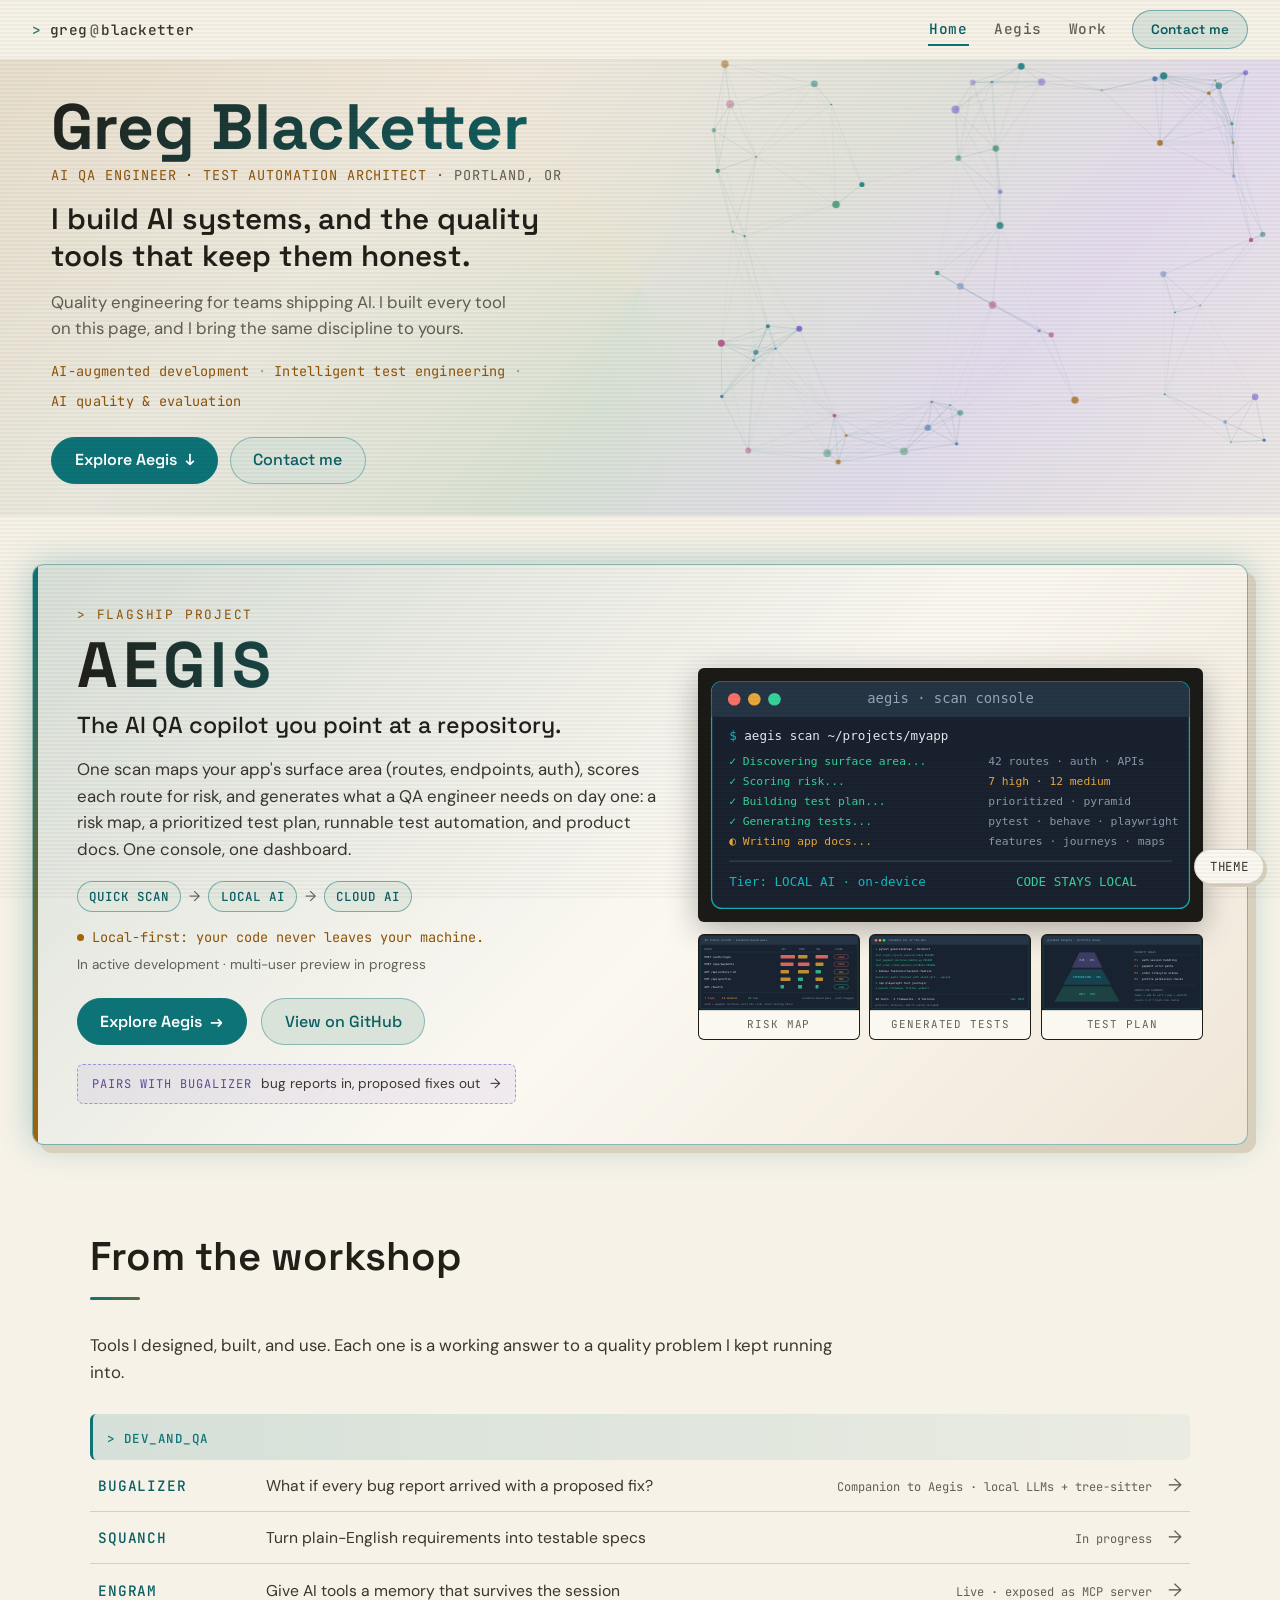
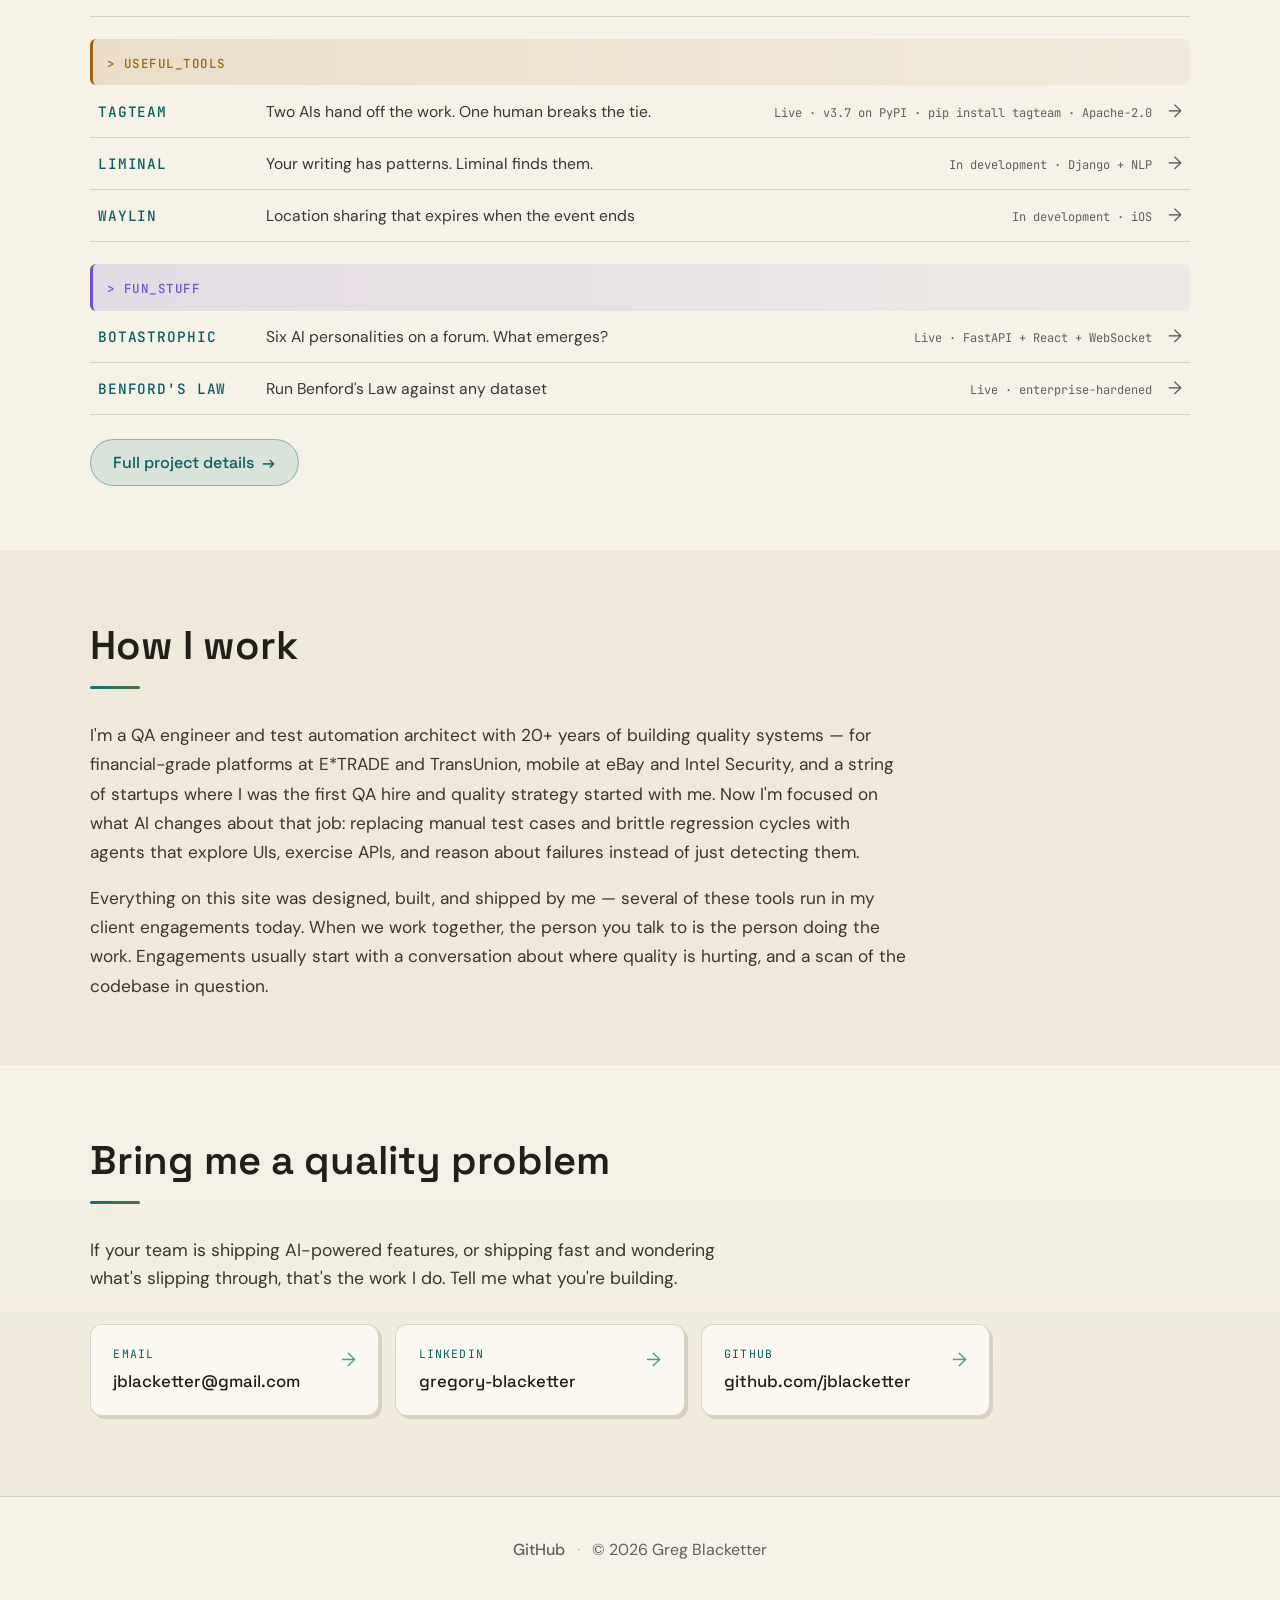
==== commit 83acbbfc: "Rename CTA buttons: 'Work with me' -> 'Contact me'" ====
--- a/index.html
+++ b/index.html
@@ -37,7 +37,7 @@
       <a class="topbar__link" href="index.html" aria-current="page">Home</a>
       <a class="topbar__link" href="aegis.html">Aegis</a>
       <a class="topbar__link" href="work.html">Work</a>
-      <a class="topbar__cta" href="#contact">Work with me</a>
+      <a class="topbar__cta" href="#contact">Contact me</a>
     </div>
   </nav>
 
@@ -57,7 +57,7 @@
 
       <div class="hero__ctas">
         <a class="hero__cta hero__cta--primary" href="#aegis">Explore Aegis <span aria-hidden="true">&darr;</span></a>
-        <a class="hero__cta" href="#contact">Work with me</a>
+        <a class="hero__cta" href="#contact">Contact me</a>
       </div>
     </div>
 
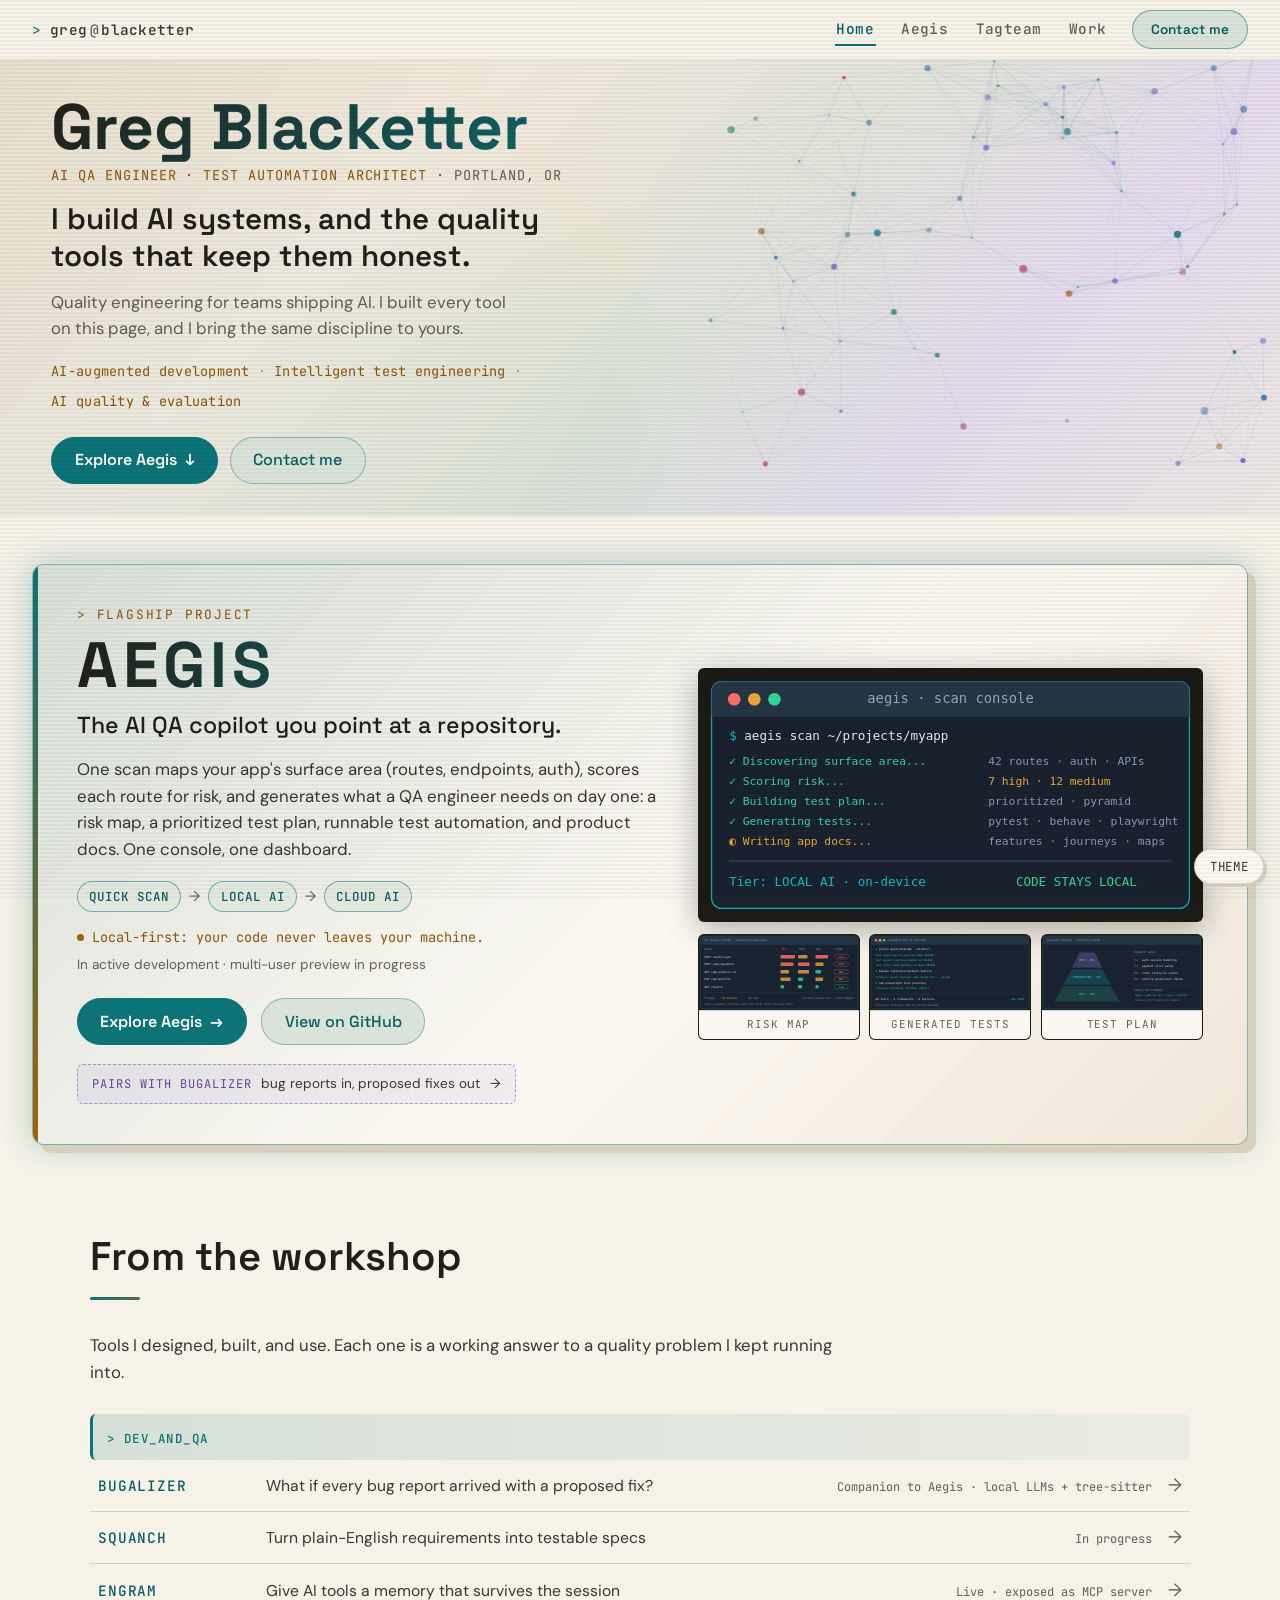
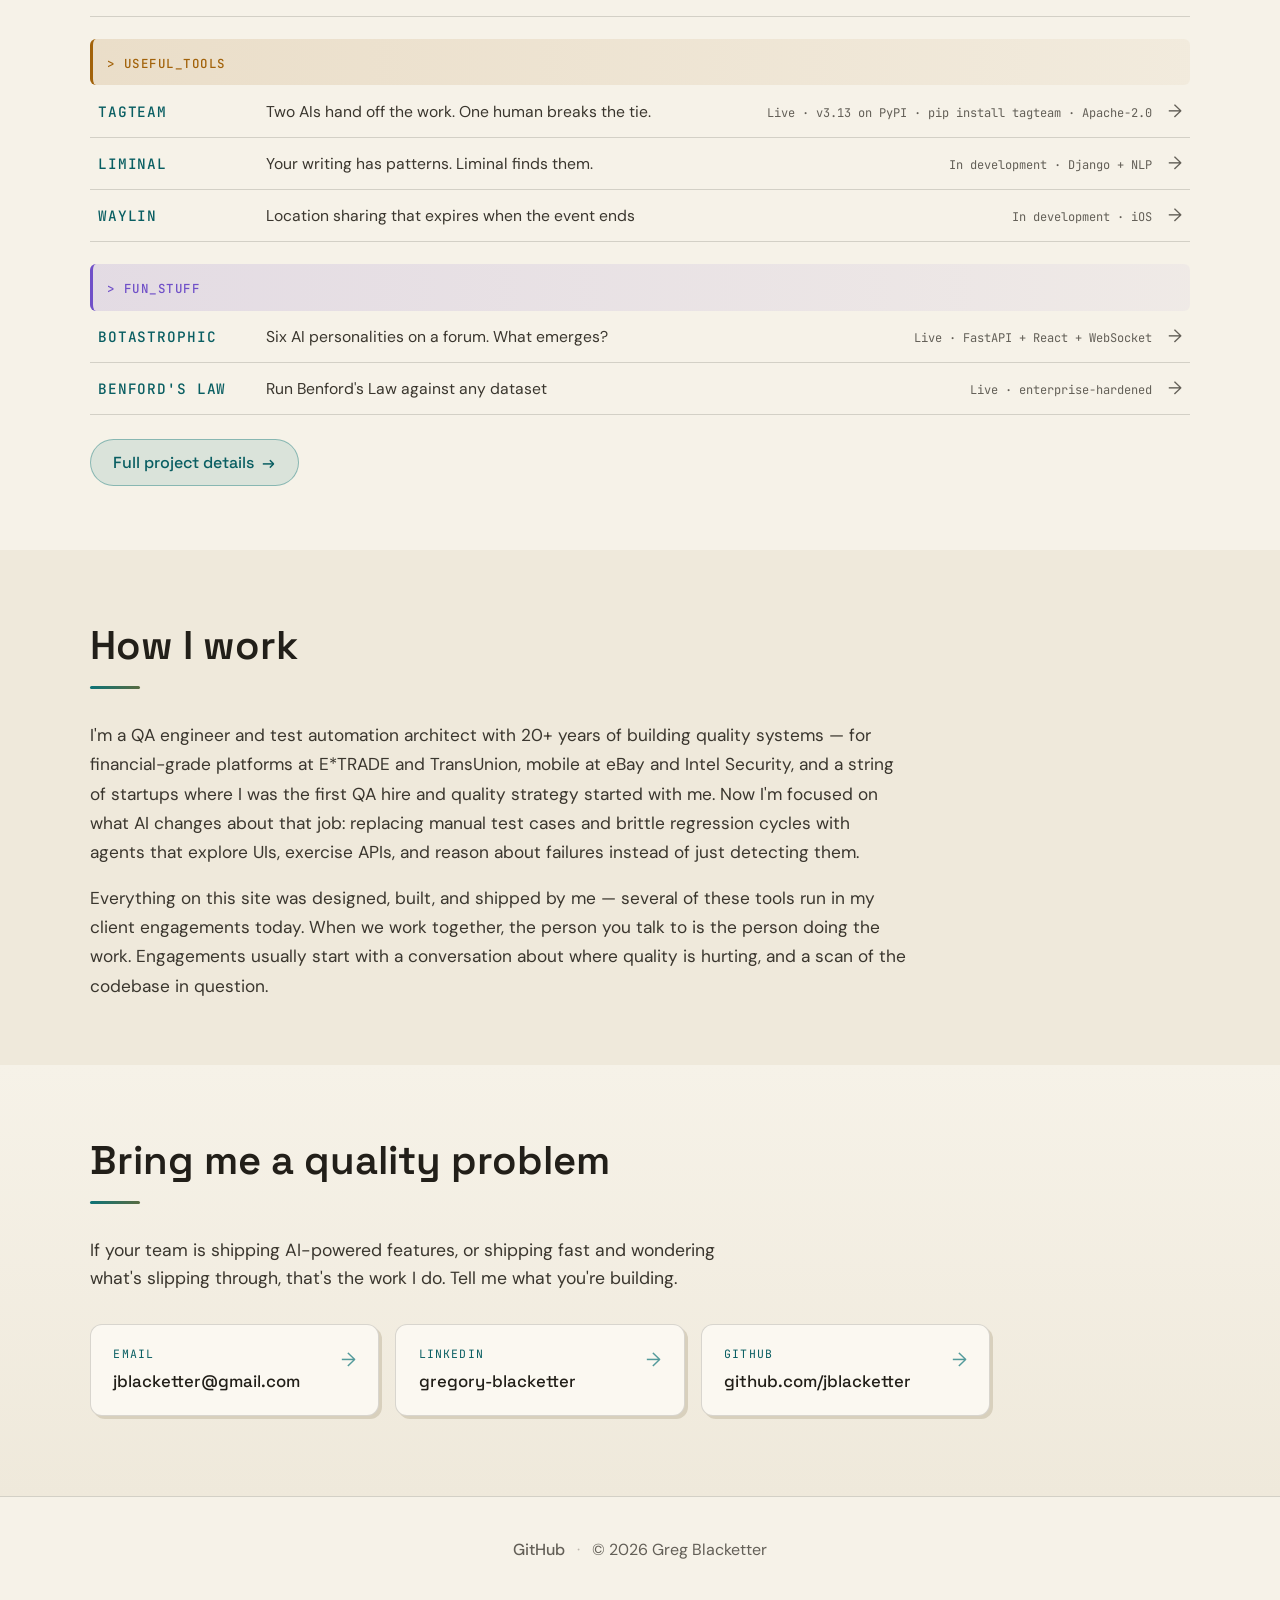
==== commit 7b0f0b8e: "Add Tagteam explainer page and nav link New tagteam.html adapts tagteam's "How Tagteam Works" guide " ====
--- a/index.html
+++ b/index.html
@@ -36,6 +36,7 @@
     <div class="topbar__nav">
       <a class="topbar__link" href="index.html" aria-current="page">Home</a>
       <a class="topbar__link" href="aegis.html">Aegis</a>
+      <a class="topbar__link" href="tagteam.html">Tagteam</a>
       <a class="topbar__link" href="work.html">Work</a>
       <a class="topbar__cta" href="#contact">Contact me</a>
     </div>
--- a/css/style.css
+++ b/css/style.css
@@ -730,6 +730,8 @@
   transition: color var(--transition);
 }
 .card__link:hover { color: var(--link); }
+.card__links { display: flex; flex-wrap: wrap; gap: 0.4rem 1.25rem; margin-top: auto; }
+.card__links .card__link { margin-top: 0; }
 .card__link-arrow { transition: transform var(--transition); }
 .card__link:hover .card__link-arrow { transform: translateX(3px); }
 
@@ -1342,6 +1344,16 @@
   .hero__cta { padding: 0.55rem 1.1rem; font-size: 0.85rem; }
   .card { padding: 1.25rem; }
   .card__image { margin: -1.25rem -1.25rem 0.75rem -1.25rem; }
+}
+
+/* Narrow phones: five nav items don't fit; the brand prompt already links home */
+@media (max-width: 480px) {
+  .topbar__link[href="index.html"] { display: none; }
+}
+@media (max-width: 360px) {
+  .topbar { padding-inline: 0.75rem; }
+  .topbar__nav { gap: 0.5rem; }
+  .topbar__brand { margin-right: 0.3rem; }
 }
 
 /* ===================================================
